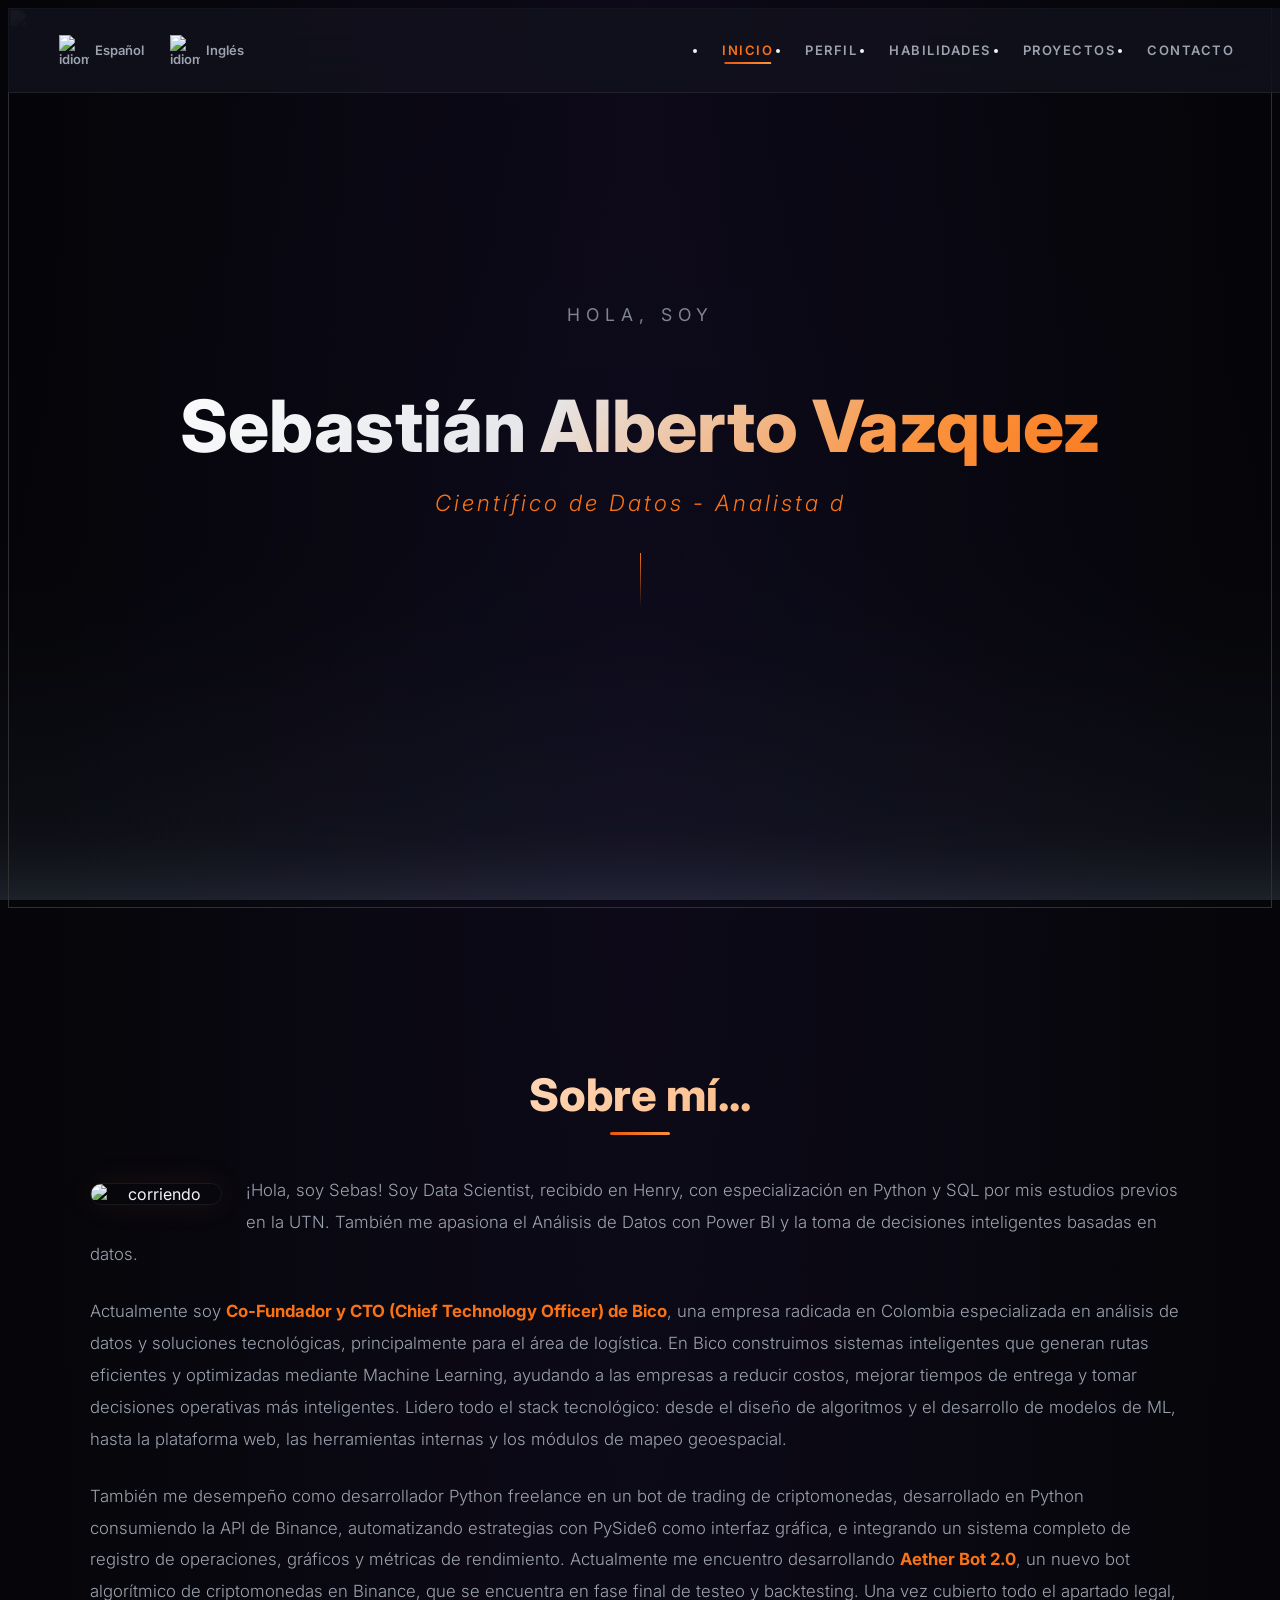
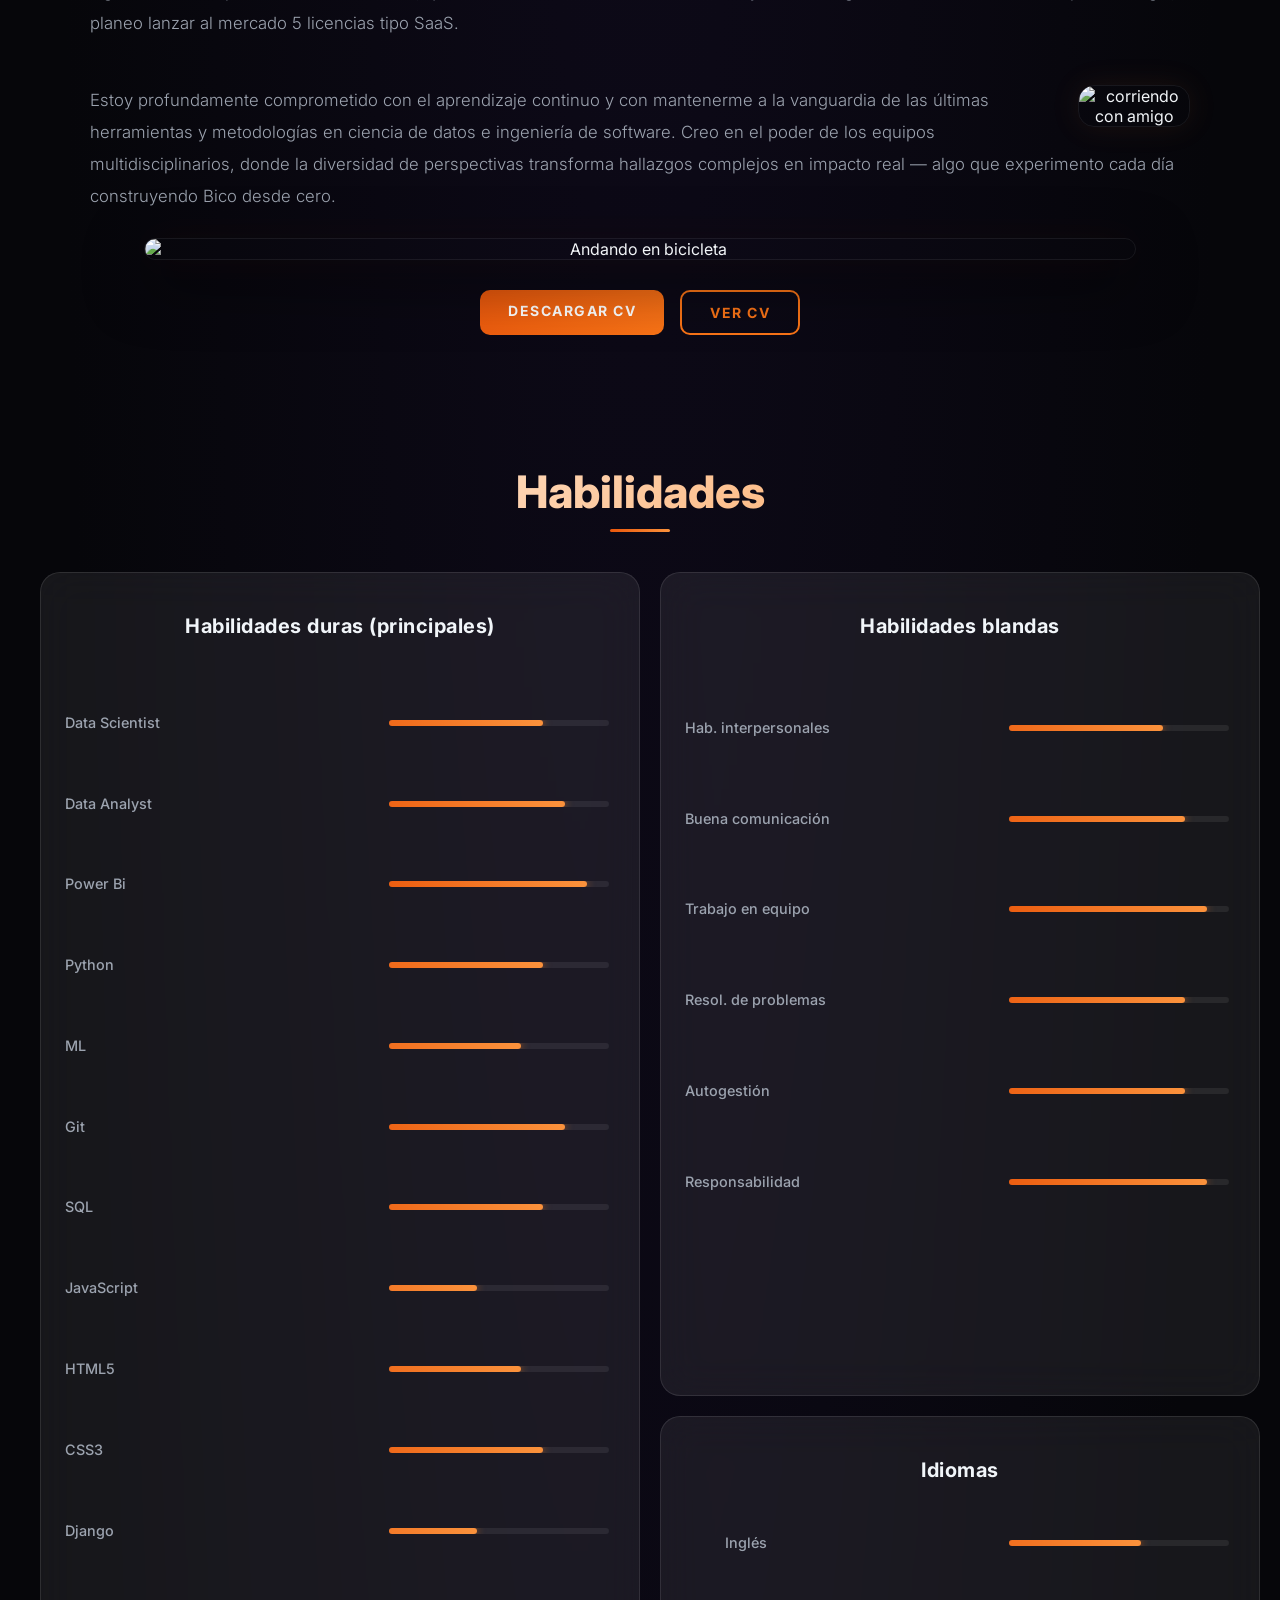
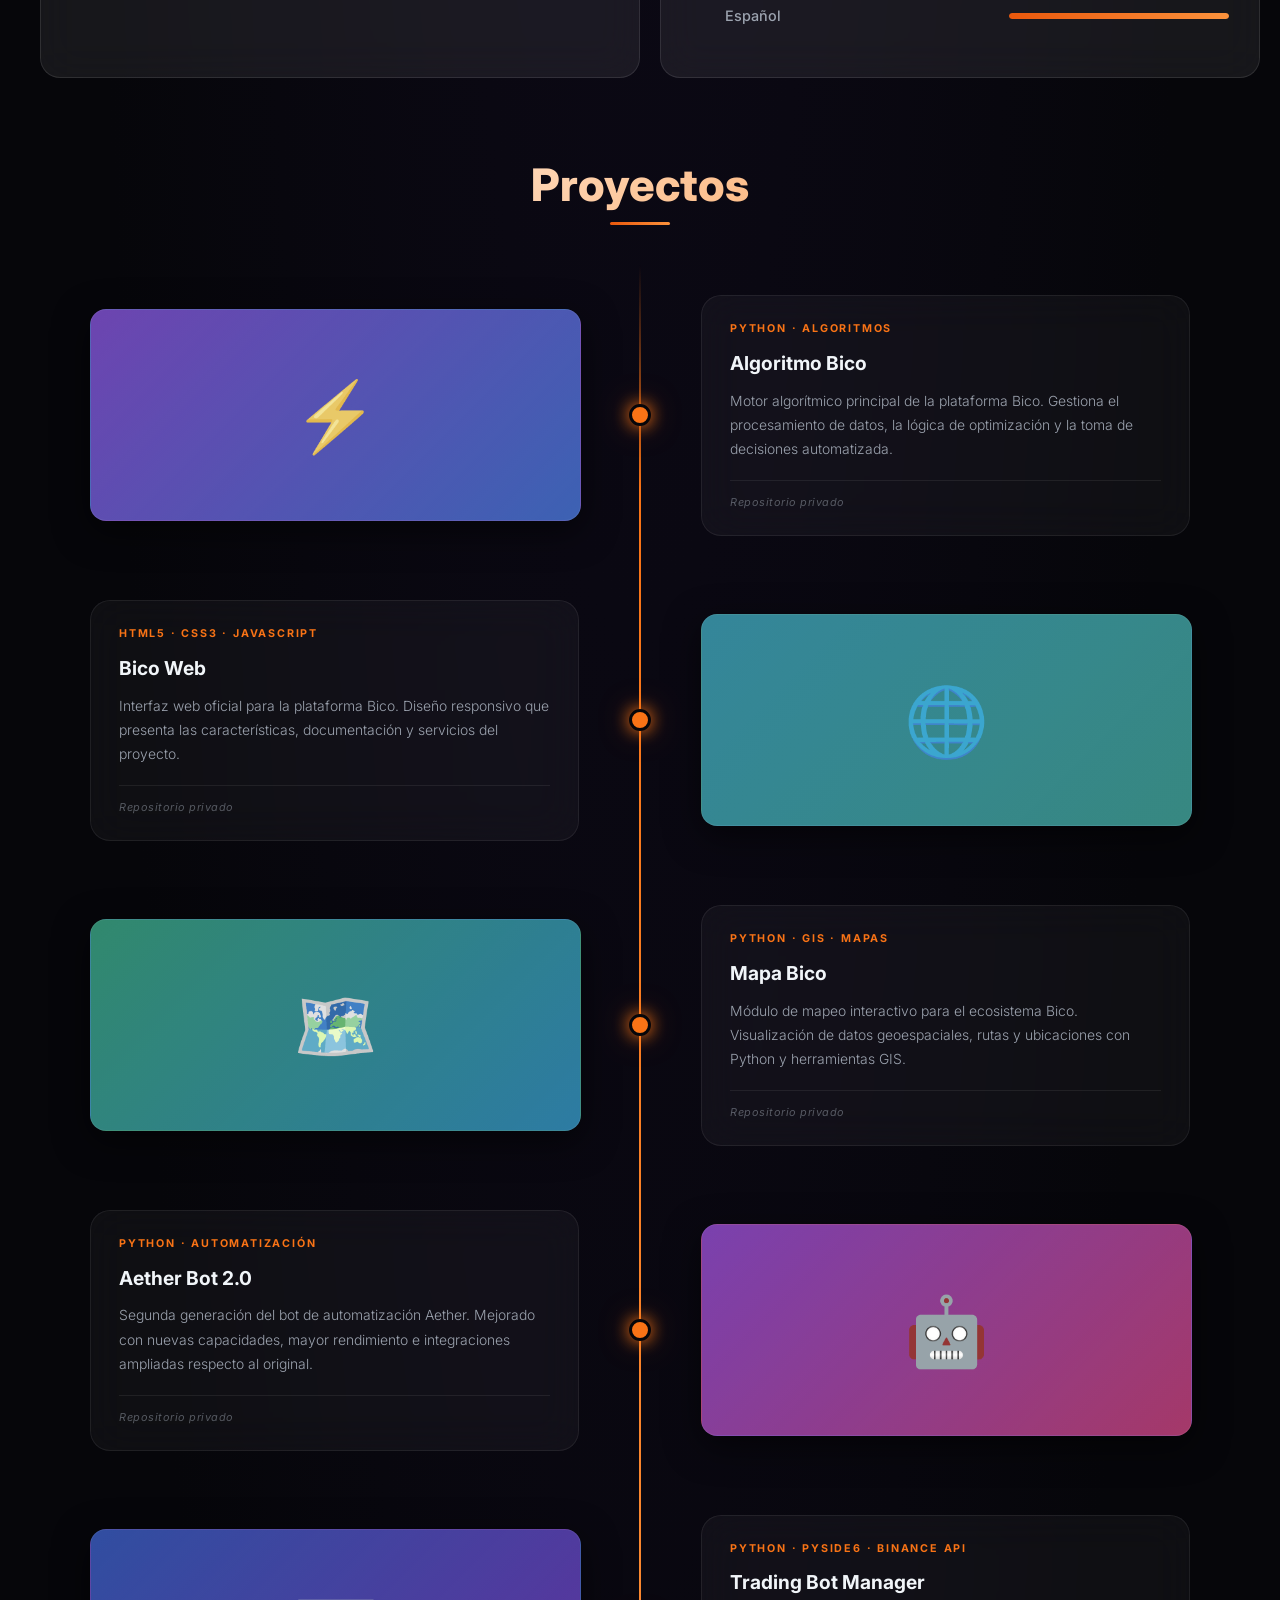
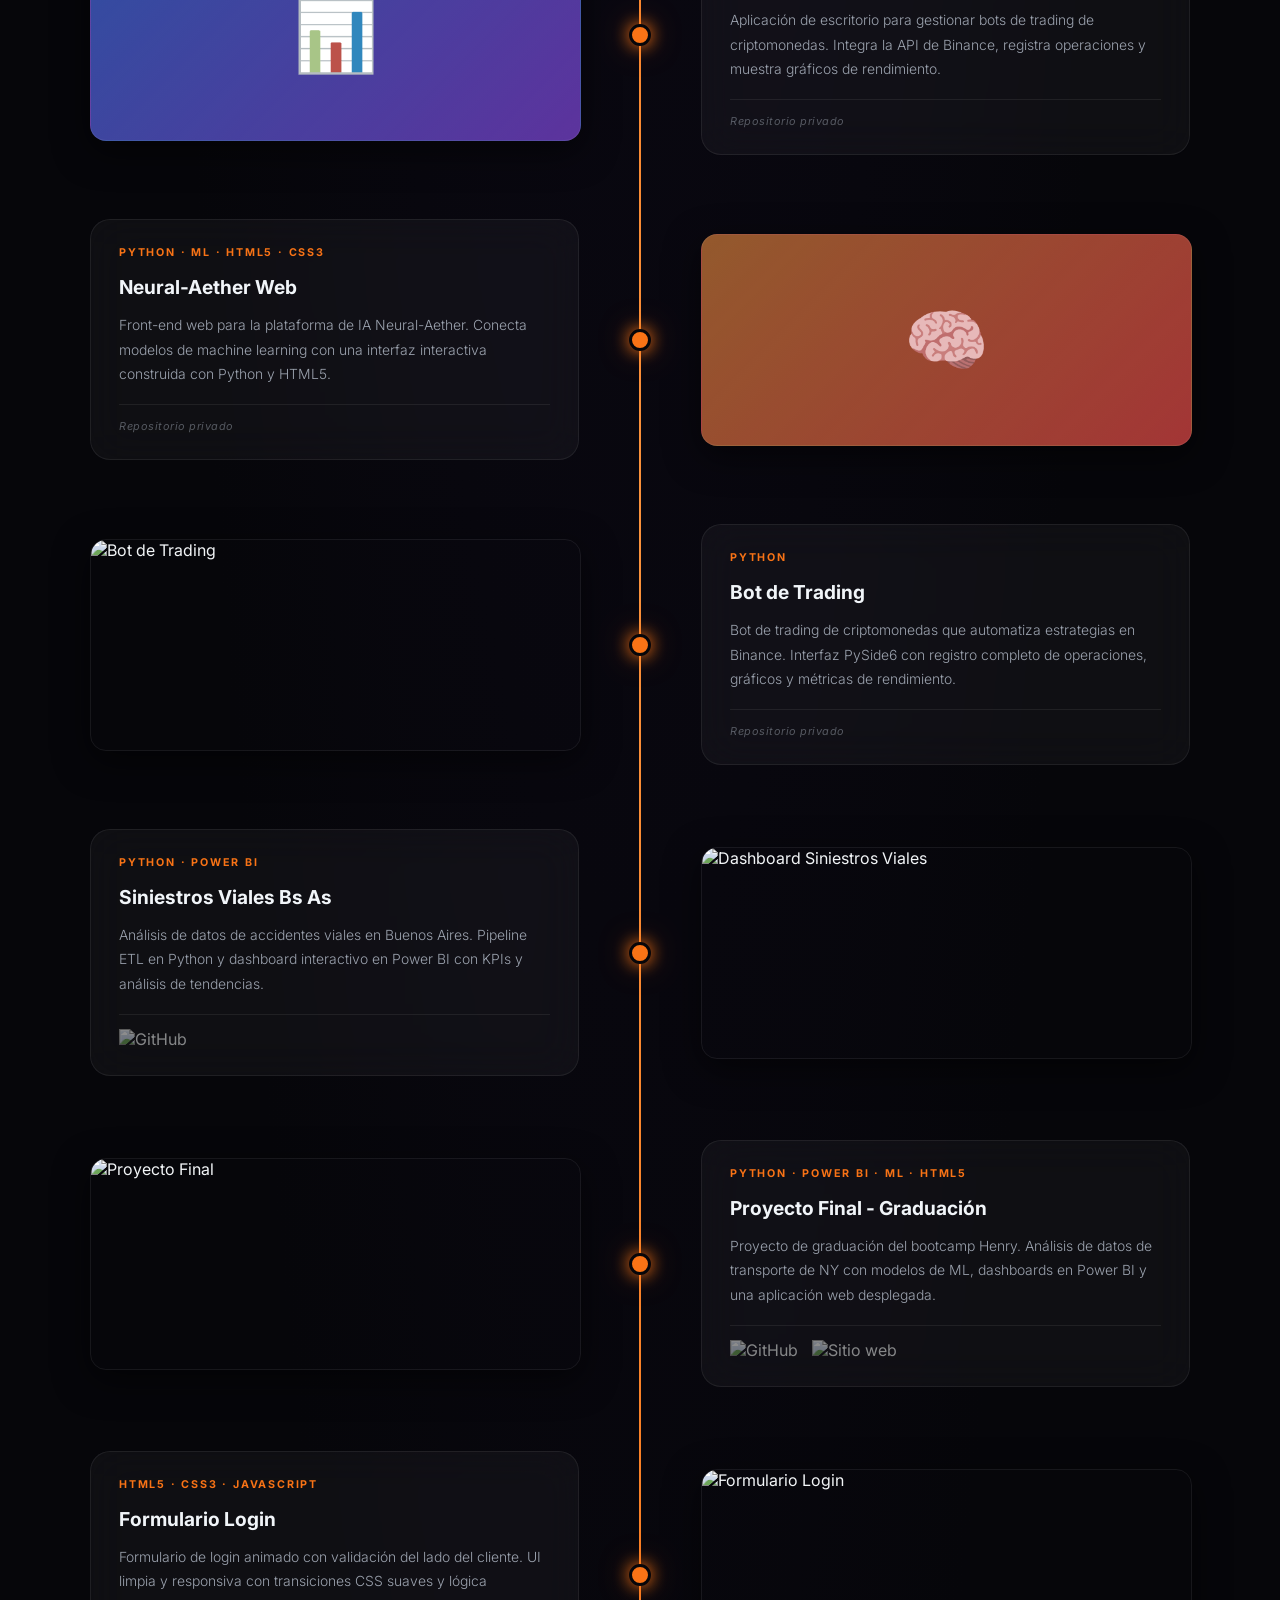
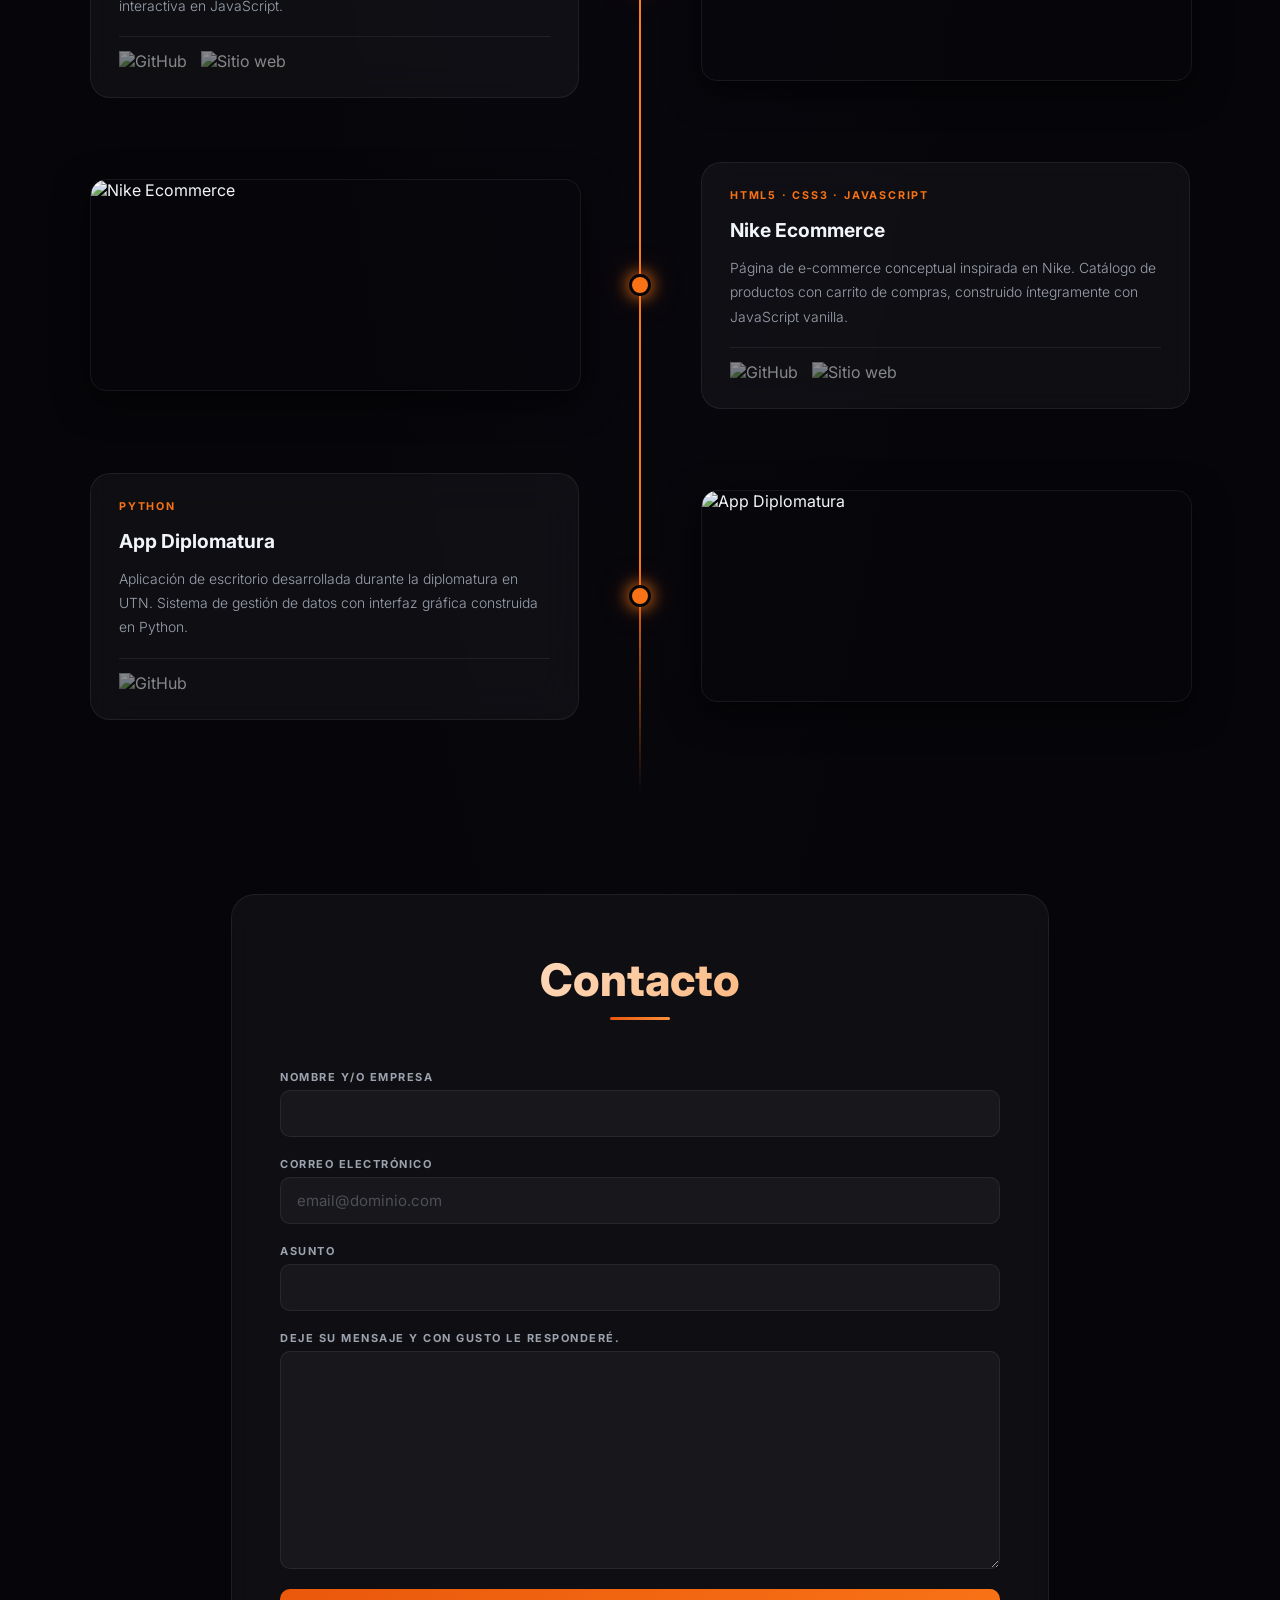
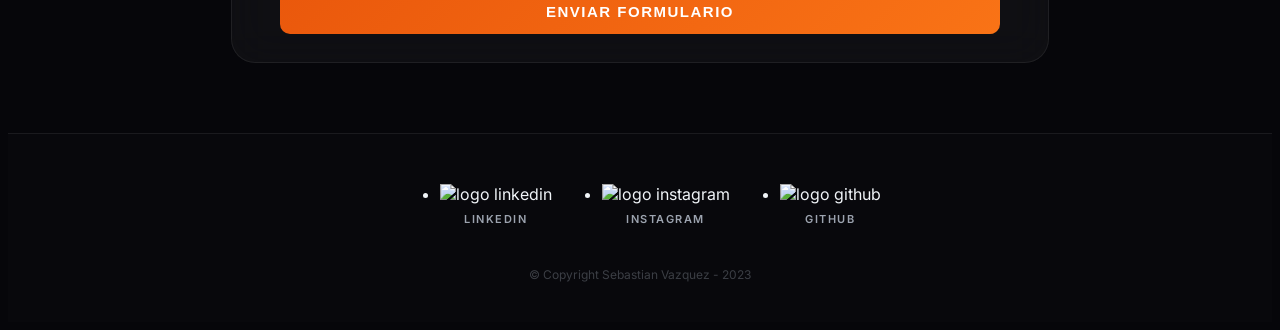
==== Español/index.html @ 521c0e8e "actualizando" ====
<!DOCTYPE html>

<html lang="es">

<head>

    <title>Sebastian Vazquez</title>
    <meta charset="UTF-8">
    <meta name="viewport" content="width=device-width">
    <link rel="stylesheet" href="../css/reset.css">
    <link rel="stylesheet" href="../css/style.css">
    <script defer src="../js/app.js"></script>
    <link rel="apple-touch-icon" sizes="180x180" href="/apple-touch-icon.png">
    <link rel="icon" type="image/png" sizes="32x32" href="/favicon-32x32.png">
    <link rel="icon" type="image/png" sizes="16x16" href="/favicon-16x16.png">
    <link rel="manifest" href="/site.webmanifest">
    <link rel="preconnect" href="https://fonts.googleapis.com">
    <link rel="preconnect" href="https://fonts.gstatic.com" crossorigin>
    <link href="https://fonts.googleapis.com/css2?family=Montserrat:wght@300&display=swap" rel="stylesheet">
    <link rel="preconnect" href="https://fonts.googleapis.com">
    <link rel="preconnect" href="https://fonts.gstatic.com" crossorigin>
    <link href="https://fonts.googleapis.com/css2?family=Explora&family=Noto+Serif+Ahom&display=swap" rel="stylesheet">
    <link rel="preconnect" href="https://fonts.googleapis.com">
    <link rel="preconnect" href="https://fonts.gstatic.com" crossorigin>
    <link href="https://fonts.googleapis.com/css2?family=Lobster+Two:ital@1&family=Passion+One:wght@700&display=swap" rel="stylesheet">
    <link href="https://fonts.googleapis.com/css2?family=Inter:wght@300;400;600;700;800&display=swap" rel="stylesheet">
</head>

<body>

    <header class="topheader">

        <nav class="topnav">

            <div class="idiomas">
                <span class="español">
                    <a href="index.html"><img class="flag" height="30" width="30" src="../imagenes/españa2.png" alt="idioma_español">
                        <p>Español</p>
                    </a>
                </span>
                <span class="ingles">
                    <a href="../index.html"><img class="flag" height="30" width="30" src="../imagenes/Inglaterra2.png" alt="idioma_english">
                        <p>Inglés</p>
                    </a>
                </span>
            </div>

            <button class="open__menu" aria-label="Abrir menú">
                <img height="20" width="20" src="../imagenes/Logo-menu.png" alt="abrir menú">
            </button>

            <ul class="menu">
                <button class="close__menu" aria-label="Cerrar menú">
                    <img height="28" width="28" src="../imagenes/close-button.jpeg" alt="cerrar menú">
                </button>

                <li><a href="#home" class="selected">Inicio</a></li>
                <li><a href="#about">Perfil</a></li>
                <li><a href="#skills">Habilidades</a></li>
                <li><a href="#projects">Proyectos</a></li>
                <li><a href="#contact">Contacto</a></li>

            </ul>

        </nav>

    </header>

    <img class="banner" src="../imagenes/bannerbici6.jpg" id="home">

    <div class="nombre__apellido">
        <h1 class="presentacion">Hola, soy</h1>
        <h2 class="nombre">Sebastián Alberto Vazquez</h2>
        <h3 class="carrera"><em>Científico de Datos - Analista de Datos</em></h3>
    </div>

    <main>


        <section class="perfil" id="about">

            <h2 class="titulo__home">Sobre mí...</h2>

            <img class="corriendo" src="../imagenes/corriendo (3).jpg" alt="corriendo">

            <p>¡Hola, soy Sebas! Soy Data Scientist, recibido en Henry, con especialización en Python y SQL por mis estudios previos en la UTN. También me apasiona el Análisis de Datos con Power BI y la toma de decisiones inteligentes basadas en datos.</p>

            <p>Actualmente soy <strong style="-webkit-text-fill-color: var(--accent-orange); color: var(--accent-orange);">Co-Fundador y CTO (Chief Technology Officer) de Bico</strong>, una empresa radicada en Colombia especializada en análisis de datos y soluciones tecnológicas, principalmente para el área de logística. En Bico construimos sistemas inteligentes que generan rutas eficientes y optimizadas mediante Machine Learning, ayudando a las empresas a reducir costos, mejorar tiempos de entrega y tomar decisiones operativas más inteligentes. Lidero todo el stack tecnológico: desde el diseño de algoritmos y el desarrollo de modelos de ML, hasta la plataforma web, las herramientas internas y los módulos de mapeo geoespacial.</p>

            <p>También me desempeño como desarrollador Python freelance en un bot de trading de criptomonedas, desarrollado en Python consumiendo la API de Binance, automatizando estrategias con PySide6 como interfaz gráfica, e integrando un sistema completo de registro de operaciones, gráficos y métricas de rendimiento. Actualmente me encuentro desarrollando <strong style="-webkit-text-fill-color: var(--accent-orange); color: var(--accent-orange);">Aether Bot 2.0</strong>, un nuevo bot algorítmico de criptomonedas en Binance, que se encuentra en fase final de testeo y backtesting. Una vez cubierto todo el apartado legal, planeo lanzar al mercado 5 licencias tipo SaaS.</p>                
                
            <br>
            <img class="corriendo2" src="../imagenes/hobby2 (2).jpg" alt="corriendo con amigo">
            
            <p>Estoy profundamente comprometido con el aprendizaje continuo y con mantenerme a la vanguardia de las últimas herramientas y metodologías en ciencia de datos e ingeniería de software. Creo en el poder de los equipos multidisciplinarios, donde la diversidad de perspectivas transforma hallazgos complejos en impacto real — algo que experimento cada día construyendo Bico desde cero.</p>

            <img class="bicicleta" src="../imagenes/bici-banner (2).jpg" alt="Andando en bicicleta">

            <div class="cv__btn">
                <a class="cv__btn-descarga" href="/SEBASTIAN_VAZQUEZ.pdf" download="/SEBASTIAN_VAZQUEZ.pdf" >Descargar CV</a>

                <a class="cv__btn-vista" href="/SEBASTIAN_VAZQUEZ.pdf">Ver CV</a>
            </div>
        </section>

        



        

        <h3 class="titulo__home">Habilidades</h3>

        <section class="habilidades" id="skills">

    
            <article class="tarjetas__1">

                <h2 class="tarjetas__titulo">Habilidades duras (principales)</h2>
                
                <ul class="skills__1">
                    
                    <li class="skills__item">
                        <p class="skills__tech skills__tech--1">Data Scientist</p>
                        <div class="skills__bar skills__bar--70"></div>
                    </li>
                    
                    <li class="skills__item">
                        <p class="skills__tech skills__tech--1">Data Analyst</p>
                        <div class="skills__bar skills__bar--80"></div>
                    </li>

                    <li class="skills__item">
                        <p class="skills__tech skills__tech--1">Power Bi</p>
                        <div class="skills__bar skills__bar--90"></div>
                    </li>

                    <li class="skills__item">
                        <p class="skills__tech skills__tech--1">Python</p>
                        <div class="skills__bar skills__bar--70"></div>
                    </li>

                    <li class="skills__item">
                        <p class="skills__tech skills__tech--1">ML</p>
                        <div class="skills__bar skills__bar--60"></div>
                    </li>

                    <li class="skills__item">
                        <p class="skills__tech skills__tech--1">Git</p>
                        <div class="skills__bar skills__bar--80"></div>
                    </li>

                    <li class="skills__item">
                        <p class="skills__tech skills__tech--1">SQL</p>
                        <div class="skills__bar skills__bar--70"></div>
                    </li>

                    <li class="skills__item">
                        <p class="skills__tech skills__tech--1">JavaScript</p>
                        <div class="skills__bar skills__bar--40"></div>
                    </li>
                    
                    <li class="skills__item">
                        <p class="skills__tech skills__tech--1">HTML5</p>
                        <div class="skills__bar skills__bar--60"></div>
                    </li>

                    <li class="skills__item">
                        <p class="skills__tech skills__tech--1">CSS3</p>
                        <div class="skills__bar skills__bar--70"></div>
                    </li>

                    <li class="skills__item">
                        <p class="skills__tech skills__tech--1">Django</p>
                        <div class="skills__bar skills__bar--40"></div>
                    </li>

                </ul>

            </article>

            <article class="tarjetas__2">

                <h2 class="tarjetas__titulo">Habilidades blandas</h2>
                
                <ul class="skills__2">
                    
                    <li class="skills__item">
                        <p class="skills__tech skills__tech--2">Hab. interpersonales</p>
                        <div class="skills__bar skills__bar--70"></div>
                    </li>

                    <li class="skills__item">
                        <p class="skills__tech skills__tech--2">Buena comunicación</p>
                        <div class="skills__bar skills__bar--80"></div>
                    </li>

                    <li class="skills__item">
                        <p class="skills__tech skills__tech--2">Trabajo en equipo</p>
                        <div class="skills__bar skills__bar--90"></div>
                    </li>

                    <li class="skills__item">
                        <p class="skills__tech skills__tech--2">Resol. de problemas</p>
                        <div class="skills__bar skills__bar--80"></div>
                    </li>

                    <li class="skills__item">
                        <p class="skills__tech skills__tech--2">Autogestión</p>
                        <div class="skills__bar skills__bar--80"></div>
                    </li>

                    <li class="skills__item">
                        <p class="skills__tech skills__tech--2">Responsabilidad</p>
                        <div class="skills__bar skills__bar--90"></div>
                    </li>

                </ul>
            </article>

            <article class="tarjetas__3">

                <h2 class="tarjetas__titulo">Idiomas</h2>
                
                <ul class="skills__3">
                    
                    <li class="skills__item">
                        <p class="skills__tech skills__tech--3">Inglés</p>
                        <div class="skills__bar skills__bar--60"></div>
                    </li>

                    <li class="skills__item">
                        <p class="skills__tech skills__tech--3">Español</p>
                        <div class="skills__bar skills__bar--100"></div>
                    </li>

                </ul>
            </article>

        </section>

        <section class="proyecto" id="projects">

            <h4 class="titulo__home">Proyectos</h4>

            <div class="timeline">

                <!-- 1 - Algoritmo Bico (left) -->
                <div class="tl-item tl-left">
                    <div class="tl-side tl-side--media">
                        <div class="tl-img tl-placeholder" style="background: linear-gradient(135deg, #7c3aed 0%, #2563eb 100%);">⚡</div>
                    </div>
                    <div class="tl-connector"><div class="tl-dot"></div></div>
                    <div class="tl-side tl-side--text">
                        <div class="tl-card">
                            <span class="tl-tag">Python · Algoritmos</span>
                            <h2 class="tl-title">Algoritmo Bico</h2>
                            <p class="tl-desc">Motor algorítmico principal de la plataforma Bico. Gestiona el procesamiento de datos, la lógica de optimización y la toma de decisiones automatizada.</p>
                            <div class="tl-links"><span class="tl-private">Repositorio privado</span></div>
                        </div>
                    </div>
                </div>

                <!-- 2 - Bico Web (right) -->
                <div class="tl-item tl-right">
                    <div class="tl-side tl-side--text">
                        <div class="tl-card">
                            <span class="tl-tag">HTML5 · CSS3 · JavaScript</span>
                            <h2 class="tl-title">Bico Web</h2>
                            <p class="tl-desc">Interfaz web oficial para la plataforma Bico. Diseño responsivo que presenta las características, documentación y servicios del proyecto.</p>
                            <div class="tl-links"><span class="tl-private">Repositorio privado</span></div>
                        </div>
                    </div>
                    <div class="tl-connector"><div class="tl-dot"></div></div>
                    <div class="tl-side tl-side--media">
                        <div class="tl-img tl-placeholder" style="background: linear-gradient(135deg, #0891b2 0%, #0d9488 100%);">🌐</div>
                    </div>
                </div>

                <!-- 3 - Mapa Bico (left) -->
                <div class="tl-item tl-left">
                    <div class="tl-side tl-side--media">
                        <div class="tl-img tl-placeholder" style="background: linear-gradient(135deg, #059669 0%, #0284c7 100%);">🗺️</div>
                    </div>
                    <div class="tl-connector"><div class="tl-dot"></div></div>
                    <div class="tl-side tl-side--text">
                        <div class="tl-card">
                            <span class="tl-tag">Python · GIS · Mapas</span>
                            <h2 class="tl-title">Mapa Bico</h2>
                            <p class="tl-desc">Módulo de mapeo interactivo para el ecosistema Bico. Visualización de datos geoespaciales, rutas y ubicaciones con Python y herramientas GIS.</p>
                            <div class="tl-links"><span class="tl-private">Repositorio privado</span></div>
                        </div>
                    </div>
                </div>

                <!-- 4 - Aether Bot 2.0 (right) -->
                <div class="tl-item tl-right">
                    <div class="tl-side tl-side--text">
                        <div class="tl-card">
                            <span class="tl-tag">Python · Automatización</span>
                            <h2 class="tl-title">Aether Bot 2.0</h2>
                            <p class="tl-desc">Segunda generación del bot de automatización Aether. Mejorado con nuevas capacidades, mayor rendimiento e integraciones ampliadas respecto al original.</p>
                            <div class="tl-links"><span class="tl-private">Repositorio privado</span></div>
                        </div>
                    </div>
                    <div class="tl-connector"><div class="tl-dot"></div></div>
                    <div class="tl-side tl-side--media">
                        <div class="tl-img tl-placeholder" style="background: linear-gradient(135deg, #9333ea 0%, #db2777 100%);">🤖</div>
                    </div>
                </div>

                <!-- 5 - Trading Bot Manager (left) -->
                <div class="tl-item tl-left">
                    <div class="tl-side tl-side--media">
                        <div class="tl-img tl-placeholder" style="background: linear-gradient(135deg, #1d4ed8 0%, #6d28d9 100%);">📊</div>
                    </div>
                    <div class="tl-connector"><div class="tl-dot"></div></div>
                    <div class="tl-side tl-side--text">
                        <div class="tl-card">
                            <span class="tl-tag">Python · PySide6 · Binance API</span>
                            <h2 class="tl-title">Trading Bot Manager</h2>
                            <p class="tl-desc">Aplicación de escritorio para gestionar bots de trading de criptomonedas. Integra la API de Binance, registra operaciones y muestra gráficos de rendimiento.</p>
                            <div class="tl-links"><span class="tl-private">Repositorio privado</span></div>
                        </div>
                    </div>
                </div>

                <!-- 6 - Neural-Aether Web (right) -->
                <div class="tl-item tl-right">
                    <div class="tl-side tl-side--text">
                        <div class="tl-card">
                            <span class="tl-tag">Python · ML · HTML5 · CSS3</span>
                            <h2 class="tl-title">Neural-Aether Web</h2>
                            <p class="tl-desc">Front-end web para la plataforma de IA Neural-Aether. Conecta modelos de machine learning con una interfaz interactiva construida con Python y HTML5.</p>
                            <div class="tl-links"><span class="tl-private">Repositorio privado</span></div>
                        </div>
                    </div>
                    <div class="tl-connector"><div class="tl-dot"></div></div>
                    <div class="tl-side tl-side--media">
                        <div class="tl-img tl-placeholder" style="background: linear-gradient(135deg, #b45309 0%, #dc2626 100%);">🧠</div>
                    </div>
                </div>

                <!-- 7 - Trading Bot (left) -->
                <div class="tl-item tl-left">
                    <div class="tl-side tl-side--media">
                        <img class="tl-img" src="../imagenes/bot.png" alt="Bot de Trading">
                    </div>
                    <div class="tl-connector"><div class="tl-dot"></div></div>
                    <div class="tl-side tl-side--text">
                        <div class="tl-card">
                            <span class="tl-tag">Python</span>
                            <h2 class="tl-title">Bot de Trading</h2>
                            <p class="tl-desc">Bot de trading de criptomonedas que automatiza estrategias en Binance. Interfaz PySide6 con registro completo de operaciones, gráficos y métricas de rendimiento.</p>
                            <div class="tl-links"><span class="tl-private">Repositorio privado</span></div>
                        </div>
                    </div>
                </div>

                <!-- 8 - Siniestros Viales (right) -->
                <div class="tl-item tl-right">
                    <div class="tl-side tl-side--text">
                        <div class="tl-card">
                            <span class="tl-tag">Python · Power BI</span>
                            <h2 class="tl-title">Siniestros Viales Bs As</h2>
                            <p class="tl-desc">Análisis de datos de accidentes viales en Buenos Aires. Pipeline ETL en Python y dashboard interactivo en Power BI con KPIs y análisis de tendencias.</p>
                            <div class="tl-links">
                                <a href="https://github.com/sebitaelgordito/PI_02_siniestros_viales"><img class="tl-icon" height="36" width="36" src="../imagenes/logo-github.png" alt="GitHub"></a>
                            </div>
                        </div>
                    </div>
                    <div class="tl-connector"><div class="tl-dot"></div></div>
                    <div class="tl-side tl-side--media">
                        <img class="tl-img" src="../imagenes/Dashboard.png" alt="Dashboard Siniestros Viales">
                    </div>
                </div>

                <!-- 9 - Proyecto Final (left) -->
                <div class="tl-item tl-left">
                    <div class="tl-side tl-side--media">
                        <img class="tl-img" src="../imagenes/graduacion.png" alt="Proyecto Final">
                    </div>
                    <div class="tl-connector"><div class="tl-dot"></div></div>
                    <div class="tl-side tl-side--text">
                        <div class="tl-card">
                            <span class="tl-tag">Python · Power BI · ML · HTML5</span>
                            <h2 class="tl-title">Proyecto Final - Graduación</h2>
                            <p class="tl-desc">Proyecto de graduación del bootcamp Henry. Análisis de datos de transporte de NY con modelos de ML, dashboards en Power BI y una aplicación web desplegada.</p>
                            <div class="tl-links">
                                <a href="https://github.com/programmingwithclaudio/MVP_ML_TransporteNY"><img class="tl-icon" height="36" width="36" src="../imagenes/logo-github.png" alt="GitHub"></a>
                                <a href="https://movi-plus.netlify.app"><img class="tl-icon" height="36" width="44" src="../imagenes/icono-web.png" alt="Sitio web"></a>
                            </div>
                        </div>
                    </div>
                </div>

                <!-- 10 - Formulario Login (right) -->
                <div class="tl-item tl-right">
                    <div class="tl-side tl-side--text">
                        <div class="tl-card">
                            <span class="tl-tag">HTML5 · CSS3 · JavaScript</span>
                            <h2 class="tl-title">Formulario Login</h2>
                            <p class="tl-desc">Formulario de login animado con validación del lado del cliente. UI limpia y responsiva con transiciones CSS suaves y lógica interactiva en JavaScript.</p>
                            <div class="tl-links">
                                <a href="https://github.com/sebitaelgordito/Formulario-login-html-css-javascript"><img class="tl-icon" height="36" width="36" src="../imagenes/logo-github.png" alt="GitHub"></a>
                                <a href="https://formulario-login-sv.netlify.app"><img class="tl-icon" height="36" width="44" src="../imagenes/icono-web.png" alt="Sitio web"></a>
                            </div>
                        </div>
                    </div>
                    <div class="tl-connector"><div class="tl-dot"></div></div>
                    <div class="tl-side tl-side--media">
                        <img class="tl-img" src="../imagenes/Captura-Formulario-login.png" alt="Formulario Login">
                    </div>
                </div>

                <!-- 11 - Nike Ecommerce (left) -->
                <div class="tl-item tl-left">
                    <div class="tl-side tl-side--media">
                        <img class="tl-img" src="../imagenes/Captura-Nike-portada.png" alt="Nike Ecommerce">
                    </div>
                    <div class="tl-connector"><div class="tl-dot"></div></div>
                    <div class="tl-side tl-side--text">
                        <div class="tl-card">
                            <span class="tl-tag">HTML5 · CSS3 · JavaScript</span>
                            <h2 class="tl-title">Nike Ecommerce</h2>
                            <p class="tl-desc">Página de e-commerce conceptual inspirada en Nike. Catálogo de productos con carrito de compras, construido íntegramente con JavaScript vanilla.</p>
                            <div class="tl-links">
                                <a href="https://github.com/sebitaelgordito/Pagina-de-nike-html-css-javascript"><img class="tl-icon" height="36" width="36" src="../imagenes/logo-github.png" alt="GitHub"></a>
                                <a href="https://pagina-noke-sv.netlify.app"><img class="tl-icon" height="36" width="44" src="../imagenes/icono-web.png" alt="Sitio web"></a>
                            </div>
                        </div>
                    </div>
                </div>

                <!-- 12 - App Diplomatura (right) -->
                <div class="tl-item tl-right">
                    <div class="tl-side tl-side--text">
                        <div class="tl-card">
                            <span class="tl-tag">Python</span>
                            <h2 class="tl-title">App Diplomatura</h2>
                            <p class="tl-desc">Aplicación de escritorio desarrollada durante la diplomatura en UTN. Sistema de gestión de datos con interfaz gráfica construida en Python.</p>
                            <div class="tl-links">
                                <a href="https://github.com/sebitaelgordito/Python"><img class="tl-icon" height="36" width="36" src="../imagenes/logo-github.png" alt="GitHub"></a>
                            </div>
                        </div>
                    </div>
                    <div class="tl-connector"><div class="tl-dot"></div></div>
                    <div class="tl-side tl-side--media">
                        <img class="tl-img" src="../imagenes/Captura-App-python.png" alt="App Diplomatura">
                    </div>
                </div>

            </div>

        </section>


        <section class="contacto" id="contact">

            <h5 class="titulo__home titulo__home-contacto">Contacto</h5>

            <form class="contacto__formulario" name="contact" netlify>
                <label for="nombreyapellido">Nombre y/o empresa</label>
                <input type="text" id="nombreyapellido" class="input__padron" required>

                <label for="correoelectronico">Correo Electrónico</label>
                <input type="email" id="correoelectronico" class="input__padron" required
                    placeholder="email@dominio.com">

                <label for="asunto">Asunto</label>
                <input type="text" id="asunto" class="input__padron" required>

                <label for="mensaje">Deje su mensaje y con gusto le responderé.</label>
                <textarea cols="70" rows="10" id="mensaje" class="input__padron" required></textarea>

                <input type="submit" value="Enviar Formulario" class="enviar">

            </form>

        </section>


    </main>



    <footer>

        <ul class="redes">
            <li class="red">
                <a href="https://www.linkedin.com/in/sebastian-vazquez-67353722b"><img height="40" width="40" src="../imagenes/logo-linkedin.png" alt="logo linkedin">
                    <p class="linked">LinkedIn</p>
                </a>
            </li>
            <li class="red">
                <a href="https://www.instagram.com/sebi.cebolla/"><img height="40" width="40" src="../imagenes/logo-ig.png" alt="logo instagram">
                    <p class="instagram">Instagram</p>
                </a>
            </li>
            <li class="red">
                <a href="https://github.com/SebastianGSVV"><img height="40" width="40" src="../imagenes/logo-github.png" alt="logo github">
                    <p>GitHub</p>
                </a>
            </li>
        </ul>

        <p class="copyright">&copy Copyright Sebastian Vazquez - 2023</p>

    </footer>

</body>


</html>
---- css/style.css ----
:root {
    --bg-dark: #06060a;
    --bg-card: rgba(255, 255, 255, 0.04);
    --border-glass: rgba(255, 255, 255, 0.07);
    --accent-orange: #f97316;
    --accent-amber: #fb923c;
    --accent-dim: #ea580c;
    --text-main: #f1f5f9;
    --text-muted: #9ca3af;
    --skills-bar-length: 0%;
}

html {
    scroll-behavior: smooth;
}

* {
    scrollbar-width: thin;
    scrollbar-color: var(--accent-orange) var(--bg-dark);
}

*::-webkit-scrollbar { width: 5px; }
*::-webkit-scrollbar-track { background: var(--bg-dark); }
*::-webkit-scrollbar-thumb { background: var(--accent-orange); border-radius: 3px; }

section[id] {
    scroll-margin-top: 100px;
}

body {
    font-family: 'Inter', 'Montserrat', sans-serif;
    background: radial-gradient(ellipse at 50% 0%, #0e0a1a 0%, #06060a 65%);
    color: var(--text-main);
    overflow-x: hidden;
}

#particle-canvas {
    position: fixed;
    top: 0; left: 0;
    width: 100%; height: 100%;
    z-index: -1;
    pointer-events: none;
}

a {
    text-decoration: none;
    color: inherit;
}

/* === NAVIGATION === */
.topheader {
    position: fixed;
    z-index: 1000;
    width: 100%;
    backdrop-filter: blur(24px);
    -webkit-backdrop-filter: blur(24px);
    background: rgba(18, 18, 30, 0.78);
    border-bottom: 1px solid var(--border-glass);
    transition: border-color 0.3s ease, box-shadow 0.3s ease;
}

.topnav {
    display: flex;
    justify-content: space-between;
    align-items: center;
    max-width: 1400px;
    margin: 0 auto;
    padding: 14px 40px;
}

.idiomas {
    display: flex;
    align-items: center;
    gap: 4px;
}

.español, .ingles {
    display: flex;
    align-items: center;
    gap: 6px;
    color: var(--text-muted);
    font-size: 13px;
    font-weight: 600;
    text-shadow: none;
    padding: 6px 10px;
    border-radius: 8px;
    border: 1px solid transparent;
    transition: all 0.3s ease;
}

.español a, .ingles a {
    display: flex;
    align-items: center;
    gap: 6px;
    color: var(--text-muted);
    transition: color 0.3s ease;
}

.español:hover, .ingles:hover {
    border-color: rgba(249, 115, 22, 0.4);
}

.español:hover a, .ingles:hover a {
    color: var(--accent-orange);
}

.flag:hover {
    scale: 1.2;
    filter: drop-shadow(0 0 6px var(--accent-orange));
}

.menu {
    display: flex;
    align-items: center;
    gap: 4px;
    font-size: 13px;
    font-weight: 600;
    text-transform: uppercase;
    letter-spacing: 1.5px;
    margin: 0;
}

.menu li {
    padding: 0;
    margin: 0;
}

.menu a {
    color: var(--text-muted);
    padding: 8px 14px;
    border-radius: 8px;
    transition: all 0.3s ease;
    position: relative;
    display: block;
}

.menu a::after {
    content: '';
    position: absolute;
    bottom: 2px;
    left: 50%;
    transform: translateX(-50%);
    width: 0;
    height: 2px;
    background: linear-gradient(90deg, var(--accent-dim), var(--accent-amber));
    border-radius: 2px;
    transition: width 0.3s ease;
    opacity: 0;
}

.menu a:hover {
    color: var(--text-main);
    background: rgba(249, 115, 22, 0.06);
    text-shadow: none;
}

.menu a.selected {
    color: var(--accent-orange);
}

.menu a.selected::after {
    width: 60%;
    opacity: 1;
}

nav a:hover {
    color: var(--text-main);
    text-shadow: none;
    text-decoration-style: none;
}

.open__menu, .close__menu {
    display: none;
}

/* === HERO === */
.banner {
    width: 100%;
    height: 100vh;
    object-fit: cover;
    display: block;
    filter: brightness(0.25) saturate(0.4) grayscale(0.5);
}

.nombre__apellido {
    position: absolute;
    top: 50%;
    left: 50%;
    transform: translate(-50%, -50%);
    text-align: center;
    width: 85%;
    line-height: 1.3;
    text-shadow: none;
}

.nombre__apellido::after {
    content: '';
    display: block;
    width: 1px;
    height: 55px;
    background: linear-gradient(to bottom, var(--accent-orange), transparent);
    margin: 36px auto 0;
    animation: scroll-fade 2s ease infinite;
}

@keyframes scroll-fade {
    0%, 100% { opacity: 1; transform: translateY(0); }
    50% { opacity: 0.1; transform: translateY(12px); }
}

.presentacion {
    font-family: 'Inter', 'Montserrat', sans-serif;
    font-size: 1.1rem;
    font-weight: 400;
    color: rgba(156, 163, 175, 0.8);
    letter-spacing: 6px;
    text-transform: uppercase;
    margin-bottom: 14px;
    padding: 0;
}

.nombre {
    font-family: 'Inter', 'Montserrat', sans-serif;
    font-size: 4.5rem;
    font-weight: 800;
    background: linear-gradient(135deg, #ffffff 0%, #e5e7eb 40%, var(--accent-amber) 75%, var(--accent-orange) 100%);
    -webkit-background-clip: text;
    -webkit-text-fill-color: transparent;
    background-clip: text;
    margin-bottom: 18px;
    line-height: 1.1;
    padding: 0;
}

.carrera {
    font-family: 'Inter', 'Montserrat', sans-serif;
    font-size: 1.4rem;
    font-weight: 300;
    color: var(--accent-orange);
    letter-spacing: 3px;
    padding: 0;
}

.carrera em {
    font-style: italic;
}

/* === ABOUT === */
.perfil {
    max-width: 1100px;
    margin: 0 auto;
    padding: 90px 40px 60px;
    text-align: center;
}

.titulo__home {
    font-family: 'Inter', 'Montserrat', sans-serif;
    font-size: 2.8rem;
    font-weight: 800;
    text-align: center;
    margin: 70px 0 40px;
    background: linear-gradient(135deg, #ffffff 0%, var(--accent-amber) 100%);
    -webkit-background-clip: text;
    -webkit-text-fill-color: transparent;
    background-clip: text;
    clear: left;
    text-shadow: none;
    position: relative;
}

.titulo__home::after {
    content: '';
    display: block;
    width: 60px;
    height: 3px;
    background: linear-gradient(90deg, var(--accent-dim), var(--accent-amber));
    margin: 10px auto 0;
    border-radius: 2px;
}

.titulo__home-contacto {
    margin: 50px 0 30px;
}

.perfil p {
    font-size: 1.05rem;
    font-weight: 300;
    color: var(--text-muted);
    line-height: 1.9;
    margin: 0 0 1.5em;
    text-align: left;
}

.corriendo {
    width: 130px;
    float: left;
    margin: 8px 24px 20px 0;
    border-radius: 16px;
    box-shadow: 0 0 30px rgba(249, 115, 22, 0.1);
    border: 1px solid var(--border-glass);
    transition: 0.4s ease;
    filter: grayscale(0.3);
}

.corriendo:hover {
    scale: 2.5;
    z-index: 10;
    position: relative;
    filter: grayscale(0) drop-shadow(0 0 20px rgba(249, 115, 22, 0.4));
}

.corriendo2 {
    width: 110px;
    float: right;
    margin: 0 0 20px 24px;
    border-radius: 16px;
    box-shadow: 0 0 30px rgba(249, 115, 22, 0.1);
    border: 1px solid var(--border-glass);
    transition: 0.4s ease;
    filter: grayscale(0.3);
}

.corriendo2:hover {
    scale: 2.5;
    z-index: 10;
    position: relative;
    filter: grayscale(0) drop-shadow(0 0 20px rgba(249, 115, 22, 0.4));
}

.bicicleta {
    width: 90%;
    margin: 25px auto;
    display: block;
    border-radius: 24px;
    box-shadow: 0 20px 60px rgba(0, 0, 0, 0.7), 0 0 40px rgba(249, 115, 22, 0.05);
    border: 1px solid var(--border-glass);
    filter: grayscale(0.2);
}

.cv__btn {
    margin: 30px auto 0;
    animation: wiggle 3s ease infinite;
    display: flex;
    justify-content: center;
    gap: 16px;
    padding-top: 0;
}

.cv__btn-descarga, .cv__btn-vista {
    padding: 12px 28px;
    font-size: 14px;
    font-weight: 700;
    border-radius: 10px;
    transition: all 0.3s ease;
    cursor: pointer;
    letter-spacing: 1.5px;
    text-transform: uppercase;
}

.cv__btn-descarga {
    background: linear-gradient(135deg, var(--accent-dim), var(--accent-orange));
    color: #ffffff;
    -webkit-text-fill-color: #ffffff;
}

.cv__btn-vista {
    background: transparent;
    color: var(--accent-orange);
    -webkit-text-fill-color: var(--accent-orange);
    border: 2px solid var(--accent-orange);
}

.cv__btn-descarga:hover {
    transform: translateY(-4px);
    box-shadow: 0 12px 35px rgba(249, 115, 22, 0.5);
}

.cv__btn-vista:hover {
    background: var(--accent-orange);
    color: #ffffff;
    -webkit-text-fill-color: #ffffff;
    transform: translateY(-4px);
    box-shadow: 0 12px 35px rgba(249, 115, 22, 0.4);
}

@keyframes wiggle {
    0%, 7% { transform: rotateZ(0); }
    15% { transform: rotateZ(-8deg); }
    20% { transform: rotateZ(5deg); }
    25% { transform: rotateZ(-5deg); }
    30% { transform: rotateZ(3deg); }
    35% { transform: rotateZ(-2deg); }
    40%, 100% { transform: rotateZ(0); }
}

/* === SKILLS === */
.habilidades {
    display: grid;
    grid-template-columns: 50% 50%;
    grid-template-rows: 25% 25% 25% 25%;
    gap: 20px;
    max-width: 1200px;
    margin: 0 auto;
    padding: 0 20px 70px;
}

.tarjetas__titulo {
    text-align: center;
    font-size: 1.25rem;
    font-weight: 700;
    color: var(--text-main);
    padding: 24px 0 8px;
    letter-spacing: 0.5px;
    text-shadow: none;
}

.tarjetas__1, .tarjetas__2, .tarjetas__3 {
    background: rgba(255, 255, 255, 0.07);
    backdrop-filter: blur(20px);
    -webkit-backdrop-filter: blur(20px);
    border: 1px solid rgba(255, 255, 255, 0.10);
    border-radius: 20px;
    transition: all 0.4s ease;
}

.tarjetas__1:hover, .tarjetas__2:hover, .tarjetas__3:hover {
    border-color: rgba(249, 115, 22, 0.3);
    box-shadow: 0 20px 60px rgba(0, 0, 0, 0.5), 0 0 30px rgba(249, 115, 22, 0.06);
    transform: translateY(-4px);
}

.tarjetas__1 { grid-column: 1/2; grid-row: 1/5; }
.tarjetas__2 { grid-column: 2/3; grid-row: 1/4; }
.tarjetas__3 { grid-column: 2/3; grid-row: 4/5; }

.skills__1, .skills__2 {
    padding: 20px 0 30px;
}

.skills__tech {
    color: var(--text-muted);
    font-size: 0.9rem;
    font-weight: 500;
    padding-left: 24px;
    text-shadow: none;
}

.skills__tech--1 { line-height: 52px; }
.skills__tech--2 { line-height: 62px; }
.skills__tech--3 { line-height: 44px; }

.skills__item {
    display: flex;
    align-items: center;
    justify-content: space-between;
    padding-right: 30px;
}

.skills__bar {
    position: relative;
    width: 220px;
    height: 6px;
    background: rgba(255, 255, 255, 0.07);
    border-radius: 10px;
    overflow: hidden;
}

.skills__bar::after {
    content: '';
    position: absolute;
    width: 220px;
    height: 6px;
    left: -220px;
    border-radius: 10px;
    background: linear-gradient(90deg, var(--accent-dim), var(--accent-amber));
    box-shadow: 0 0 8px rgba(249, 115, 22, 0.7);
    animation: skills-bar-fill 2s cubic-bezier(0.25, 0.46, 0.45, 0.94) forwards;
}

.skills__bar--10::after { --skills-bar-length: 10%; }
.skills__bar--40::after { --skills-bar-length: 40%; }
.skills__bar--50::after { --skills-bar-length: 50%; }
.skills__bar--60::after { --skills-bar-length: 60%; }
.skills__bar--70::after { --skills-bar-length: 70%; }
.skills__bar--80::after { --skills-bar-length: 80%; }
.skills__bar--90::after { --skills-bar-length: 90%; }
.skills__bar--100::after { --skills-bar-length: 100%; }

@keyframes skills-bar-fill {
    to { transform: translateX(var(--skills-bar-length)); }
}

/* === PROJECTS TIMELINE === */
.proyecto {
    max-width: 1100px;
    margin: 0 auto;
    padding: 0 20px 60px;
}

.timeline {
    position: relative;
    padding: 30px 0 10px;
}

/* Vertical center line */
.timeline::before {
    content: '';
    position: absolute;
    left: 50%;
    top: 0;
    bottom: 0;
    width: 2px;
    background: linear-gradient(
        to bottom,
        transparent 0%,
        var(--accent-orange) 6%,
        var(--accent-amber) 50%,
        var(--accent-orange) 94%,
        transparent 100%
    );
    transform: translateX(-50%);
    z-index: 0;
}

.tl-item {
    display: flex;
    align-items: center;
    margin-bottom: 64px;
    position: relative;
}

.tl-side {
    flex: 1;
    min-width: 0;
}

.tl-side--media {
    padding: 0 36px 0 0;
}

.tl-side--text {
    padding: 0 0 0 36px;
}

/* For right-variant items, text is on the left */
.tl-item.tl-right .tl-side--text {
    padding: 0 36px 0 0;
    order: 1;
}

.tl-item.tl-right .tl-connector {
    order: 2;
}

.tl-item.tl-right .tl-side--media {
    padding: 0 0 0 36px;
    order: 3;
}

.tl-connector {
    width: 50px;
    flex-shrink: 0;
    display: flex;
    justify-content: center;
    align-items: center;
    z-index: 2;
    position: relative;
}

.tl-dot {
    width: 16px;
    height: 16px;
    background: var(--accent-orange);
    border-radius: 50%;
    border: 3px solid var(--bg-dark);
    box-shadow: 0 0 16px var(--accent-orange), 0 0 32px rgba(249, 115, 22, 0.35);
    transition: box-shadow 0.3s ease, transform 0.3s ease;
    flex-shrink: 0;
}

.tl-item:hover .tl-dot {
    transform: scale(1.3);
    box-shadow: 0 0 24px var(--accent-orange), 0 0 50px rgba(249, 115, 22, 0.5);
}

/* === MEDIA SIDE === */
.tl-img {
    width: 100%;
    height: 210px;
    border-radius: 16px;
    box-shadow: 0 10px 35px rgba(0, 0, 0, 0.55);
    display: block;
    transition: all 0.4s ease;
    filter: grayscale(0.35);
    border: 1px solid var(--border-glass);
}

img.tl-img {
    object-fit: cover;
}

.tl-placeholder {
    display: flex;
    align-items: center;
    justify-content: center;
    font-size: 68px;
    filter: grayscale(0.4);
    transition: filter 0.4s ease, transform 0.4s ease;
}

.tl-side--media:hover .tl-img {
    filter: grayscale(0);
    transform: scale(1.03);
    box-shadow: 0 16px 50px rgba(0, 0, 0, 0.65), 0 0 25px rgba(249, 115, 22, 0.12);
}

/* === CONTENT CARD === */
.tl-card {
    background: var(--bg-card);
    backdrop-filter: blur(20px);
    -webkit-backdrop-filter: blur(20px);
    border: 1px solid var(--border-glass);
    border-radius: 20px;
    padding: 26px 28px;
    transition: all 0.4s cubic-bezier(0.25, 0.46, 0.45, 0.94);
    position: relative;
    overflow: hidden;
}

.tl-card::before {
    content: '';
    position: absolute;
    top: 0; left: 0; right: 0;
    height: 2px;
    background: linear-gradient(90deg, var(--accent-dim), var(--accent-amber));
    opacity: 0;
    transition: opacity 0.3s ease;
}

.tl-card:hover {
    transform: translateY(-5px);
    border-color: rgba(249, 115, 22, 0.3);
    box-shadow: 0 20px 60px rgba(0, 0, 0, 0.5), 0 0 35px rgba(249, 115, 22, 0.08);
}

.tl-card:hover::before {
    opacity: 1;
}

.tl-tag {
    display: block;
    font-size: 0.67rem;
    font-weight: 700;
    color: var(--accent-orange);
    letter-spacing: 1.8px;
    text-transform: uppercase;
    margin-bottom: 10px;
}

.tl-title {
    font-family: 'Inter', 'Montserrat', sans-serif;
    font-size: 1.2rem;
    font-weight: 700;
    color: var(--text-main);
    margin-bottom: 12px;
}

.tl-desc {
    font-size: 0.87rem;
    color: var(--text-muted);
    line-height: 1.75;
    font-weight: 300;
    margin-bottom: 18px;
}

.tl-links {
    display: flex;
    align-items: center;
    gap: 14px;
    padding-top: 14px;
    border-top: 1px solid var(--border-glass);
}

.tl-private {
    font-size: 0.68rem;
    color: rgba(156, 163, 175, 0.5);
    letter-spacing: 0.5px;
    font-style: italic;
}

img.tl-icon {
    transition: all 0.3s ease;
    filter: brightness(0.55) grayscale(0.4);
}

img.tl-icon:hover {
    filter: brightness(1.2) grayscale(0) drop-shadow(0 0 8px var(--accent-orange));
    transform: scale(1.15);
}

/* === CONTACT === */
.contacto {
    max-width: 800px;
    width: 90%;
    margin: 40px auto 70px;
    background: var(--bg-card);
    backdrop-filter: blur(20px);
    -webkit-backdrop-filter: blur(20px);
    border: 1px solid var(--border-glass);
    border-radius: 24px;
    padding: 8px;
    text-align: center;
    text-shadow: none;
}

.contacto__formulario {
    width: 90%;
    margin: 0 auto;
    padding: 20px 0;
    color: var(--text-muted);
    backdrop-filter: none;
    border-radius: 0;
}

form {
    margin: 16px 0;
}

form label, form legend {
    display: block;
    font-size: 11px;
    font-weight: 700;
    color: var(--text-muted);
    margin: 0 0 6px;
    text-align: left;
    text-transform: uppercase;
    letter-spacing: 1.5px;
    border-radius: 0;
}

.input__padron {
    display: block;
    width: 100%;
    margin: 0 0 20px;
    padding: 13px 16px;
    background: rgba(255, 255, 255, 0.04);
    border: 1px solid var(--border-glass);
    border-radius: 10px;
    color: var(--text-main);
    font-family: 'Inter', 'Montserrat', sans-serif;
    font-size: 15px;
    resize: vertical;
    transition: all 0.3s ease;
    box-sizing: border-box;
}

.input__padron:focus {
    outline: none;
    border-color: var(--accent-orange);
    box-shadow: 0 0 0 3px rgba(249, 115, 22, 0.15);
    background: rgba(249, 115, 22, 0.03);
}

.input__padron::placeholder {
    color: rgba(156, 163, 175, 0.4);
}

.enviar {
    width: 100%;
    padding: 14px;
    font-size: 15px;
    font-weight: 700;
    color: #ffffff;
    background: linear-gradient(135deg, var(--accent-dim), var(--accent-orange));
    border: none;
    border-radius: 10px;
    cursor: pointer;
    letter-spacing: 1.5px;
    text-transform: uppercase;
    transition: all 0.3s ease;
}

.enviar:hover {
    transform: translateY(-3px);
    box-shadow: 0 15px 40px rgba(249, 115, 22, 0.45);
}

/* === FOOTER === */
footer {
    text-align: center;
    background: rgba(255, 255, 255, 0.01);
    border-top: 1px solid var(--border-glass);
    padding: 50px 40px 40px;
    margin-top: 0;
    flex-direction: column;
}

.redes {
    display: flex;
    max-width: 500px;
    justify-content: center;
    gap: 50px;
    margin: 0 auto 30px;
}

.redes .red {
    transition: all 0.3s ease;
}

.redes .red:hover {
    scale: 1.1;
    filter: none;
}

.redes .red:hover img {
    filter: grayscale(0) drop-shadow(0 0 12px var(--accent-orange));
}

.redes p {
    color: var(--text-muted);
    font-size: 11px;
    font-weight: 600;
    letter-spacing: 1.5px;
    text-transform: uppercase;
    margin-top: 8px;
}

.copyright {
    color: rgba(156, 163, 175, 0.35);
    font-size: 12px;
    margin: 0;
}

/* === SCROLL REVEAL === */
.reveal {
    opacity: 0;
    transform: translateY(25px);
    transition: opacity 0.7s ease, transform 0.7s cubic-bezier(0.25, 0.46, 0.45, 0.94);
}

.reveal.visible {
    opacity: 1;
    transform: translateY(0);
}

/* === MOBILE === */
@media screen and (max-width: 1180px) {

    .topnav { padding: 12px 16px; }

    .nombre__apellido {
        opacity: 1;
        top: 50%;
        left: 50%;
        transform: translate(-50%, -50%);
        line-height: 1.3;
        width: 90%;
    }

    .presentacion { font-size: 0.8rem; padding: 0; }
    .nombre { font-size: 2rem; padding: 0; }
    .carrera { font-size: 1rem; padding: 0; }

    .menu {
        flex-direction: column;
        position: fixed;
        left: 0; top: 0;
        width: 100%; height: 100%;
        background: rgba(6, 6, 10, 0.97);
        backdrop-filter: blur(30px);
        -webkit-backdrop-filter: blur(30px);
        align-items: center;
        justify-content: center;
        gap: 20px;
        font-size: 20px;
        opacity: 0;
        pointer-events: none;
        transition: opacity 0.4s ease;
        z-index: 999;
        margin: 0;
    }

    .menu li { margin: 0; padding: 0; }
    .menu a { color: var(--text-muted); font-size: 20px; line-height: 1; padding: 12px 24px; }
    .menu a.selected { color: var(--accent-orange); }
    .menu a.selected::after { opacity: 0; }
    nav a:hover { color: var(--accent-orange); text-shadow: none; }

    .open__menu, .close__menu {
        display: block;
        background: var(--bg-card);
        border: 1px solid var(--border-glass);
        border-radius: 10px;
        cursor: pointer;
        padding: 4px;
    }

    .open__menu { margin: 0; }

    .close__menu {
        position: absolute;
        top: 20px; right: 20px;
        opacity: 0.7; padding: 3px; align-self: auto;
    }

    .español p, .ingles p, .aleman p { display: none; }
    .menu--opened { opacity: 1; pointer-events: all; }

    .titulo__home { font-size: 1.8rem; margin: 50px 0 30px; }
    .titulo--opaco { opacity: 0; pointer-events: none; position: relative; }

    .perfil { padding: 60px 20px 40px; }
    .perfil p { font-size: 1rem; width: 100%; margin: 0 auto 1.2em; }

    .cv__btn { width: 90%; gap: 12px; }
    .cv__btn-descarga, .cv__btn-vista { padding: 10px 18px; font-size: 13px; }

    .habilidades {
        display: flex;
        flex-direction: column;
        width: 90%;
        margin: 0 auto;
        padding: 0 0 50px;
    }

    .skills__bar { width: 120px; }
    .skills__bar::after { width: 120px; left: -120px; }

    /* Timeline mobile */
    .proyecto { padding: 0 16px 40px; }

    .timeline::before {
        left: 20px;
        transform: none;
    }

    .tl-item {
        flex-direction: column;
        align-items: flex-start;
        padding-left: 52px;
        margin-bottom: 48px;
    }

    /* Reset right-item order on mobile */
    .tl-item.tl-right .tl-side--text,
    .tl-item.tl-right .tl-connector,
    .tl-item.tl-right .tl-side--media {
        order: unset;
        padding: 0;
    }

    .tl-connector {
        position: absolute;
        left: 12px;
        top: 8px;
        width: auto;
    }

    .tl-side {
        width: 100%;
        padding: 0 !important;
        margin-bottom: 14px;
    }

    .tl-side--media {
        order: 1;
        margin-bottom: 16px;
    }

    .tl-side--text {
        order: 2;
    }

    .tl-img, .tl-placeholder {
        height: 180px;
    }

    .contacto { margin: 30px auto 50px; width: 92%; }
    .input__padron { margin: 0 0 16px; padding: 12px 14px; }
    .enviar { font-size: 14px; }
    .redes { gap: 30px; }
}
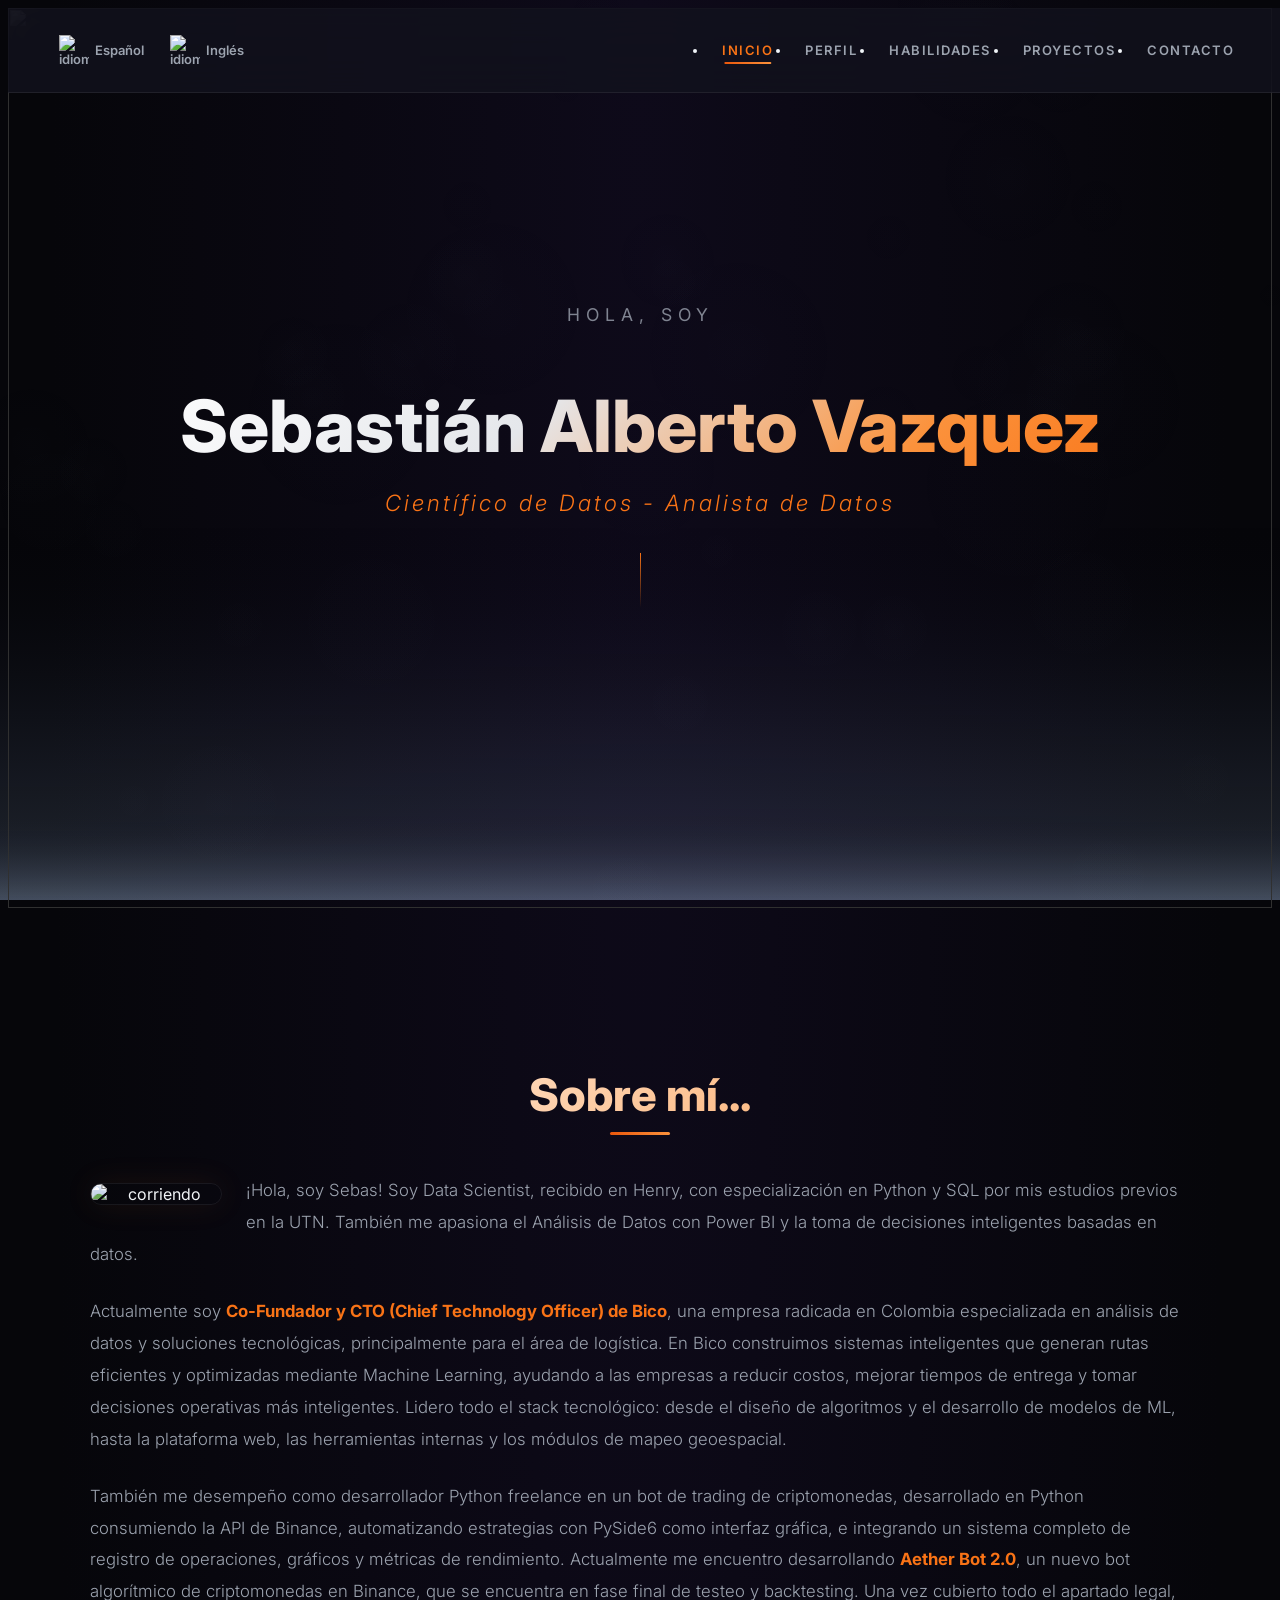
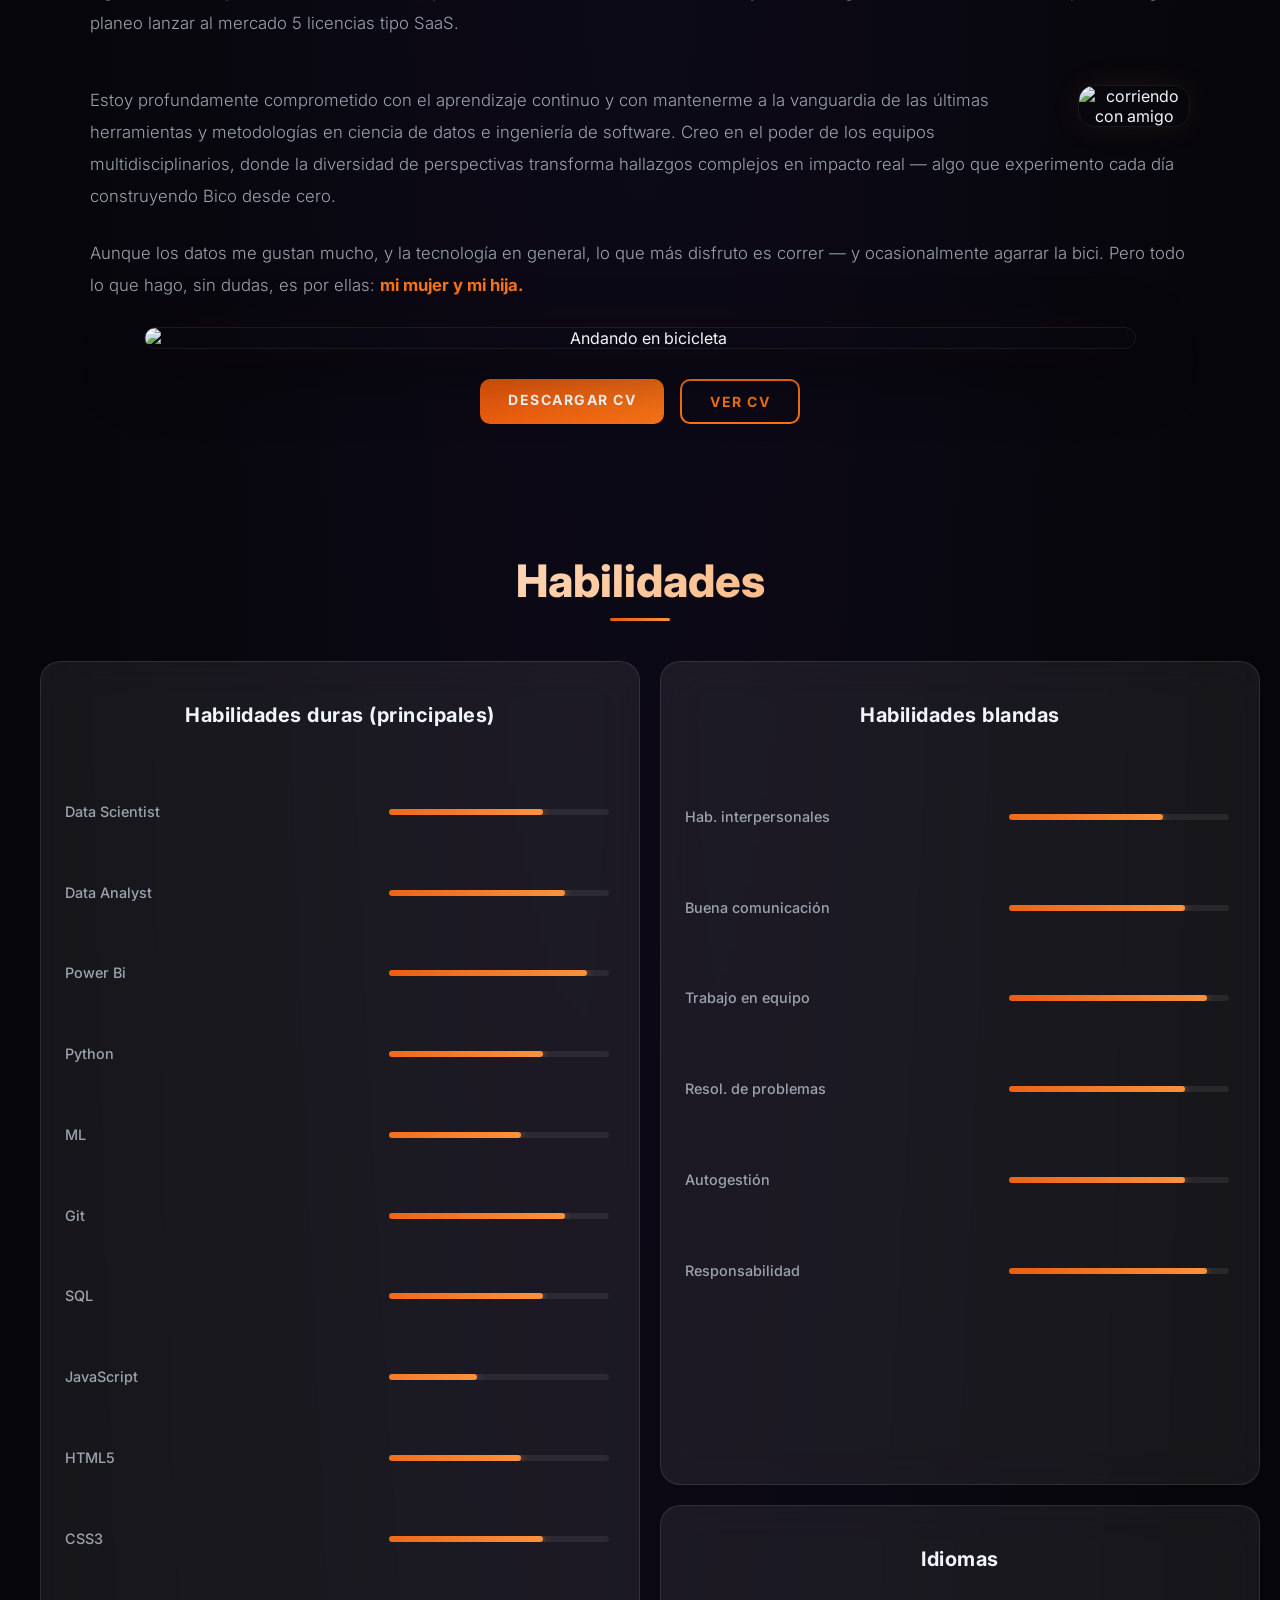
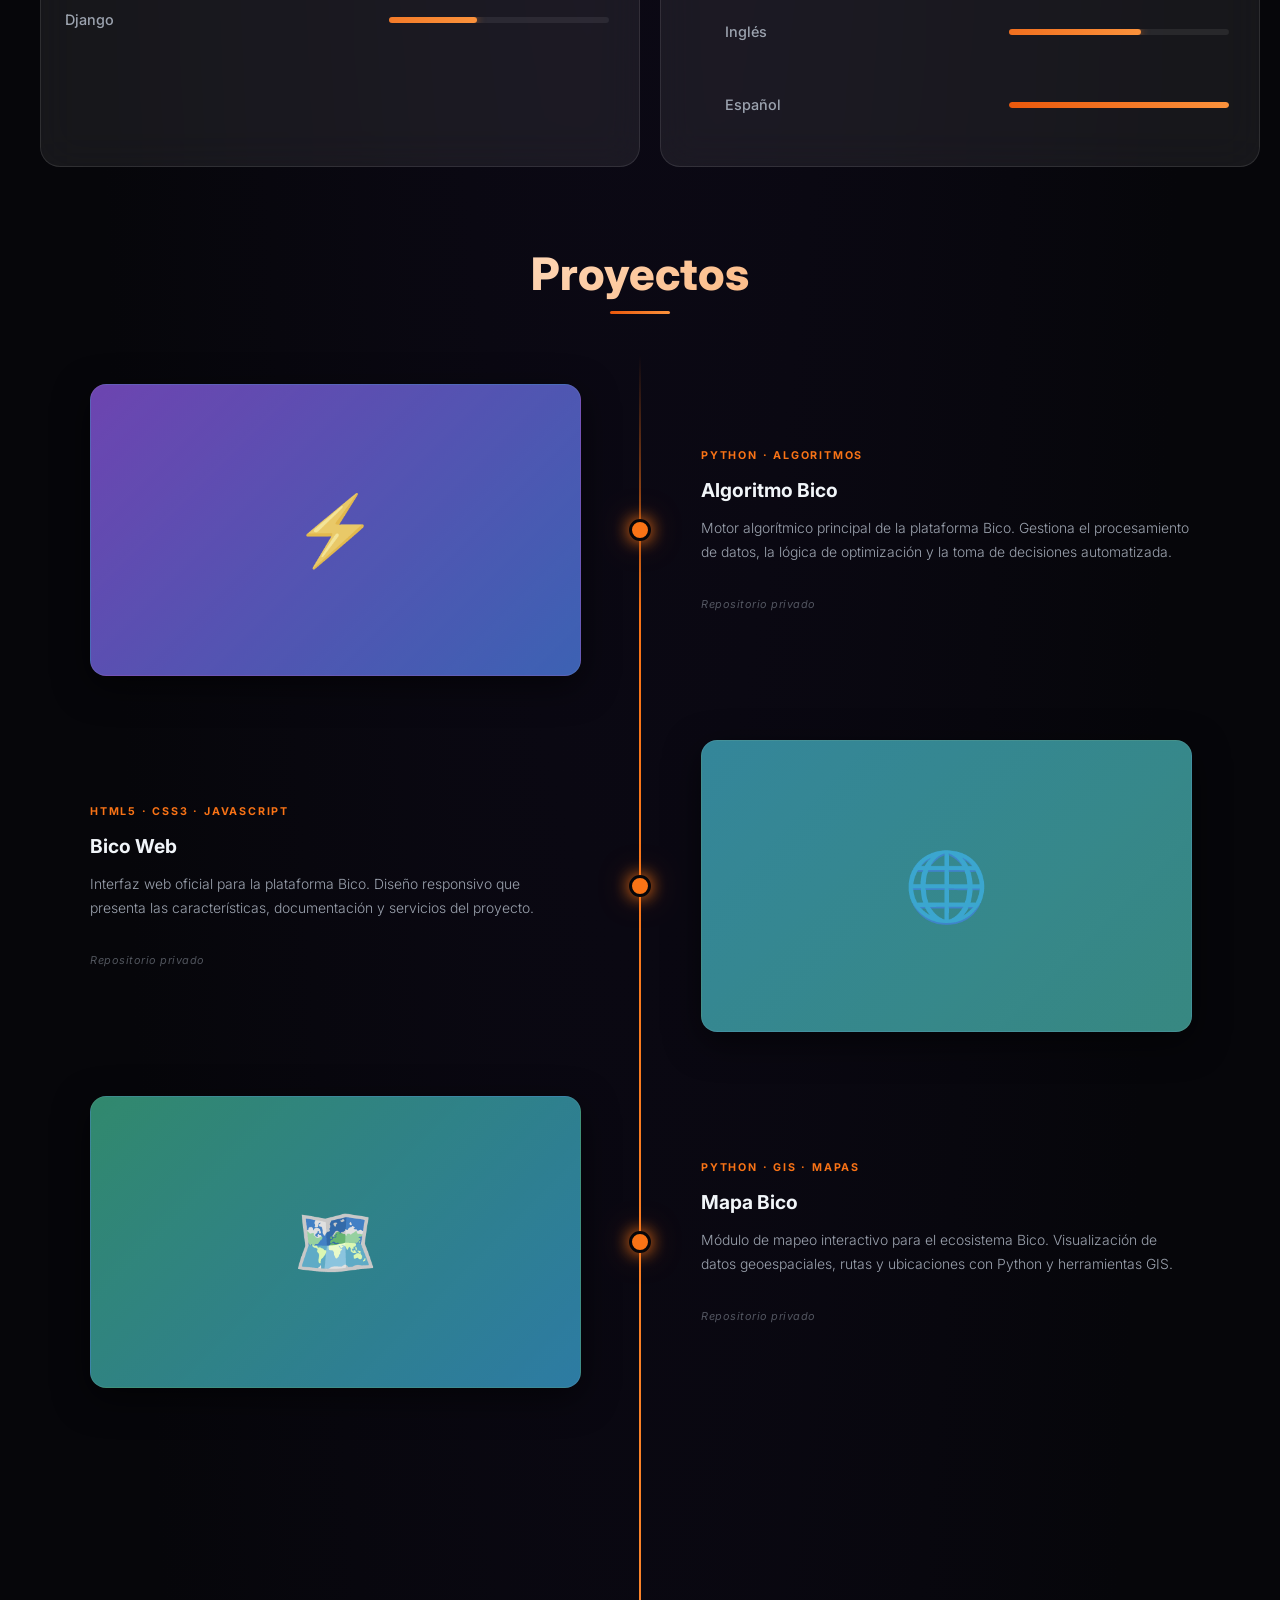
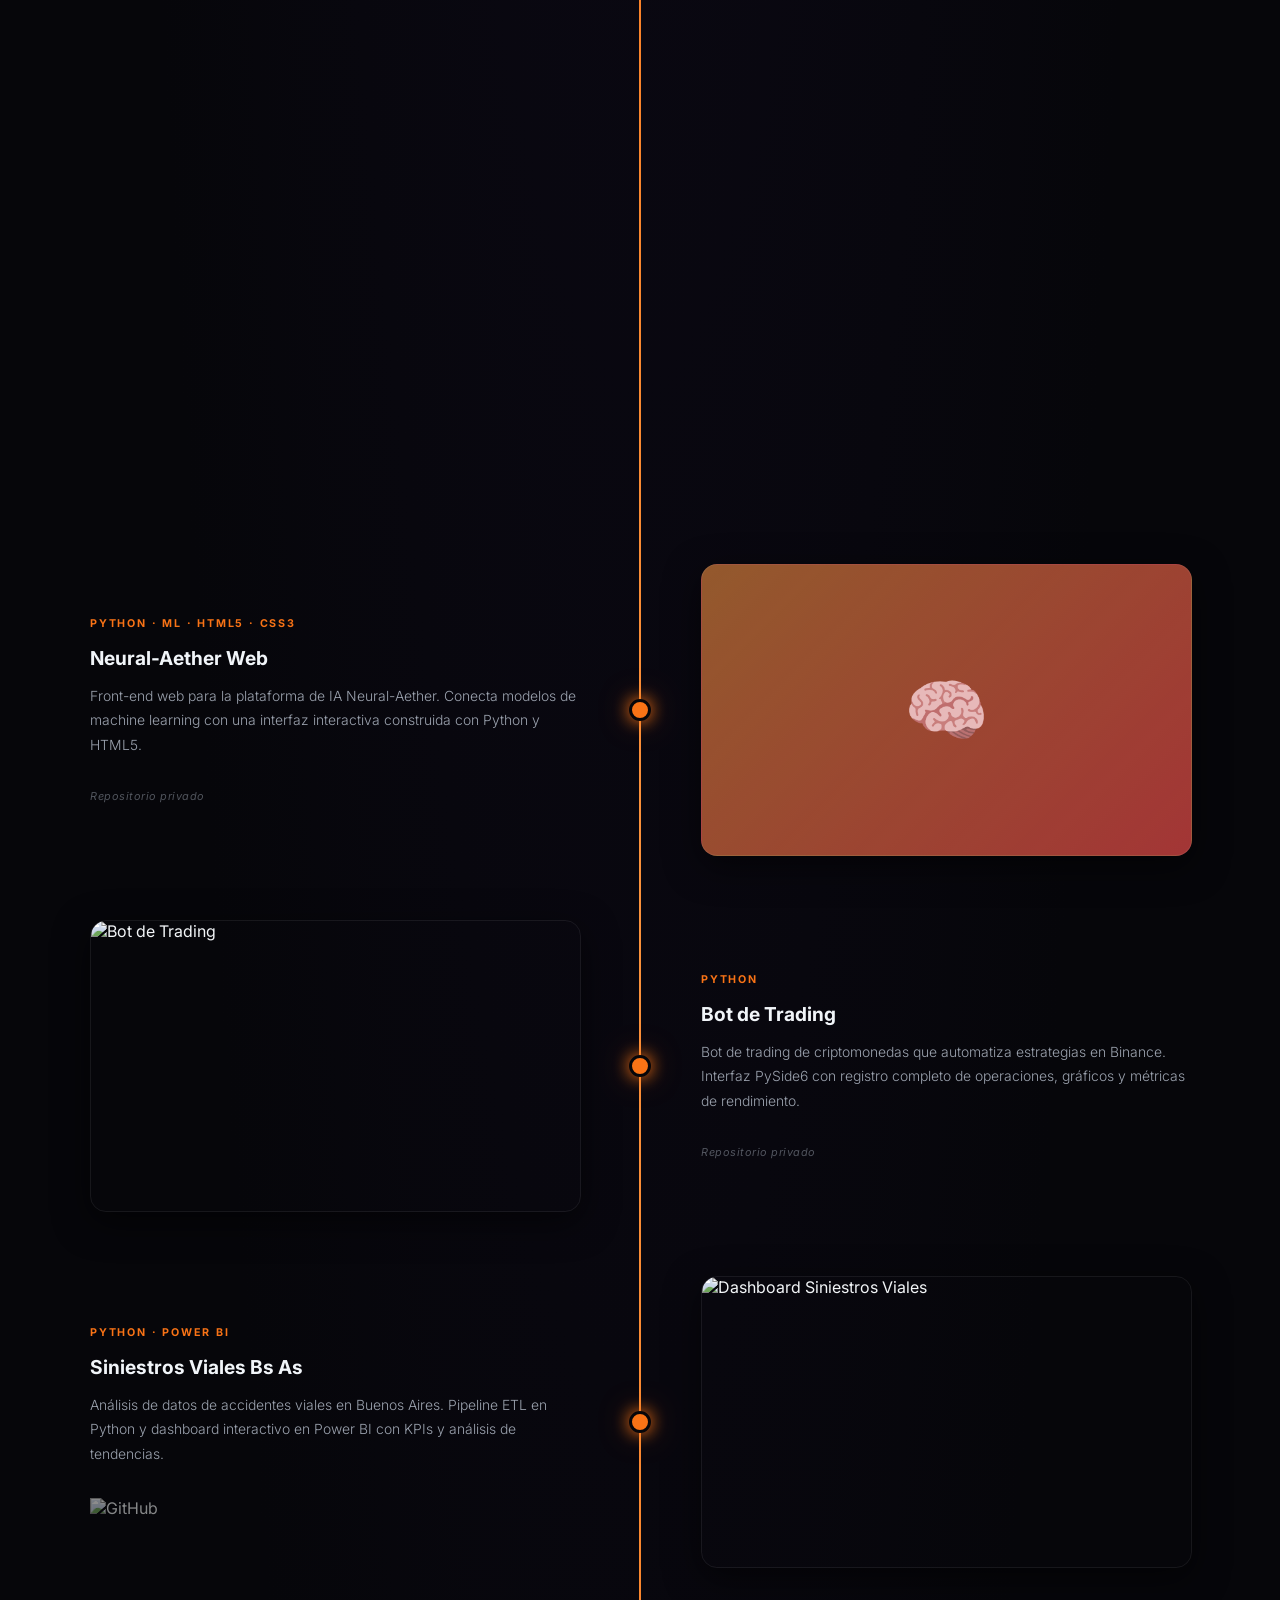
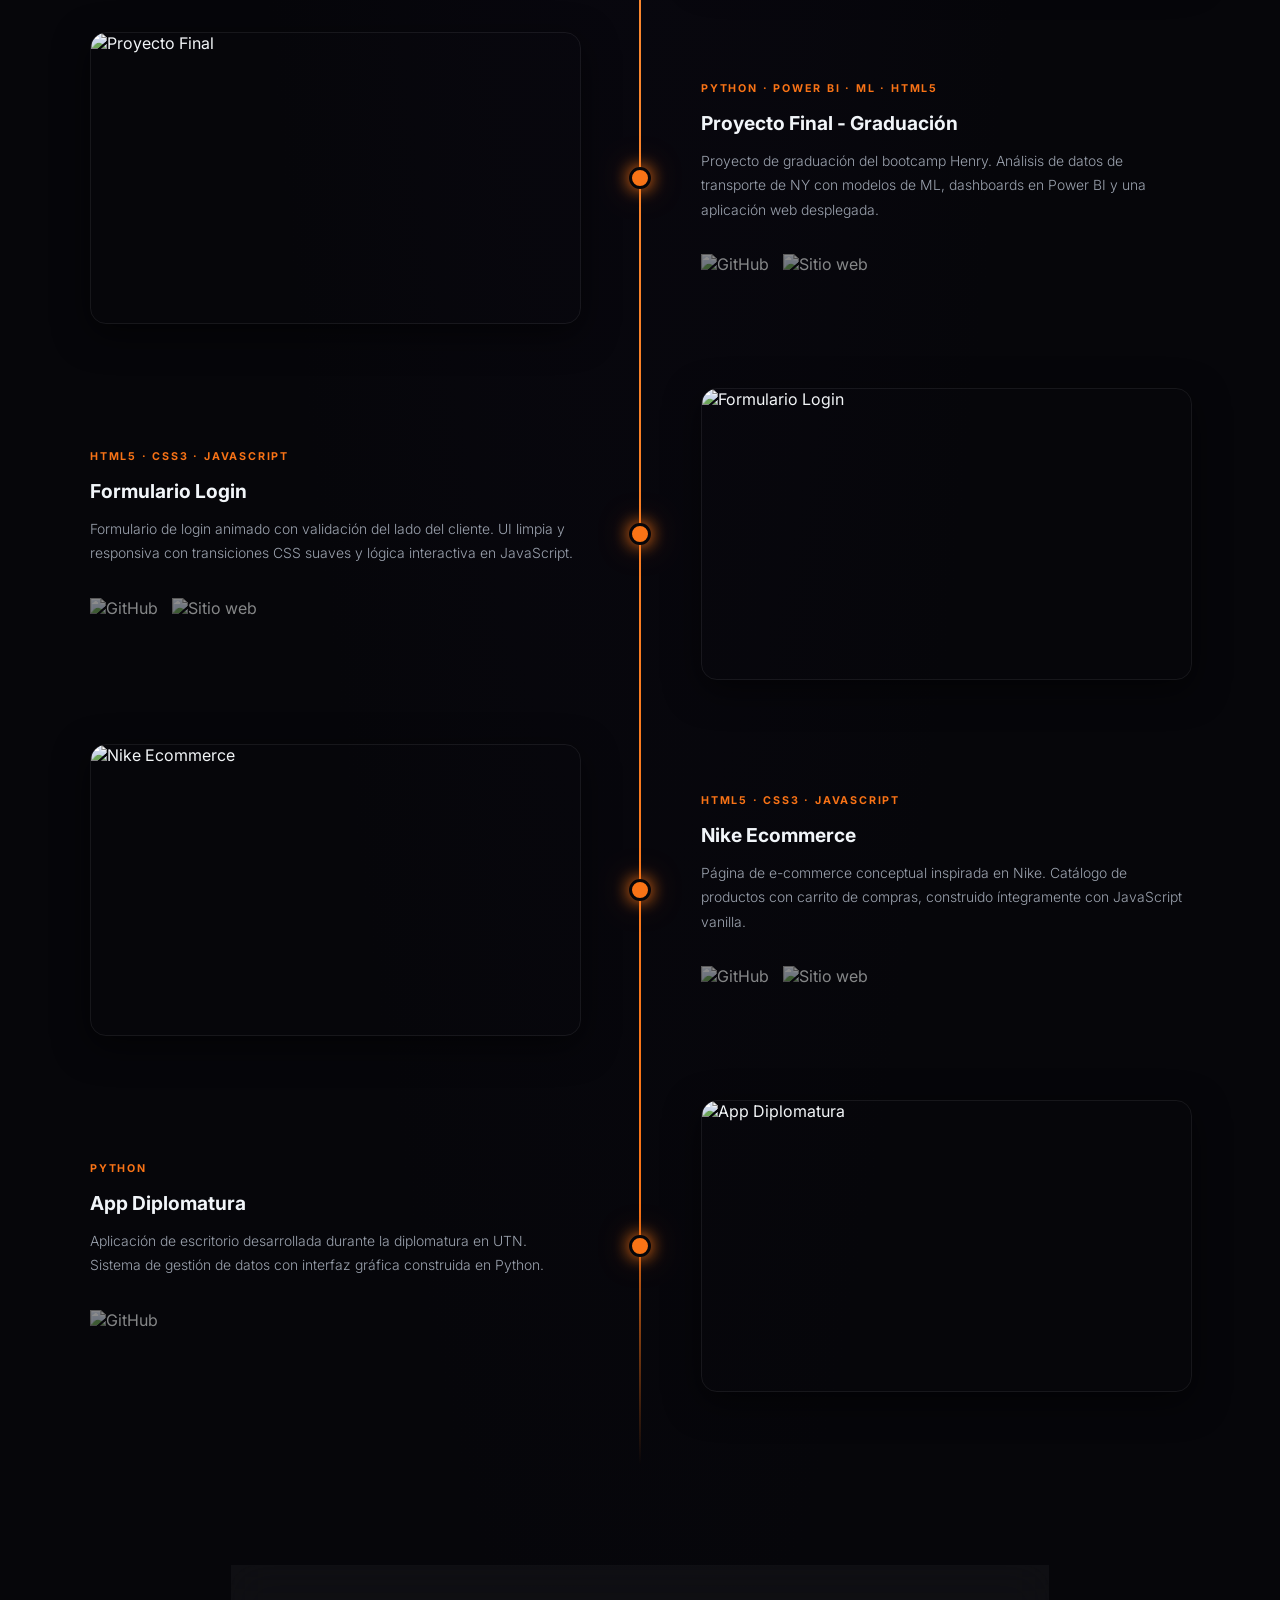
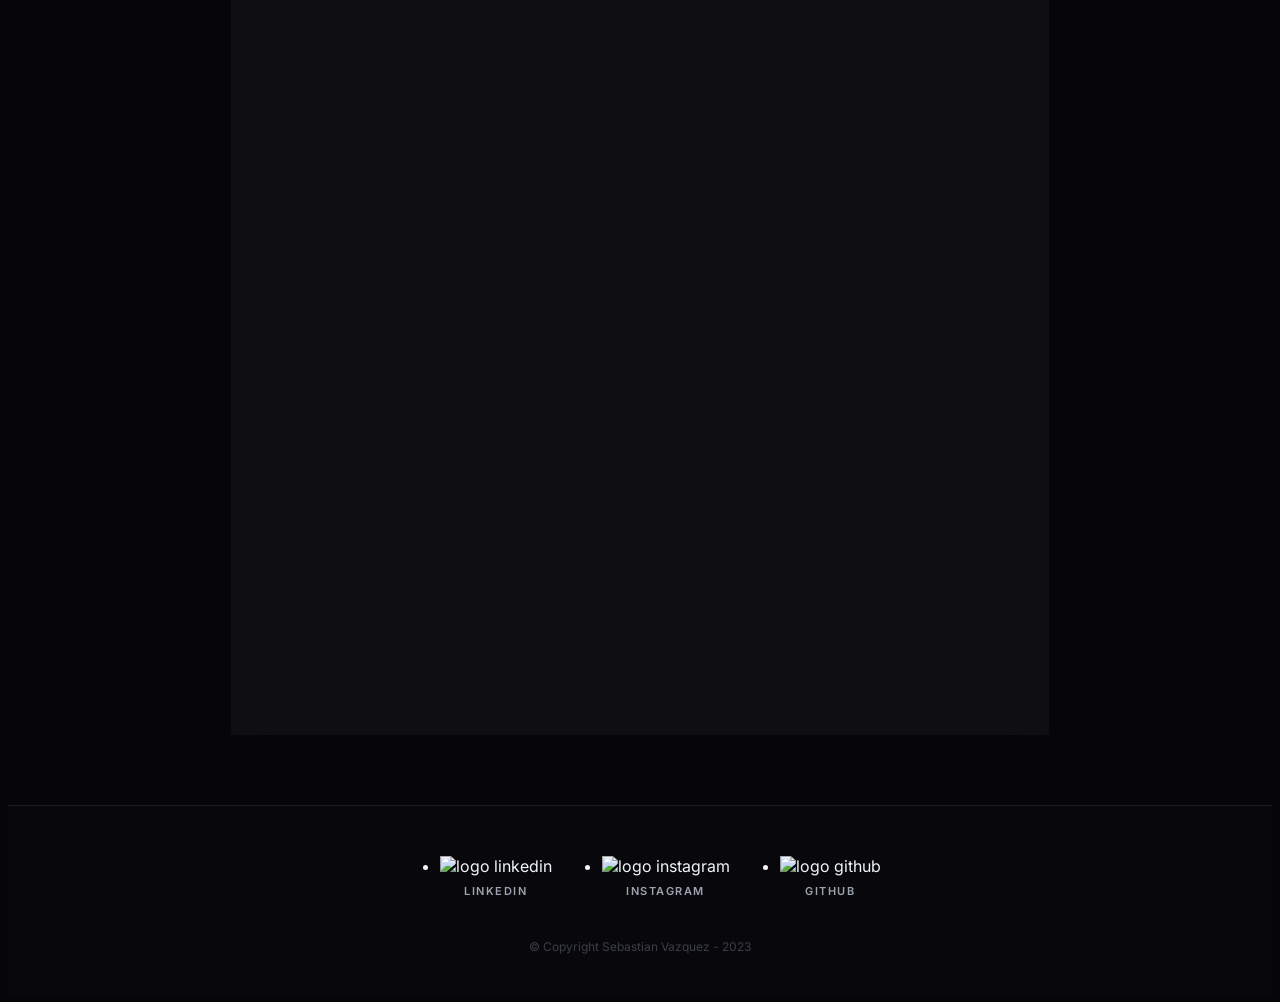
==== commit 539c7abf: "CAMBIOS" ====
--- a/Español/index.html
+++ b/Español/index.html
@@ -94,6 +94,8 @@
             
             <p>Estoy profundamente comprometido con el aprendizaje continuo y con mantenerme a la vanguardia de las últimas herramientas y metodologías en ciencia de datos e ingeniería de software. Creo en el poder de los equipos multidisciplinarios, donde la diversidad de perspectivas transforma hallazgos complejos en impacto real — algo que experimento cada día construyendo Bico desde cero.</p>
 
+            <p>Aunque los datos me gustan mucho, y la tecnología en general, lo que más disfruto es correr — y ocasionalmente agarrar la bici. Pero todo lo que hago, sin dudas, es por ellas: <strong style="-webkit-text-fill-color: var(--accent-orange); color: var(--accent-orange);">mi mujer y mi hija.</strong></p>
+
             <img class="bicicleta" src="../imagenes/bici-banner (2).jpg" alt="Andando en bicicleta">
 
             <div class="cv__btn">
--- a/css/style.css
+++ b/css/style.css
@@ -586,7 +586,7 @@
 /* === MEDIA SIDE === */
 .tl-img {
     width: 100%;
-    height: 210px;
+    height: 290px;
     border-radius: 16px;
     box-shadow: 0 10px 35px rgba(0, 0, 0, 0.55);
     display: block;
@@ -616,35 +616,11 @@
 
 /* === CONTENT CARD === */
 .tl-card {
-    background: var(--bg-card);
-    backdrop-filter: blur(20px);
-    -webkit-backdrop-filter: blur(20px);
-    border: 1px solid var(--border-glass);
-    border-radius: 20px;
-    padding: 26px 28px;
-    transition: all 0.4s cubic-bezier(0.25, 0.46, 0.45, 0.94);
+    background: transparent;
+    border: none;
+    border-radius: 0;
+    padding: 8px 0;
     position: relative;
-    overflow: hidden;
-}
-
-.tl-card::before {
-    content: '';
-    position: absolute;
-    top: 0; left: 0; right: 0;
-    height: 2px;
-    background: linear-gradient(90deg, var(--accent-dim), var(--accent-amber));
-    opacity: 0;
-    transition: opacity 0.3s ease;
-}
-
-.tl-card:hover {
-    transform: translateY(-5px);
-    border-color: rgba(249, 115, 22, 0.3);
-    box-shadow: 0 20px 60px rgba(0, 0, 0, 0.5), 0 0 35px rgba(249, 115, 22, 0.08);
-}
-
-.tl-card:hover::before {
-    opacity: 1;
 }
 
 .tl-tag {
@@ -678,7 +654,6 @@
     align-items: center;
     gap: 14px;
     padding-top: 14px;
-    border-top: 1px solid var(--border-glass);
 }
 
 .tl-private {
@@ -972,7 +947,7 @@
     }
 
     .tl-img, .tl-placeholder {
-        height: 180px;
+        height: 220px;
     }
 
     .contacto { margin: 30px auto 50px; width: 92%; }
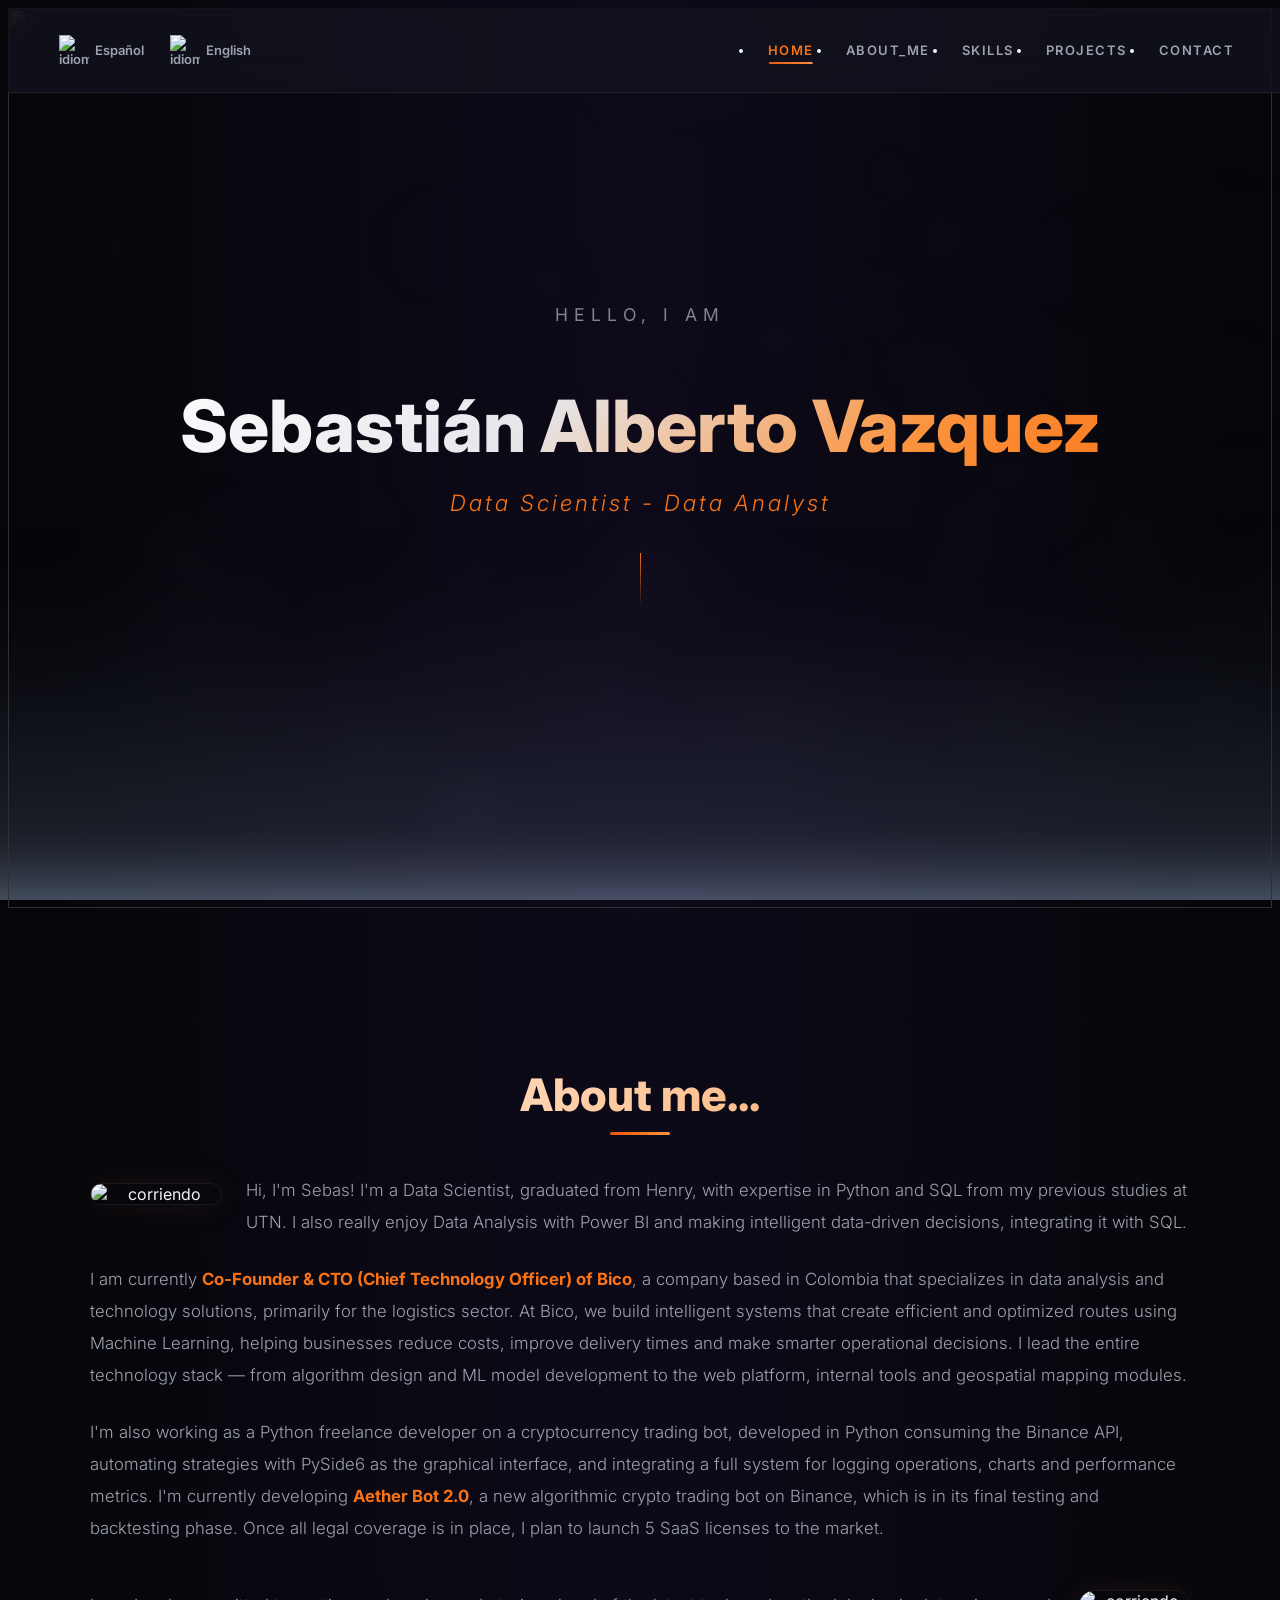
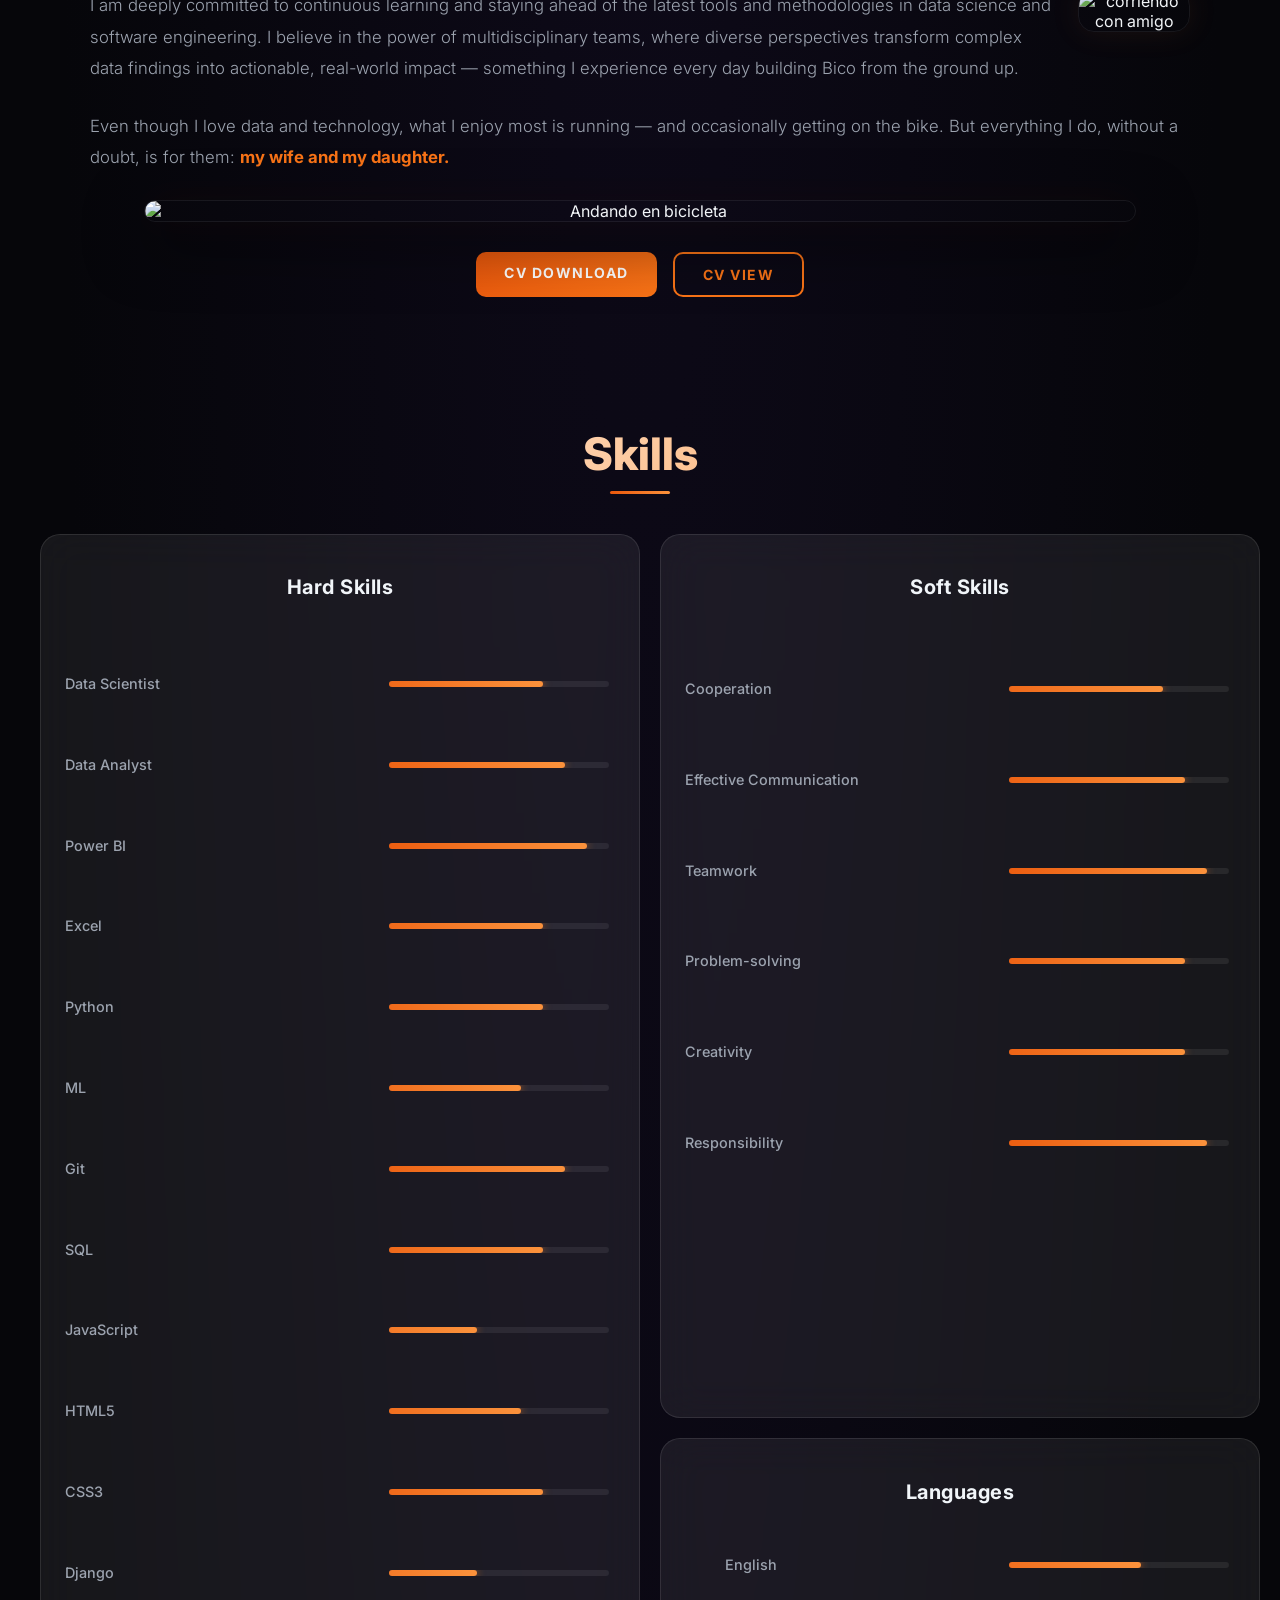
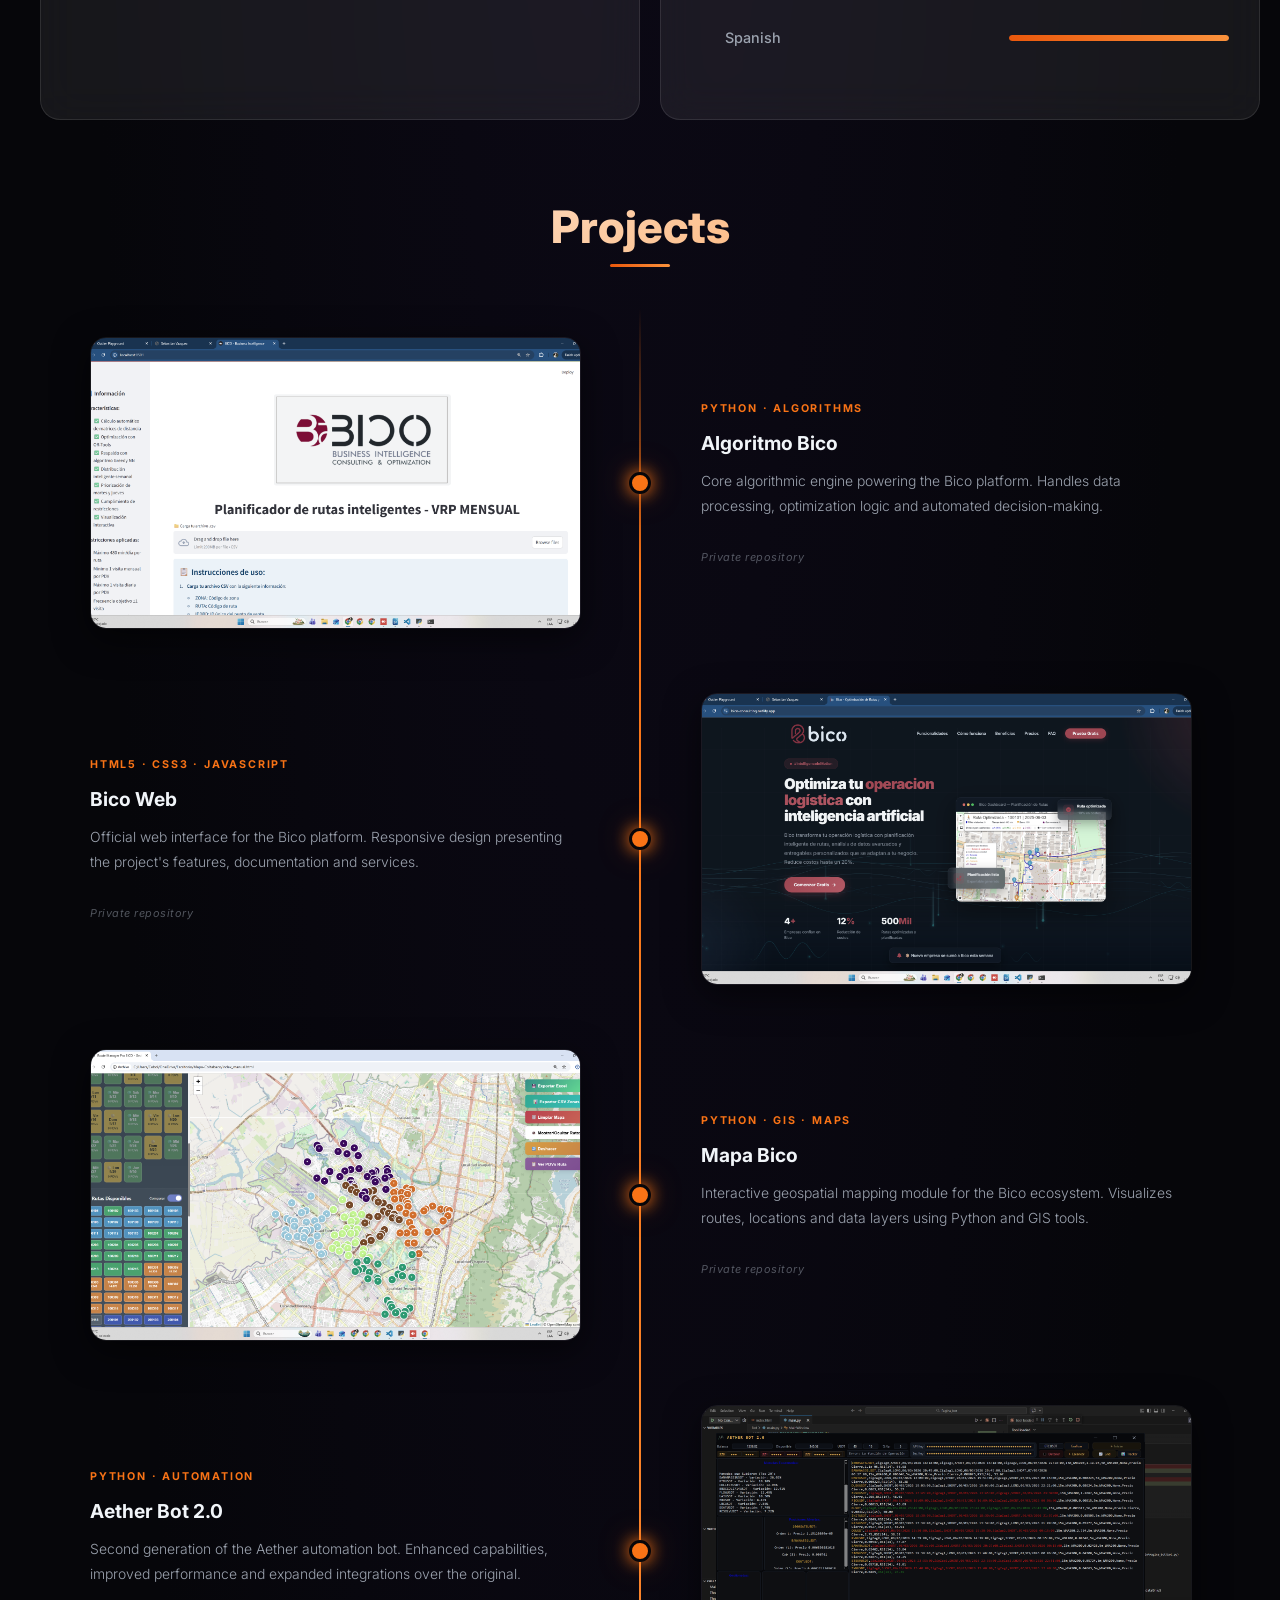
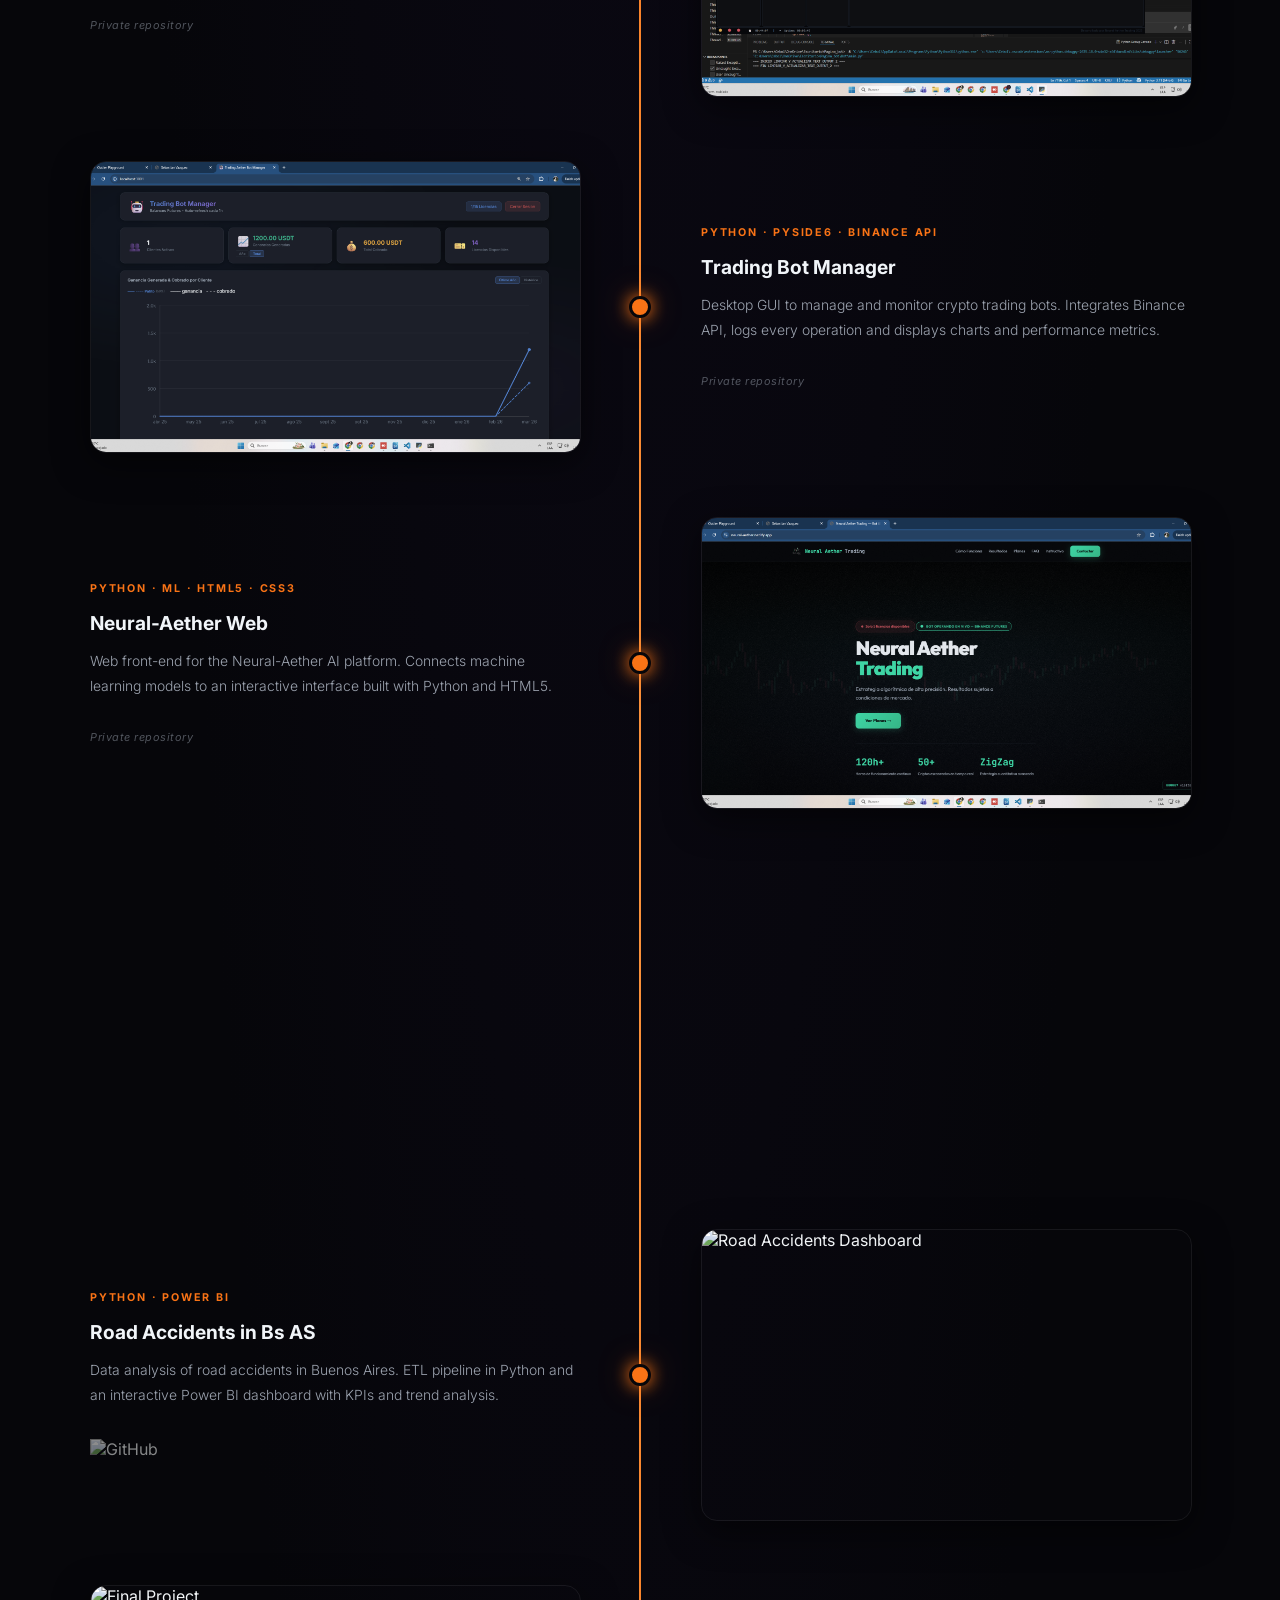
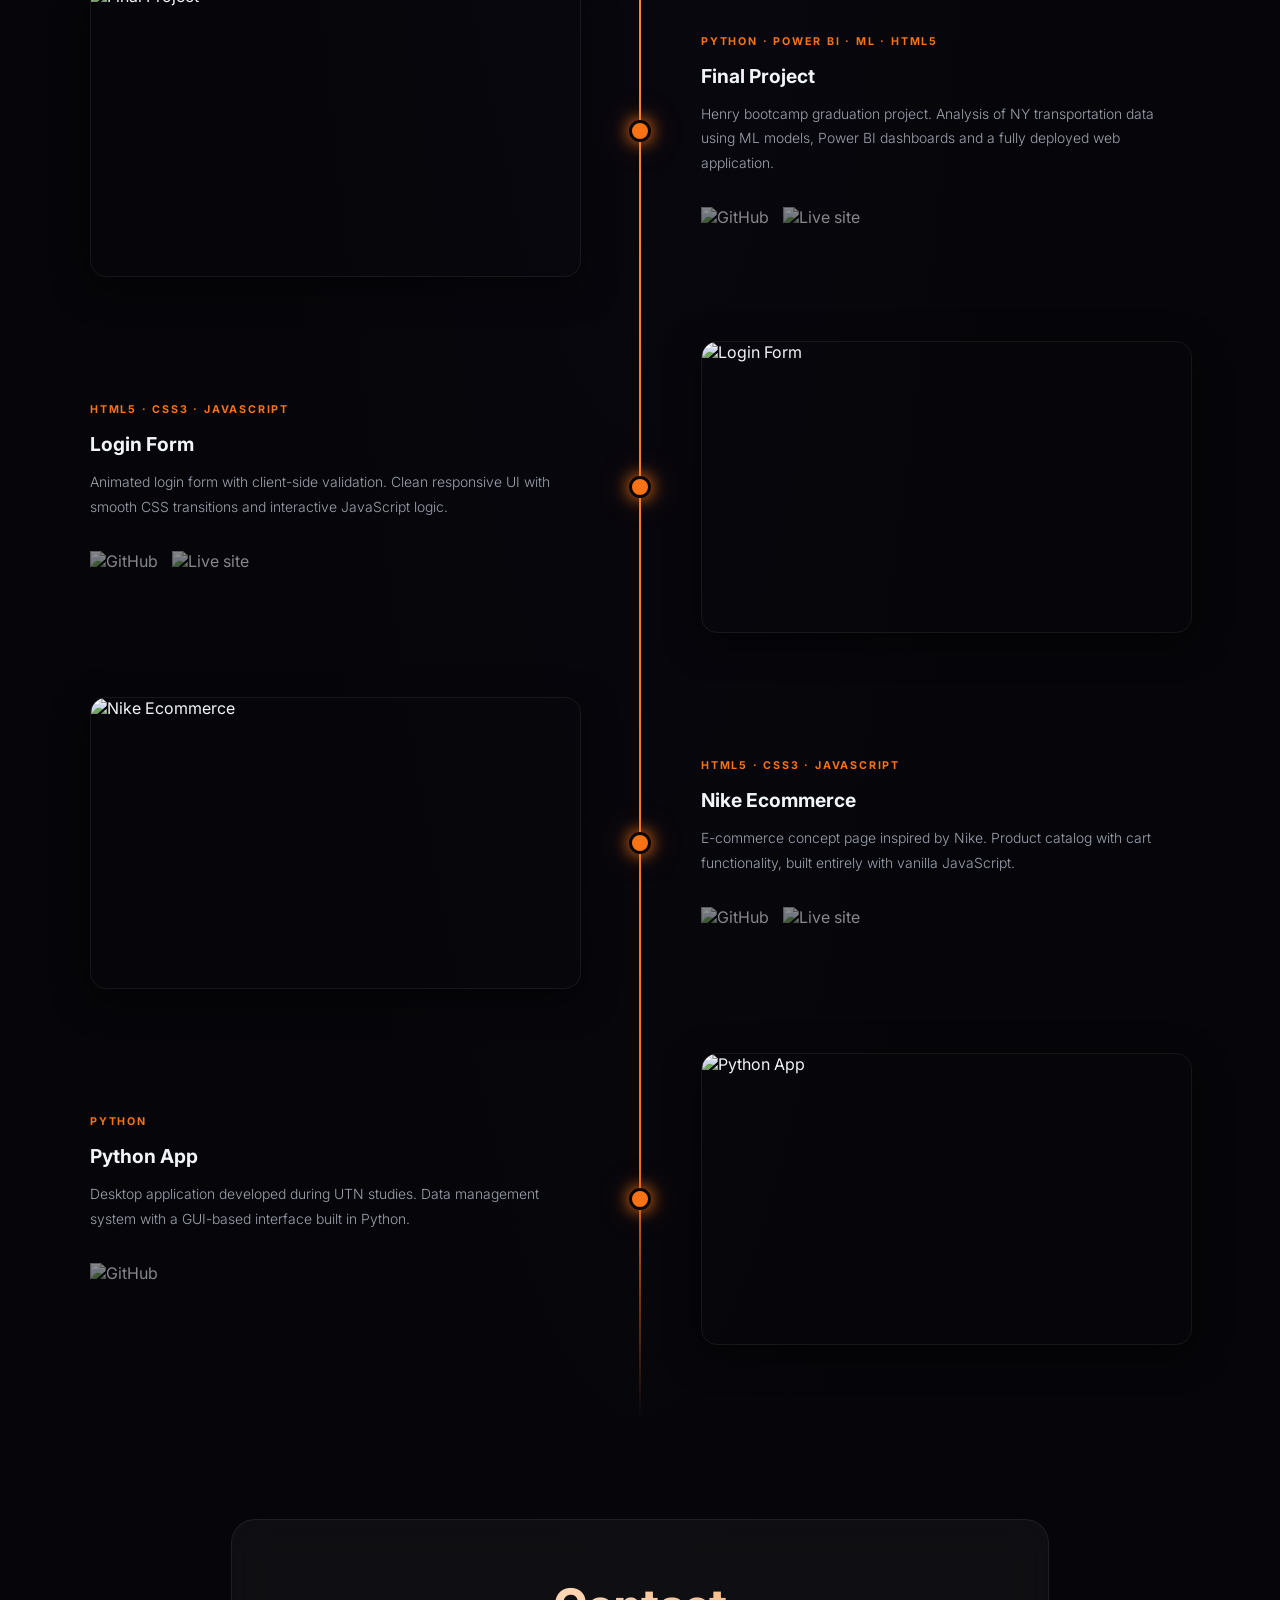
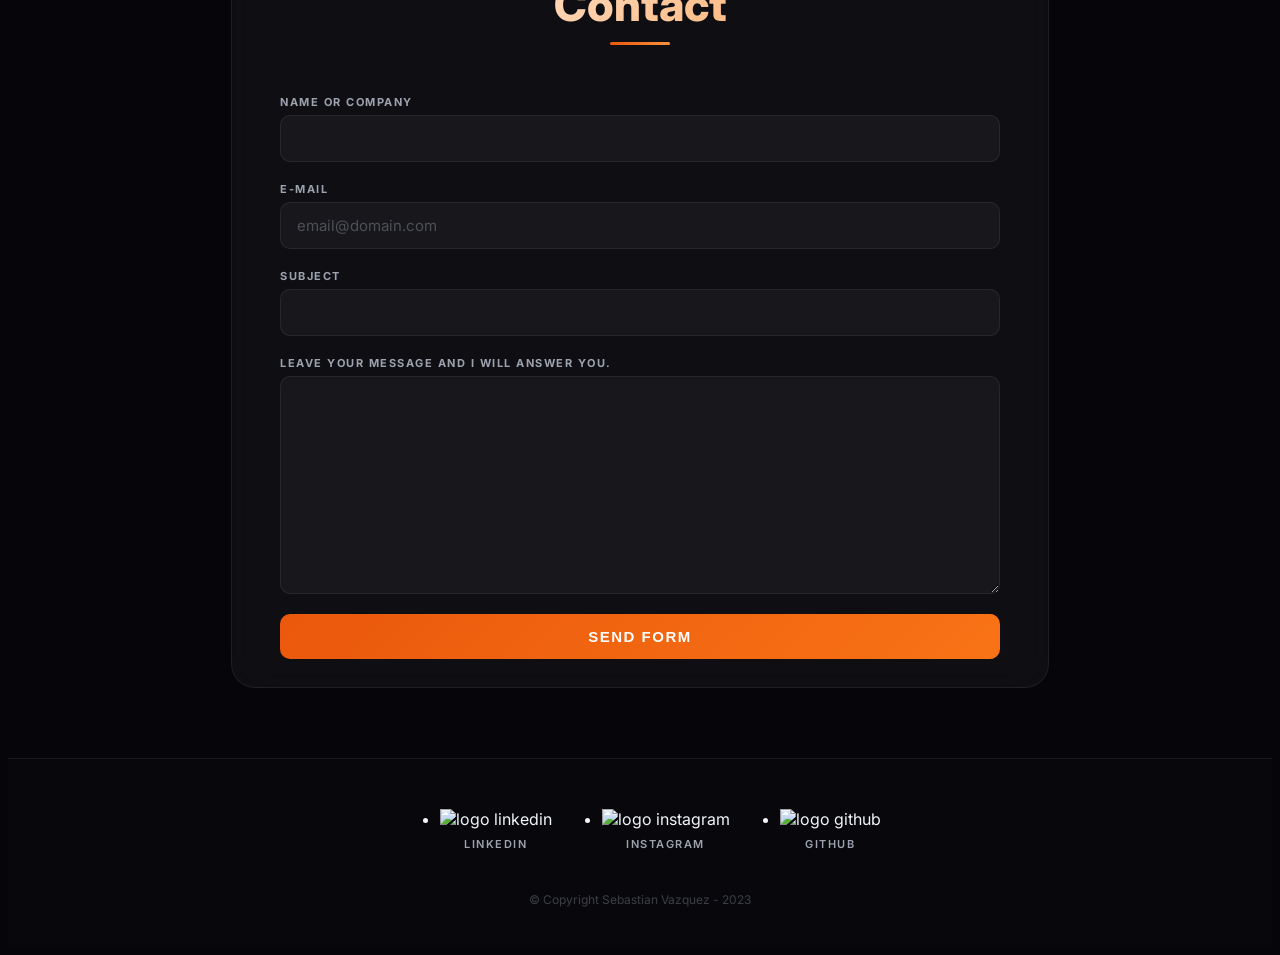
==== commit 3604342e: "mejoras" ====
--- a/Español/index.html
+++ b/Español/index.html
@@ -1,6 +1,6 @@
 <!DOCTYPE html>
 
-<html lang="es">
+<html lang="en">
 
 <head>
 
@@ -34,31 +34,31 @@
 
             <div class="idiomas">
                 <span class="español">
-                    <a href="index.html"><img class="flag" height="30" width="30" src="../imagenes/españa2.png" alt="idioma_español">
+                    <a href="../index.html"><img class="flag" height="30" width="30" src="../imagenes/españa2.png" alt="idioma_español">
                         <p>Español</p>
                     </a>
                 </span>
                 <span class="ingles">
-                    <a href="../index.html"><img class="flag" height="30" width="30" src="../imagenes/Inglaterra2.png" alt="idioma_english">
-                        <p>Inglés</p>
+                    <a href="index.html"><img class="flag" height="30" width="30" src="../imagenes/Inglaterra2.png" alt="idioma_english">
+                        <p>English</p>
                     </a>
                 </span>
             </div>
 
-            <button class="open__menu" aria-label="Abrir menú">
-                <img height="20" width="20" src="../imagenes/Logo-menu.png" alt="abrir menú">
+            <button class="open__menu" aria-label="Open menu">
+                <img height="20" width="20" src="../imagenes/Logo-menu.png" alt="open menu">
             </button>
 
             <ul class="menu">
-                <button class="close__menu" aria-label="Cerrar menú">
-                    <img height="28" width="28" src="../imagenes/close-button.jpeg" alt="cerrar menú">
+                <button class="close__menu" aria-label="Close menu">
+                    <img height="28" width="28" src="../imagenes/close-button.jpeg" alt="close menu">
                 </button>
 
-                <li><a href="#home" class="selected">Inicio</a></li>
-                <li><a href="#about">Perfil</a></li>
-                <li><a href="#skills">Habilidades</a></li>
-                <li><a href="#projects">Proyectos</a></li>
-                <li><a href="#contact">Contacto</a></li>
+                <li><a href="#home" class="selected">Home</a></li>
+                <li><a href="#about">About_Me</a></li>
+                <li><a href="#skills">Skills</a></li>
+                <li><a href="#projects">Projects</a></li>
+                <li><a href="#contact">Contact</a></li>
 
             </ul>
 
@@ -69,9 +69,9 @@
     <img class="banner" src="../imagenes/bannerbici6.jpg" id="home">
 
     <div class="nombre__apellido">
-        <h1 class="presentacion">Hola, soy</h1>
+        <h1 class="presentacion">Hello, I am</h1>
         <h2 class="nombre">Sebastián Alberto Vazquez</h2>
-        <h3 class="carrera"><em>Científico de Datos - Analista de Datos</em></h3>
+        <h3 class="carrera"><em>Data Scientist - Data Analyst</em></h3>
     </div>
 
     <main>
@@ -79,62 +79,60 @@
 
         <section class="perfil" id="about">
 
-            <h2 class="titulo__home">Sobre mí...</h2>
+            <h2 class="titulo__home">About me...</h2>
 
             <img class="corriendo" src="../imagenes/corriendo (3).jpg" alt="corriendo">
 
-            <p>¡Hola, soy Sebas! Soy Data Scientist, recibido en Henry, con especialización en Python y SQL por mis estudios previos en la UTN. También me apasiona el Análisis de Datos con Power BI y la toma de decisiones inteligentes basadas en datos.</p>
-
-            <p>Actualmente soy <strong style="-webkit-text-fill-color: var(--accent-orange); color: var(--accent-orange);">Co-Fundador y CTO (Chief Technology Officer) de Bico</strong>, una empresa radicada en Colombia especializada en análisis de datos y soluciones tecnológicas, principalmente para el área de logística. En Bico construimos sistemas inteligentes que generan rutas eficientes y optimizadas mediante Machine Learning, ayudando a las empresas a reducir costos, mejorar tiempos de entrega y tomar decisiones operativas más inteligentes. Lidero todo el stack tecnológico: desde el diseño de algoritmos y el desarrollo de modelos de ML, hasta la plataforma web, las herramientas internas y los módulos de mapeo geoespacial.</p>
-
-            <p>También me desempeño como desarrollador Python freelance en un bot de trading de criptomonedas, desarrollado en Python consumiendo la API de Binance, automatizando estrategias con PySide6 como interfaz gráfica, e integrando un sistema completo de registro de operaciones, gráficos y métricas de rendimiento. Actualmente me encuentro desarrollando <strong style="-webkit-text-fill-color: var(--accent-orange); color: var(--accent-orange);">Aether Bot 2.0</strong>, un nuevo bot algorítmico de criptomonedas en Binance, que se encuentra en fase final de testeo y backtesting. Una vez cubierto todo el apartado legal, planeo lanzar al mercado 5 licencias tipo SaaS.</p>                
-                
+            <p>Hi, I'm Sebas! I'm a Data Scientist, graduated from Henry, with expertise in Python and SQL from my previous studies at UTN. I also really enjoy Data Analysis with Power BI and making intelligent data-driven decisions, integrating it with SQL.</p>
+
+            <p>I am currently <strong style="-webkit-text-fill-color: var(--accent-orange); color: var(--accent-orange);">Co-Founder &amp; CTO (Chief Technology Officer) of Bico</strong>, a company based in Colombia that specializes in data analysis and technology solutions, primarily for the logistics sector. At Bico, we build intelligent systems that create efficient and optimized routes using Machine Learning, helping businesses reduce costs, improve delivery times and make smarter operational decisions. I lead the entire technology stack — from algorithm design and ML model development to the web platform, internal tools and geospatial mapping modules.</p>
+
+            <p>I'm also working as a Python freelance developer on a cryptocurrency trading bot, developed in Python consuming the Binance API, automating strategies with PySide6 as the graphical interface, and integrating a full system for logging operations, charts and performance metrics. I'm currently developing <strong style="-webkit-text-fill-color: var(--accent-orange); color: var(--accent-orange);">Aether Bot 2.0</strong>, a new algorithmic crypto trading bot on Binance, which is in its final testing and backtesting phase. Once all legal coverage is in place, I plan to launch 5 SaaS licenses to the market.</p>
+
             <br>
+
             <img class="corriendo2" src="../imagenes/hobby2 (2).jpg" alt="corriendo con amigo">
-            
-            <p>Estoy profundamente comprometido con el aprendizaje continuo y con mantenerme a la vanguardia de las últimas herramientas y metodologías en ciencia de datos e ingeniería de software. Creo en el poder de los equipos multidisciplinarios, donde la diversidad de perspectivas transforma hallazgos complejos en impacto real — algo que experimento cada día construyendo Bico desde cero.</p>
-
-            <p>Aunque los datos me gustan mucho, y la tecnología en general, lo que más disfruto es correr — y ocasionalmente agarrar la bici. Pero todo lo que hago, sin dudas, es por ellas: <strong style="-webkit-text-fill-color: var(--accent-orange); color: var(--accent-orange);">mi mujer y mi hija.</strong></p>
+
+            <p>I am deeply committed to continuous learning and staying ahead of the latest tools and methodologies in data science and software engineering. I believe in the power of multidisciplinary teams, where diverse perspectives transform complex data findings into actionable, real-world impact — something I experience every day building Bico from the ground up.</p>
+
+            <p>Even though I love data and technology, what I enjoy most is running — and occasionally getting on the bike. But everything I do, without a doubt, is for them: <strong style="-webkit-text-fill-color: var(--accent-orange); color: var(--accent-orange);">my wife and my daughter.</strong></p>
 
             <img class="bicicleta" src="../imagenes/bici-banner (2).jpg" alt="Andando en bicicleta">
 
             <div class="cv__btn">
-                <a class="cv__btn-descarga" href="/SEBASTIAN_VAZQUEZ.pdf" download="/SEBASTIAN_VAZQUEZ.pdf" >Descargar CV</a>
-
-                <a class="cv__btn-vista" href="/SEBASTIAN_VAZQUEZ.pdf">Ver CV</a>
+                <a class="cv__btn-descarga" href="/English_SEBASTIAN_VAZQUEZ.pdf" download="/English_SEBASTIAN_VAZQUEZ.pdf">CV Download</a>
+                <a class="cv__btn-vista" href="/English_SEBASTIAN_VAZQUEZ.pdf">CV View</a>
             </div>
         </section>
 
-        
-
-
-
-        
-
-        <h3 class="titulo__home">Habilidades</h3>
+        <h3 class="titulo__home">Skills</h3>
 
         <section class="habilidades" id="skills">
 
-    
             <article class="tarjetas__1">
 
-                <h2 class="tarjetas__titulo">Habilidades duras (principales)</h2>
-                
+                <h2 class="tarjetas__titulo">Hard Skills</h2>
+
                 <ul class="skills__1">
-                    
+
                     <li class="skills__item">
                         <p class="skills__tech skills__tech--1">Data Scientist</p>
                         <div class="skills__bar skills__bar--70"></div>
                     </li>
-                    
+
                     <li class="skills__item">
                         <p class="skills__tech skills__tech--1">Data Analyst</p>
                         <div class="skills__bar skills__bar--80"></div>
                     </li>
 
                     <li class="skills__item">
-                        <p class="skills__tech skills__tech--1">Power Bi</p>
+                        <p class="skills__tech skills__tech--1">Power BI</p>
                         <div class="skills__bar skills__bar--90"></div>
+                    </li>
+
+                    <li class="skills__item">
+                        <p class="skills__tech skills__tech--1">Excel</p>
+                        <div class="skills__bar skills__bar--70"></div>
                     </li>
 
                     <li class="skills__item">
@@ -161,7 +159,7 @@
                         <p class="skills__tech skills__tech--1">JavaScript</p>
                         <div class="skills__bar skills__bar--40"></div>
                     </li>
-                    
+
                     <li class="skills__item">
                         <p class="skills__tech skills__tech--1">HTML5</p>
                         <div class="skills__bar skills__bar--60"></div>
@@ -183,37 +181,37 @@
 
             <article class="tarjetas__2">
 
-                <h2 class="tarjetas__titulo">Habilidades blandas</h2>
-                
+                <h2 class="tarjetas__titulo">Soft Skills</h2>
+
                 <ul class="skills__2">
-                    
-                    <li class="skills__item">
-                        <p class="skills__tech skills__tech--2">Hab. interpersonales</p>
+
+                    <li class="skills__item">
+                        <p class="skills__tech skills__tech--2">Cooperation</p>
                         <div class="skills__bar skills__bar--70"></div>
                     </li>
 
                     <li class="skills__item">
-                        <p class="skills__tech skills__tech--2">Buena comunicación</p>
+                        <p class="skills__tech skills__tech--2">Effective Communication</p>
                         <div class="skills__bar skills__bar--80"></div>
                     </li>
 
                     <li class="skills__item">
-                        <p class="skills__tech skills__tech--2">Trabajo en equipo</p>
+                        <p class="skills__tech skills__tech--2">Teamwork</p>
                         <div class="skills__bar skills__bar--90"></div>
                     </li>
 
                     <li class="skills__item">
-                        <p class="skills__tech skills__tech--2">Resol. de problemas</p>
+                        <p class="skills__tech skills__tech--2">Problem-solving</p>
                         <div class="skills__bar skills__bar--80"></div>
                     </li>
 
                     <li class="skills__item">
-                        <p class="skills__tech skills__tech--2">Autogestión</p>
+                        <p class="skills__tech skills__tech--2">Creativity</p>
                         <div class="skills__bar skills__bar--80"></div>
                     </li>
 
                     <li class="skills__item">
-                        <p class="skills__tech skills__tech--2">Responsabilidad</p>
+                        <p class="skills__tech skills__tech--2">Responsibility</p>
                         <div class="skills__bar skills__bar--90"></div>
                     </li>
 
@@ -222,17 +220,17 @@
 
             <article class="tarjetas__3">
 
-                <h2 class="tarjetas__titulo">Idiomas</h2>
-                
+                <h2 class="tarjetas__titulo">Languages</h2>
+
                 <ul class="skills__3">
-                    
-                    <li class="skills__item">
-                        <p class="skills__tech skills__tech--3">Inglés</p>
+
+                    <li class="skills__item">
+                        <p class="skills__tech skills__tech--3">English</p>
                         <div class="skills__bar skills__bar--60"></div>
                     </li>
 
                     <li class="skills__item">
-                        <p class="skills__tech skills__tech--3">Español</p>
+                        <p class="skills__tech skills__tech--3">Spanish</p>
                         <div class="skills__bar skills__bar--100"></div>
                     </li>
 
@@ -243,22 +241,22 @@
 
         <section class="proyecto" id="projects">
 
-            <h4 class="titulo__home">Proyectos</h4>
+            <h4 class="titulo__home">Projects</h4>
 
             <div class="timeline">
 
                 <!-- 1 - Algoritmo Bico (left) -->
                 <div class="tl-item tl-left">
                     <div class="tl-side tl-side--media">
-                        <div class="tl-img tl-placeholder" style="background: linear-gradient(135deg, #7c3aed 0%, #2563eb 100%);">⚡</div>
-                    </div>
-                    <div class="tl-connector"><div class="tl-dot"></div></div>
-                    <div class="tl-side tl-side--text">
-                        <div class="tl-card">
-                            <span class="tl-tag">Python · Algoritmos</span>
+                        <img class="tl-img" src="../imagenes/algoritmo_bico.png" alt="Algoritmo Bico">
+                    </div>
+                    <div class="tl-connector"><div class="tl-dot"></div></div>
+                    <div class="tl-side tl-side--text">
+                        <div class="tl-card">
+                            <span class="tl-tag">Python · Algorithms</span>
                             <h2 class="tl-title">Algoritmo Bico</h2>
-                            <p class="tl-desc">Motor algorítmico principal de la plataforma Bico. Gestiona el procesamiento de datos, la lógica de optimización y la toma de decisiones automatizada.</p>
-                            <div class="tl-links"><span class="tl-private">Repositorio privado</span></div>
+                            <p class="tl-desc">Core algorithmic engine powering the Bico platform. Handles data processing, optimization logic and automated decision-making.</p>
+                            <div class="tl-links"><span class="tl-private">Private repository</span></div>
                         </div>
                     </div>
                 </div>
@@ -269,28 +267,28 @@
                         <div class="tl-card">
                             <span class="tl-tag">HTML5 · CSS3 · JavaScript</span>
                             <h2 class="tl-title">Bico Web</h2>
-                            <p class="tl-desc">Interfaz web oficial para la plataforma Bico. Diseño responsivo que presenta las características, documentación y servicios del proyecto.</p>
-                            <div class="tl-links"><span class="tl-private">Repositorio privado</span></div>
-                        </div>
-                    </div>
-                    <div class="tl-connector"><div class="tl-dot"></div></div>
-                    <div class="tl-side tl-side--media">
-                        <div class="tl-img tl-placeholder" style="background: linear-gradient(135deg, #0891b2 0%, #0d9488 100%);">🌐</div>
+                            <p class="tl-desc">Official web interface for the Bico platform. Responsive design presenting the project's features, documentation and services.</p>
+                            <div class="tl-links"><span class="tl-private">Private repository</span></div>
+                        </div>
+                    </div>
+                    <div class="tl-connector"><div class="tl-dot"></div></div>
+                    <div class="tl-side tl-side--media">
+                        <img class="tl-img" src="../imagenes/bico_web.png" alt="Bico Web">
                     </div>
                 </div>
 
                 <!-- 3 - Mapa Bico (left) -->
                 <div class="tl-item tl-left">
                     <div class="tl-side tl-side--media">
-                        <div class="tl-img tl-placeholder" style="background: linear-gradient(135deg, #059669 0%, #0284c7 100%);">🗺️</div>
-                    </div>
-                    <div class="tl-connector"><div class="tl-dot"></div></div>
-                    <div class="tl-side tl-side--text">
-                        <div class="tl-card">
-                            <span class="tl-tag">Python · GIS · Mapas</span>
+                        <img class="tl-img" src="../imagenes/mapa_bico.png" alt="Mapa Bico">
+                    </div>
+                    <div class="tl-connector"><div class="tl-dot"></div></div>
+                    <div class="tl-side tl-side--text">
+                        <div class="tl-card">
+                            <span class="tl-tag">Python · GIS · Maps</span>
                             <h2 class="tl-title">Mapa Bico</h2>
-                            <p class="tl-desc">Módulo de mapeo interactivo para el ecosistema Bico. Visualización de datos geoespaciales, rutas y ubicaciones con Python y herramientas GIS.</p>
-                            <div class="tl-links"><span class="tl-private">Repositorio privado</span></div>
+                            <p class="tl-desc">Interactive geospatial mapping module for the Bico ecosystem. Visualizes routes, locations and data layers using Python and GIS tools.</p>
+                            <div class="tl-links"><span class="tl-private">Private repository</span></div>
                         </div>
                     </div>
                 </div>
@@ -299,30 +297,30 @@
                 <div class="tl-item tl-right">
                     <div class="tl-side tl-side--text">
                         <div class="tl-card">
-                            <span class="tl-tag">Python · Automatización</span>
+                            <span class="tl-tag">Python · Automation</span>
                             <h2 class="tl-title">Aether Bot 2.0</h2>
-                            <p class="tl-desc">Segunda generación del bot de automatización Aether. Mejorado con nuevas capacidades, mayor rendimiento e integraciones ampliadas respecto al original.</p>
-                            <div class="tl-links"><span class="tl-private">Repositorio privado</span></div>
-                        </div>
-                    </div>
-                    <div class="tl-connector"><div class="tl-dot"></div></div>
-                    <div class="tl-side tl-side--media">
-                        <div class="tl-img tl-placeholder" style="background: linear-gradient(135deg, #9333ea 0%, #db2777 100%);">🤖</div>
+                            <p class="tl-desc">Second generation of the Aether automation bot. Enhanced capabilities, improved performance and expanded integrations over the original.</p>
+                            <div class="tl-links"><span class="tl-private">Private repository</span></div>
+                        </div>
+                    </div>
+                    <div class="tl-connector"><div class="tl-dot"></div></div>
+                    <div class="tl-side tl-side--media">
+                        <img class="tl-img" src="../imagenes/aether_bot.png" alt="Aether Bot 2.0">
                     </div>
                 </div>
 
                 <!-- 5 - Trading Bot Manager (left) -->
                 <div class="tl-item tl-left">
                     <div class="tl-side tl-side--media">
-                        <div class="tl-img tl-placeholder" style="background: linear-gradient(135deg, #1d4ed8 0%, #6d28d9 100%);">📊</div>
+                        <img class="tl-img" src="../imagenes/trading_bot_manager.png" alt="Trading Bot Manager">
                     </div>
                     <div class="tl-connector"><div class="tl-dot"></div></div>
                     <div class="tl-side tl-side--text">
                         <div class="tl-card">
                             <span class="tl-tag">Python · PySide6 · Binance API</span>
                             <h2 class="tl-title">Trading Bot Manager</h2>
-                            <p class="tl-desc">Aplicación de escritorio para gestionar bots de trading de criptomonedas. Integra la API de Binance, registra operaciones y muestra gráficos de rendimiento.</p>
-                            <div class="tl-links"><span class="tl-private">Repositorio privado</span></div>
+                            <p class="tl-desc">Desktop GUI to manage and monitor crypto trading bots. Integrates Binance API, logs every operation and displays charts and performance metrics.</p>
+                            <div class="tl-links"><span class="tl-private">Private repository</span></div>
                         </div>
                     </div>
                 </div>
@@ -333,39 +331,39 @@
                         <div class="tl-card">
                             <span class="tl-tag">Python · ML · HTML5 · CSS3</span>
                             <h2 class="tl-title">Neural-Aether Web</h2>
-                            <p class="tl-desc">Front-end web para la plataforma de IA Neural-Aether. Conecta modelos de machine learning con una interfaz interactiva construida con Python y HTML5.</p>
-                            <div class="tl-links"><span class="tl-private">Repositorio privado</span></div>
-                        </div>
-                    </div>
-                    <div class="tl-connector"><div class="tl-dot"></div></div>
-                    <div class="tl-side tl-side--media">
-                        <div class="tl-img tl-placeholder" style="background: linear-gradient(135deg, #b45309 0%, #dc2626 100%);">🧠</div>
+                            <p class="tl-desc">Web front-end for the Neural-Aether AI platform. Connects machine learning models to an interactive interface built with Python and HTML5.</p>
+                            <div class="tl-links"><span class="tl-private">Private repository</span></div>
+                        </div>
+                    </div>
+                    <div class="tl-connector"><div class="tl-dot"></div></div>
+                    <div class="tl-side tl-side--media">
+                        <img class="tl-img" src="../imagenes/neural_aether_web.png" alt="Neural-Aether Web">
                     </div>
                 </div>
 
                 <!-- 7 - Trading Bot (left) -->
                 <div class="tl-item tl-left">
                     <div class="tl-side tl-side--media">
-                        <img class="tl-img" src="../imagenes/bot.png" alt="Bot de Trading">
+                        <img class="tl-img" src="../imagenes/bot.png" alt="Trading Bot">
                     </div>
                     <div class="tl-connector"><div class="tl-dot"></div></div>
                     <div class="tl-side tl-side--text">
                         <div class="tl-card">
                             <span class="tl-tag">Python</span>
-                            <h2 class="tl-title">Bot de Trading</h2>
-                            <p class="tl-desc">Bot de trading de criptomonedas que automatiza estrategias en Binance. Interfaz PySide6 con registro completo de operaciones, gráficos y métricas de rendimiento.</p>
-                            <div class="tl-links"><span class="tl-private">Repositorio privado</span></div>
-                        </div>
-                    </div>
-                </div>
-
-                <!-- 8 - Siniestros Viales (right) -->
+                            <h2 class="tl-title">Trading Bot</h2>
+                            <p class="tl-desc">Cryptocurrency trading bot automating Binance strategies. PySide6 interface with full operation logging, real-time charts and performance metrics.</p>
+                            <div class="tl-links"><span class="tl-private">Private repository</span></div>
+                        </div>
+                    </div>
+                </div>
+
+                <!-- 8 - Road Accidents (right) -->
                 <div class="tl-item tl-right">
                     <div class="tl-side tl-side--text">
                         <div class="tl-card">
                             <span class="tl-tag">Python · Power BI</span>
-                            <h2 class="tl-title">Siniestros Viales Bs As</h2>
-                            <p class="tl-desc">Análisis de datos de accidentes viales en Buenos Aires. Pipeline ETL en Python y dashboard interactivo en Power BI con KPIs y análisis de tendencias.</p>
+                            <h2 class="tl-title">Road Accidents in Bs AS</h2>
+                            <p class="tl-desc">Data analysis of road accidents in Buenos Aires. ETL pipeline in Python and an interactive Power BI dashboard with KPIs and trend analysis.</p>
                             <div class="tl-links">
                                 <a href="https://github.com/sebitaelgordito/PI_02_siniestros_viales"><img class="tl-icon" height="36" width="36" src="../imagenes/logo-github.png" alt="GitHub"></a>
                             </div>
@@ -373,45 +371,45 @@
                     </div>
                     <div class="tl-connector"><div class="tl-dot"></div></div>
                     <div class="tl-side tl-side--media">
-                        <img class="tl-img" src="../imagenes/Dashboard.png" alt="Dashboard Siniestros Viales">
-                    </div>
-                </div>
-
-                <!-- 9 - Proyecto Final (left) -->
+                        <img class="tl-img" src="../imagenes/Dashboard.png" alt="Road Accidents Dashboard">
+                    </div>
+                </div>
+
+                <!-- 9 - Final Project (left) -->
                 <div class="tl-item tl-left">
                     <div class="tl-side tl-side--media">
-                        <img class="tl-img" src="../imagenes/graduacion.png" alt="Proyecto Final">
+                        <img class="tl-img" src="../imagenes/graduacion.png" alt="Final Project">
                     </div>
                     <div class="tl-connector"><div class="tl-dot"></div></div>
                     <div class="tl-side tl-side--text">
                         <div class="tl-card">
                             <span class="tl-tag">Python · Power BI · ML · HTML5</span>
-                            <h2 class="tl-title">Proyecto Final - Graduación</h2>
-                            <p class="tl-desc">Proyecto de graduación del bootcamp Henry. Análisis de datos de transporte de NY con modelos de ML, dashboards en Power BI y una aplicación web desplegada.</p>
+                            <h2 class="tl-title">Final Project</h2>
+                            <p class="tl-desc">Henry bootcamp graduation project. Analysis of NY transportation data using ML models, Power BI dashboards and a fully deployed web application.</p>
                             <div class="tl-links">
                                 <a href="https://github.com/programmingwithclaudio/MVP_ML_TransporteNY"><img class="tl-icon" height="36" width="36" src="../imagenes/logo-github.png" alt="GitHub"></a>
-                                <a href="https://movi-plus.netlify.app"><img class="tl-icon" height="36" width="44" src="../imagenes/icono-web.png" alt="Sitio web"></a>
+                                <a href="https://movi-plus.netlify.app"><img class="tl-icon" height="36" width="44" src="../imagenes/icono-web.png" alt="Live site"></a>
                             </div>
                         </div>
                     </div>
                 </div>
 
-                <!-- 10 - Formulario Login (right) -->
+                <!-- 10 - Login Form (right) -->
                 <div class="tl-item tl-right">
                     <div class="tl-side tl-side--text">
                         <div class="tl-card">
                             <span class="tl-tag">HTML5 · CSS3 · JavaScript</span>
-                            <h2 class="tl-title">Formulario Login</h2>
-                            <p class="tl-desc">Formulario de login animado con validación del lado del cliente. UI limpia y responsiva con transiciones CSS suaves y lógica interactiva en JavaScript.</p>
+                            <h2 class="tl-title">Login Form</h2>
+                            <p class="tl-desc">Animated login form with client-side validation. Clean responsive UI with smooth CSS transitions and interactive JavaScript logic.</p>
                             <div class="tl-links">
                                 <a href="https://github.com/sebitaelgordito/Formulario-login-html-css-javascript"><img class="tl-icon" height="36" width="36" src="../imagenes/logo-github.png" alt="GitHub"></a>
-                                <a href="https://formulario-login-sv.netlify.app"><img class="tl-icon" height="36" width="44" src="../imagenes/icono-web.png" alt="Sitio web"></a>
+                                <a href="https://formulario-login-sv.netlify.app"><img class="tl-icon" height="36" width="44" src="../imagenes/icono-web.png" alt="Live site"></a>
                             </div>
                         </div>
                     </div>
                     <div class="tl-connector"><div class="tl-dot"></div></div>
                     <div class="tl-side tl-side--media">
-                        <img class="tl-img" src="../imagenes/Captura-Formulario-login.png" alt="Formulario Login">
+                        <img class="tl-img" src="../imagenes/Captura-Formulario-login.png" alt="Login Form">
                     </div>
                 </div>
 
@@ -425,22 +423,22 @@
                         <div class="tl-card">
                             <span class="tl-tag">HTML5 · CSS3 · JavaScript</span>
                             <h2 class="tl-title">Nike Ecommerce</h2>
-                            <p class="tl-desc">Página de e-commerce conceptual inspirada en Nike. Catálogo de productos con carrito de compras, construido íntegramente con JavaScript vanilla.</p>
+                            <p class="tl-desc">E-commerce concept page inspired by Nike. Product catalog with cart functionality, built entirely with vanilla JavaScript.</p>
                             <div class="tl-links">
                                 <a href="https://github.com/sebitaelgordito/Pagina-de-nike-html-css-javascript"><img class="tl-icon" height="36" width="36" src="../imagenes/logo-github.png" alt="GitHub"></a>
-                                <a href="https://pagina-noke-sv.netlify.app"><img class="tl-icon" height="36" width="44" src="../imagenes/icono-web.png" alt="Sitio web"></a>
+                                <a href="https://pagina-noke-sv.netlify.app"><img class="tl-icon" height="36" width="44" src="../imagenes/icono-web.png" alt="Live site"></a>
                             </div>
                         </div>
                     </div>
                 </div>
 
-                <!-- 12 - App Diplomatura (right) -->
+                <!-- 12 - Python App (right) -->
                 <div class="tl-item tl-right">
                     <div class="tl-side tl-side--text">
                         <div class="tl-card">
                             <span class="tl-tag">Python</span>
-                            <h2 class="tl-title">App Diplomatura</h2>
-                            <p class="tl-desc">Aplicación de escritorio desarrollada durante la diplomatura en UTN. Sistema de gestión de datos con interfaz gráfica construida en Python.</p>
+                            <h2 class="tl-title">Python App</h2>
+                            <p class="tl-desc">Desktop application developed during UTN studies. Data management system with a GUI-based interface built in Python.</p>
                             <div class="tl-links">
                                 <a href="https://github.com/sebitaelgordito/Python"><img class="tl-icon" height="36" width="36" src="../imagenes/logo-github.png" alt="GitHub"></a>
                             </div>
@@ -448,7 +446,7 @@
                     </div>
                     <div class="tl-connector"><div class="tl-dot"></div></div>
                     <div class="tl-side tl-side--media">
-                        <img class="tl-img" src="../imagenes/Captura-App-python.png" alt="App Diplomatura">
+                        <img class="tl-img" src="../imagenes/Captura-App-python.png" alt="Python App">
                     </div>
                 </div>
 
@@ -459,23 +457,23 @@
 
         <section class="contacto" id="contact">
 
-            <h5 class="titulo__home titulo__home-contacto">Contacto</h5>
+            <h5 class="titulo__home titulo__home-contacto">Contact</h5>
 
             <form class="contacto__formulario" name="contact" netlify>
-                <label for="nombreyapellido">Nombre y/o empresa</label>
+                <label for="nombreyapellido">Name or company</label>
                 <input type="text" id="nombreyapellido" class="input__padron" required>
 
-                <label for="correoelectronico">Correo Electrónico</label>
+                <label for="correoelectronico">E-mail</label>
                 <input type="email" id="correoelectronico" class="input__padron" required
-                    placeholder="email@dominio.com">
-
-                <label for="asunto">Asunto</label>
+                    placeholder="email@domain.com">
+
+                <label for="asunto">Subject</label>
                 <input type="text" id="asunto" class="input__padron" required>
 
-                <label for="mensaje">Deje su mensaje y con gusto le responderé.</label>
+                <label for="mensaje">Leave your message and I will answer you.</label>
                 <textarea cols="70" rows="10" id="mensaje" class="input__padron" required></textarea>
 
-                <input type="submit" value="Enviar Formulario" class="enviar">
+                <input type="submit" value="Send Form" class="enviar">
 
             </form>
 
@@ -513,4 +511,4 @@
 </body>
 
 
-</html>+</html>
--- a/css/style.css
+++ b/css/style.css
@@ -303,7 +303,7 @@
 }
 
 .corriendo:hover {
-    scale: 2.5;
+    scale: 1.5;
     z-index: 10;
     position: relative;
     filter: grayscale(0) drop-shadow(0 0 20px rgba(249, 115, 22, 0.4));
@@ -321,7 +321,7 @@
 }
 
 .corriendo2:hover {
-    scale: 2.5;
+    scale: 1.5;
     z-index: 10;
     position: relative;
     filter: grayscale(0) drop-shadow(0 0 20px rgba(249, 115, 22, 0.4));
@@ -335,6 +335,13 @@
     box-shadow: 0 20px 60px rgba(0, 0, 0, 0.7), 0 0 40px rgba(249, 115, 22, 0.05);
     border: 1px solid var(--border-glass);
     filter: grayscale(0.2);
+    transition: transform 0.4s ease, box-shadow 0.4s ease, filter 0.4s ease;
+}
+
+.bicicleta:hover {
+    transform: translateY(-6px) scale(1.05);
+    box-shadow: 0 30px 70px rgba(0, 0, 0, 0.75), 0 0 40px rgba(249, 115, 22, 0.10);
+    filter: grayscale(0);
 }
 
 .cv__btn {
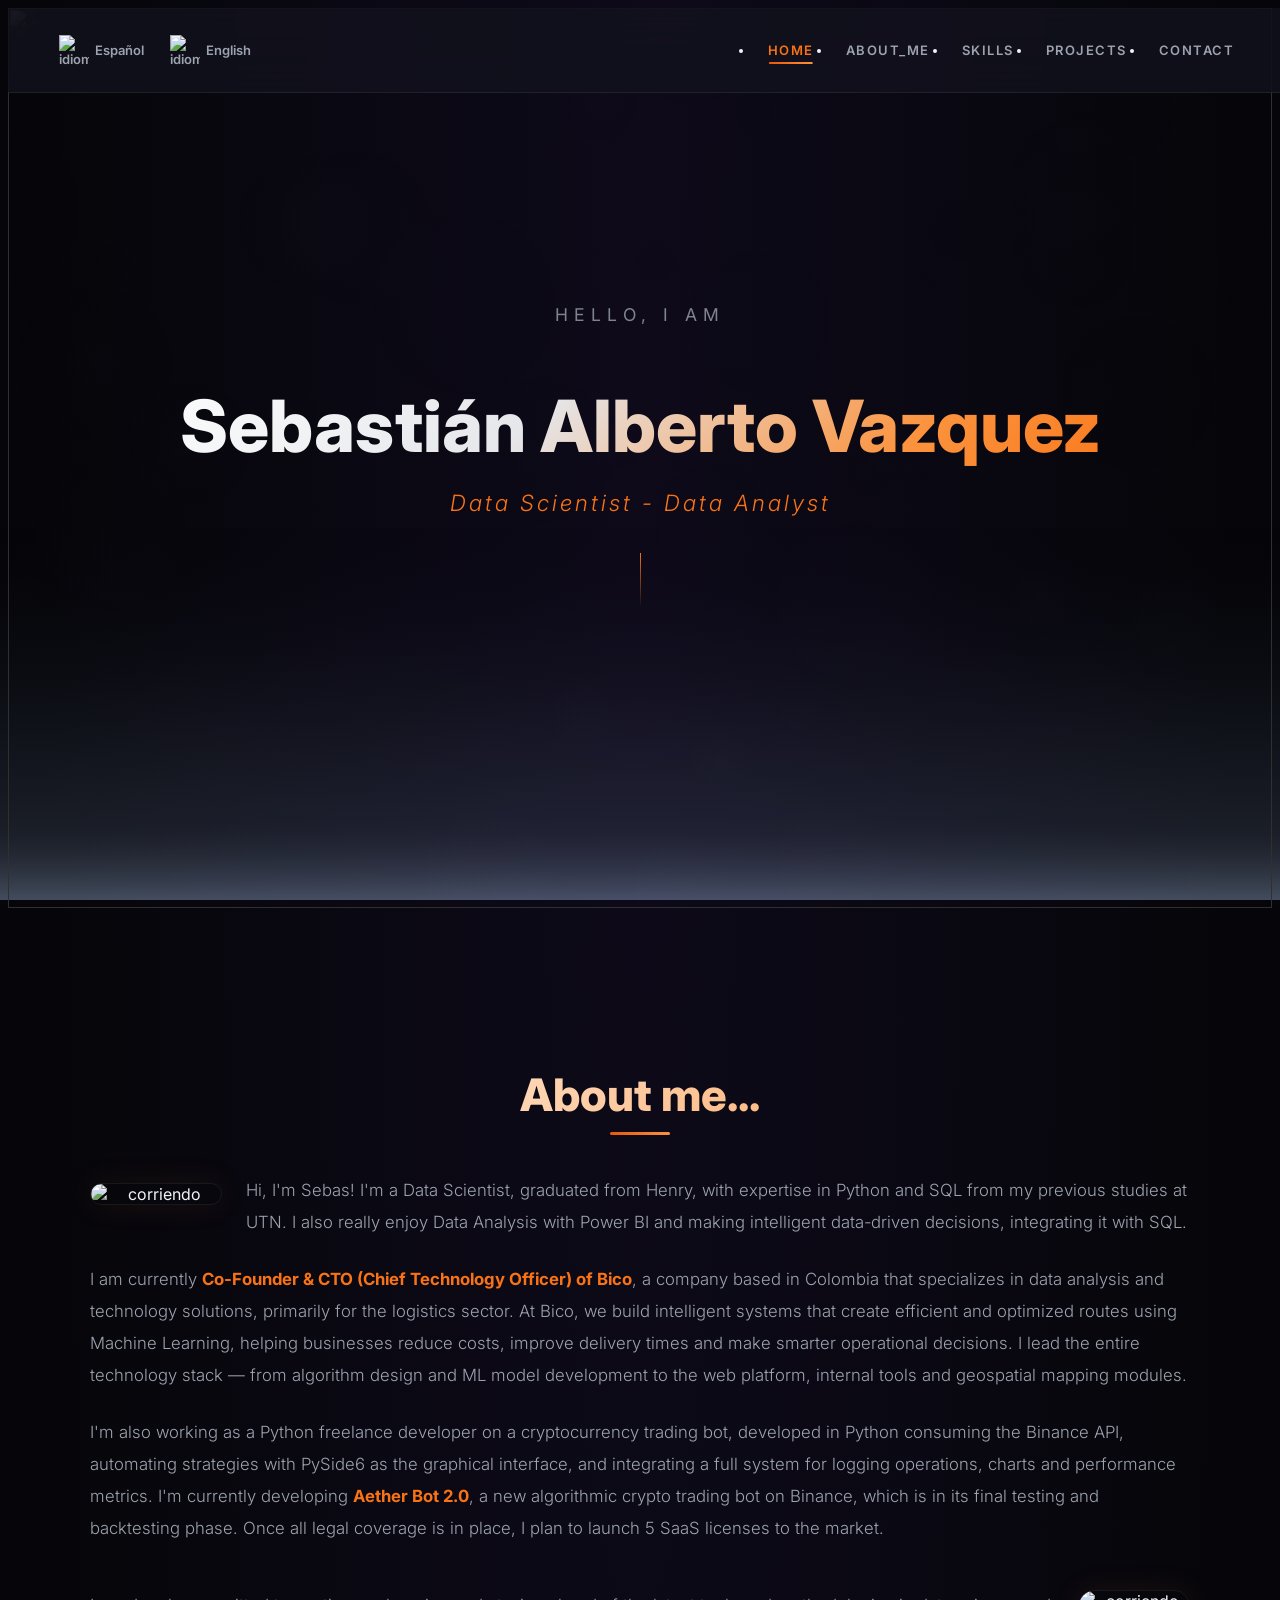
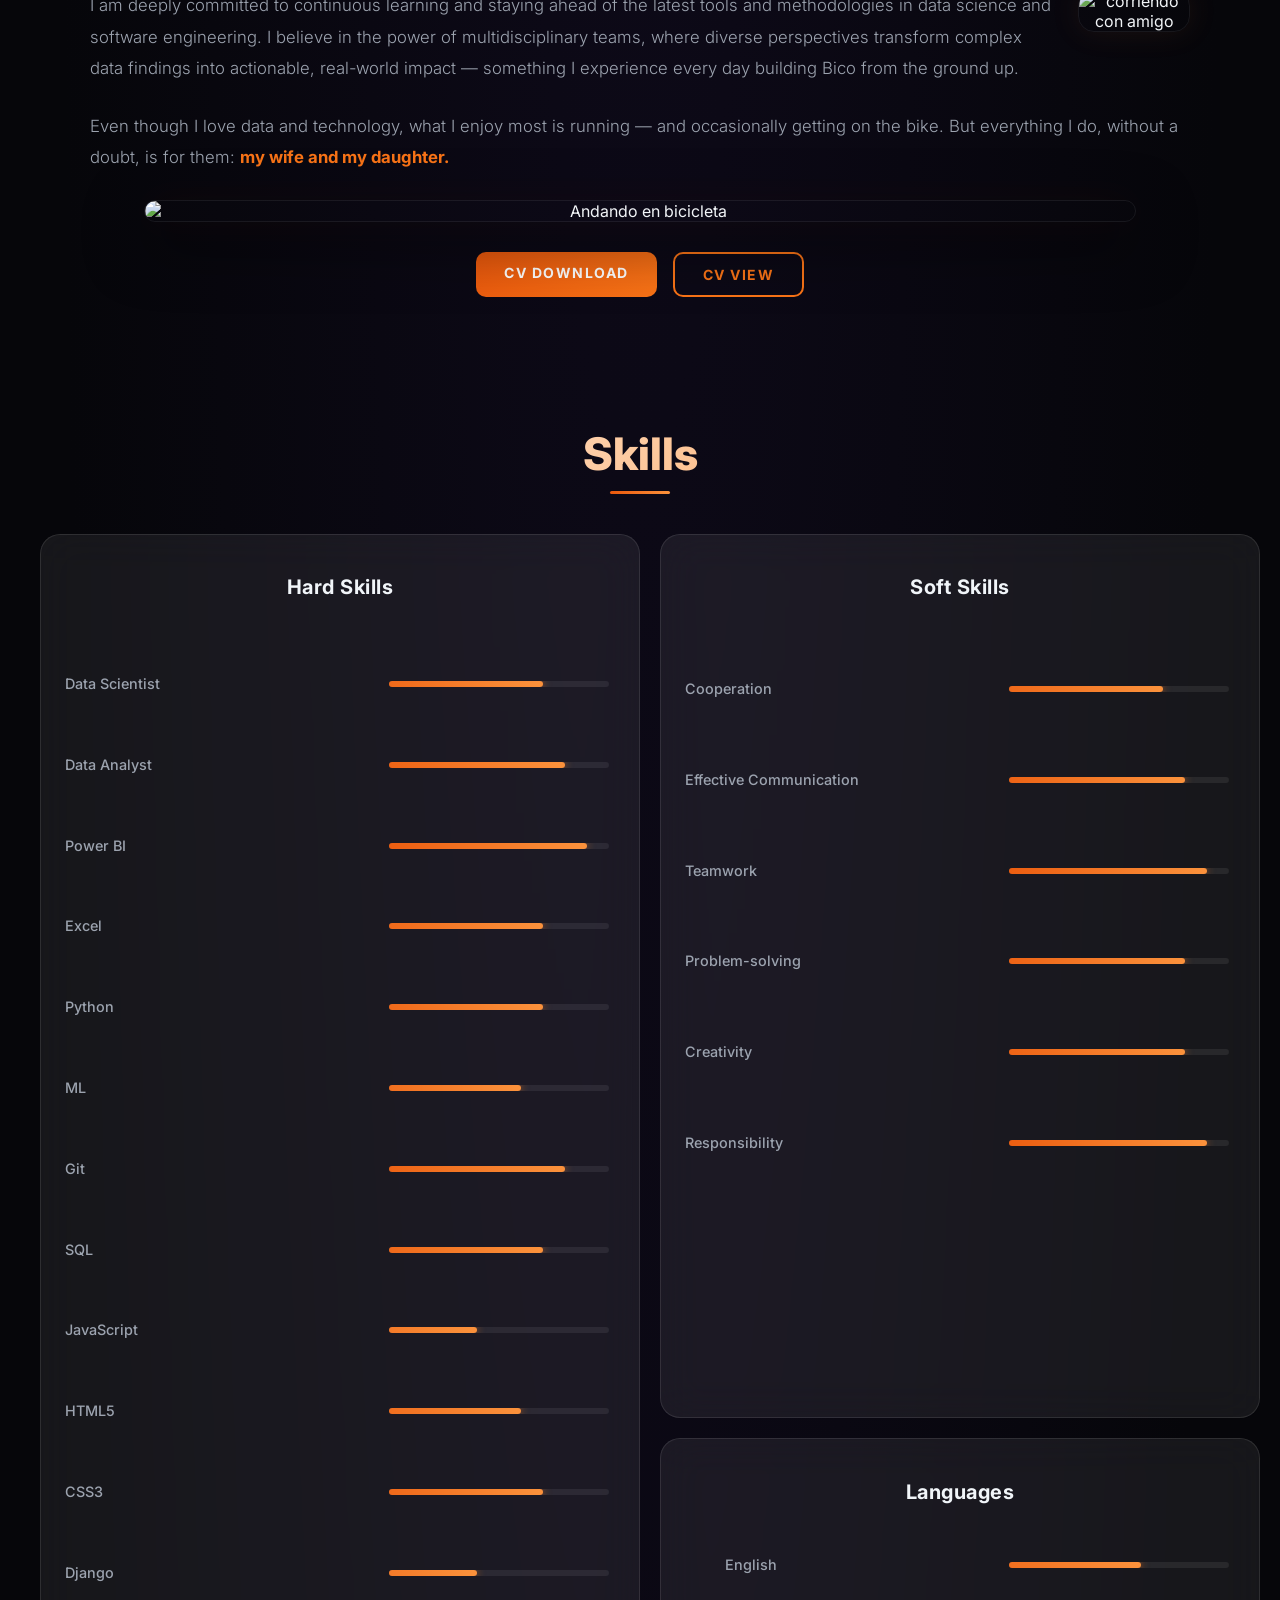
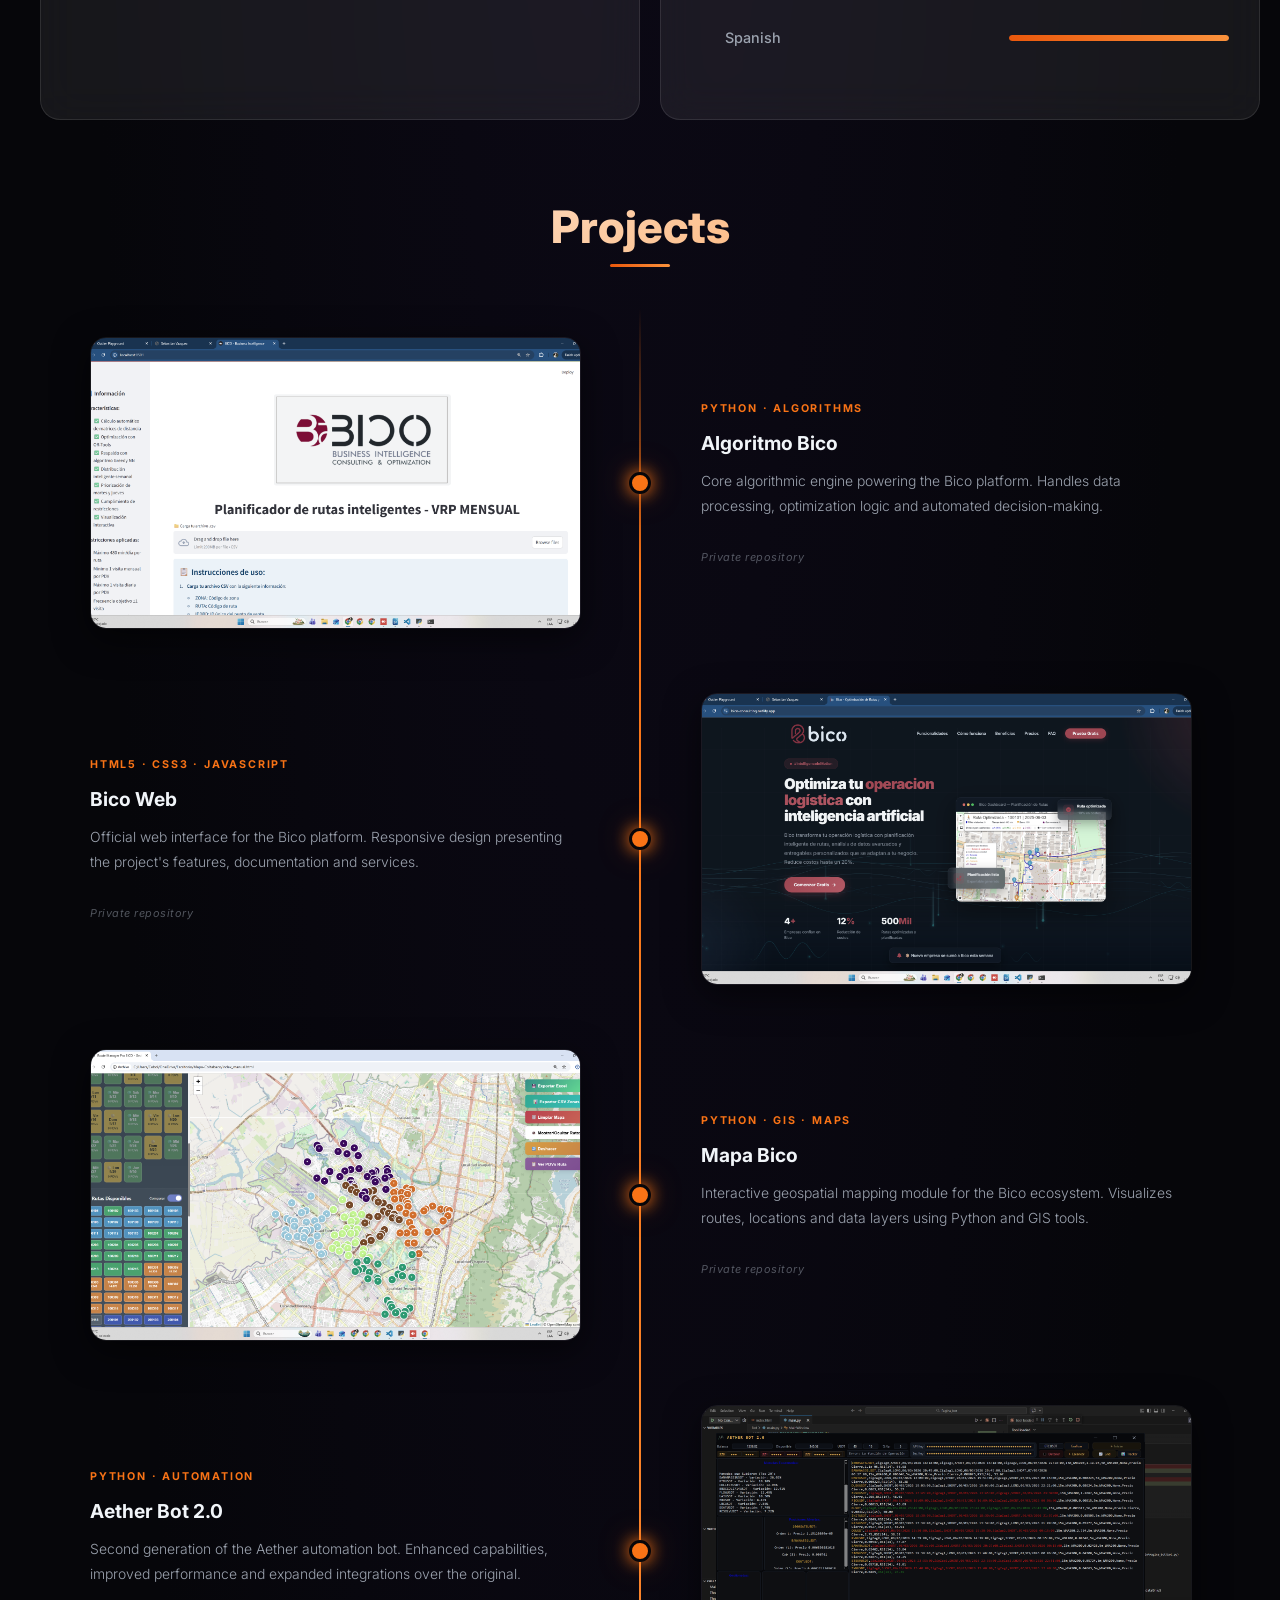
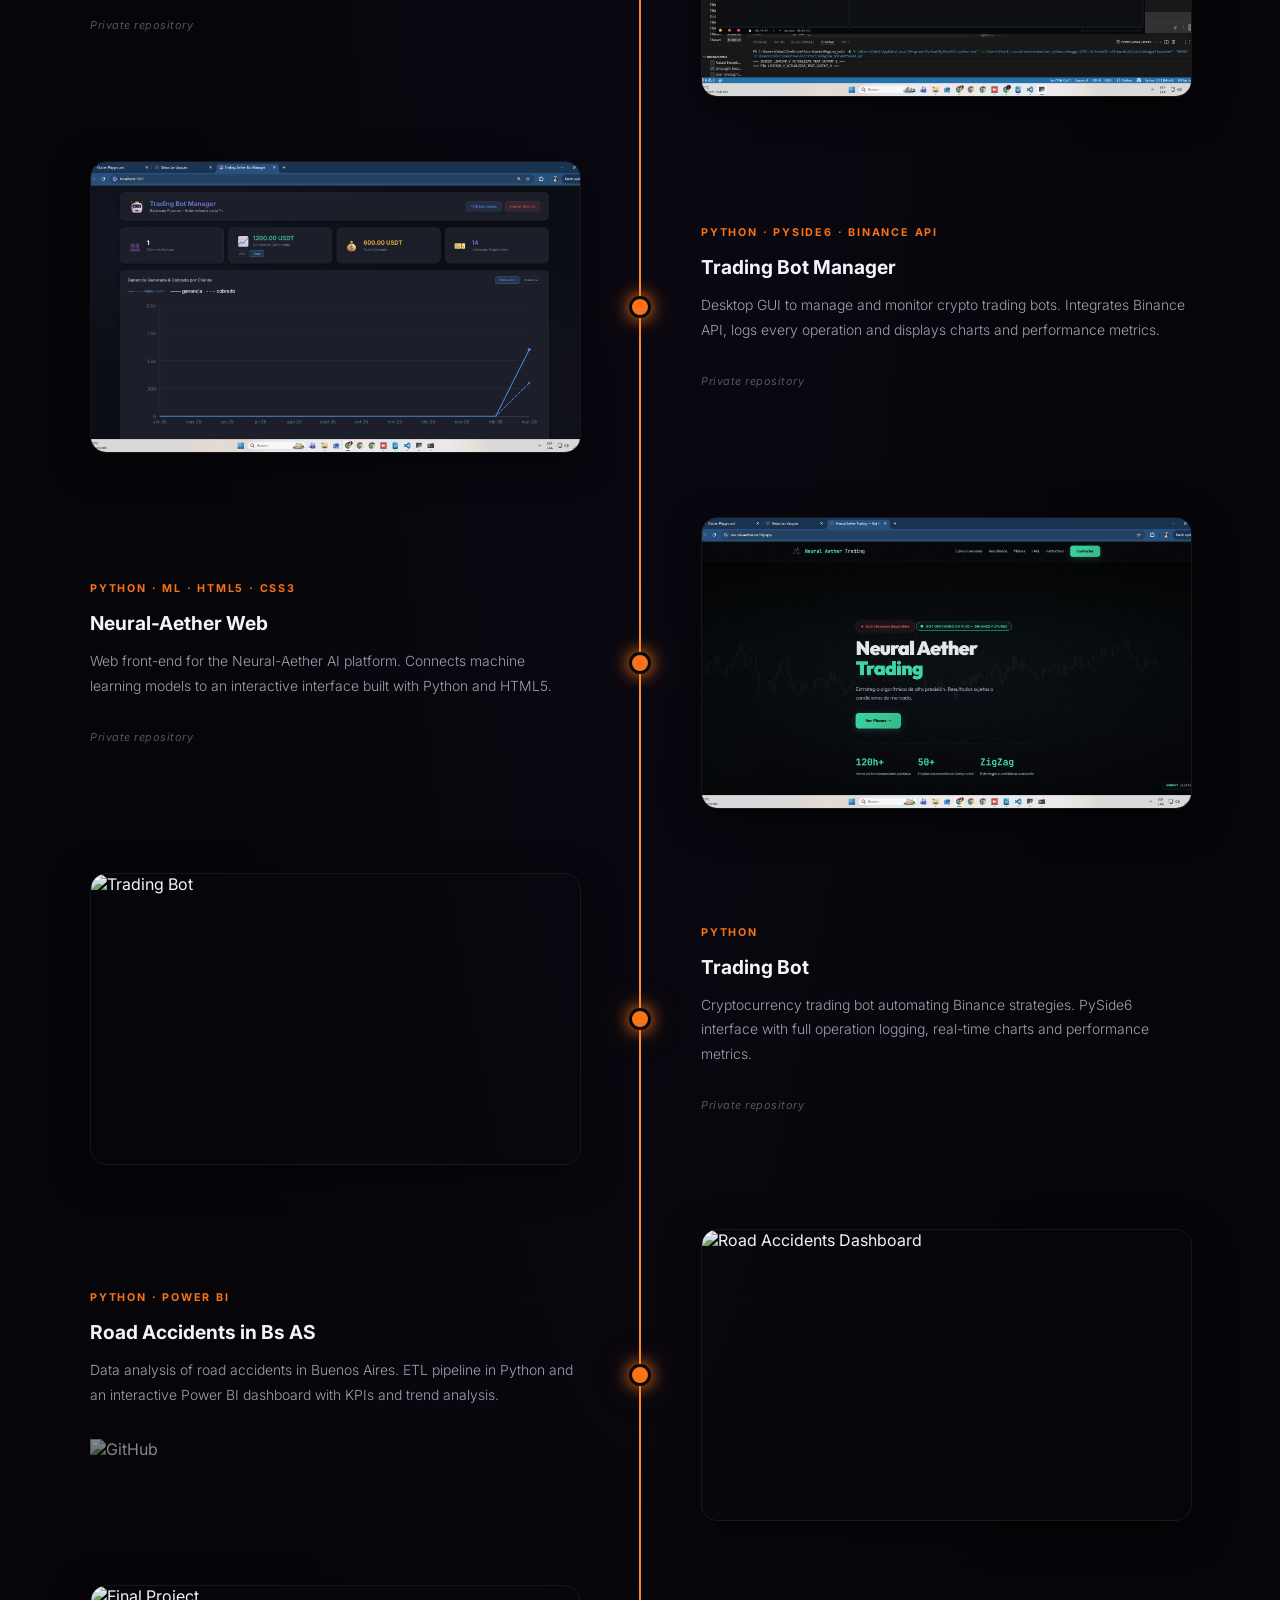
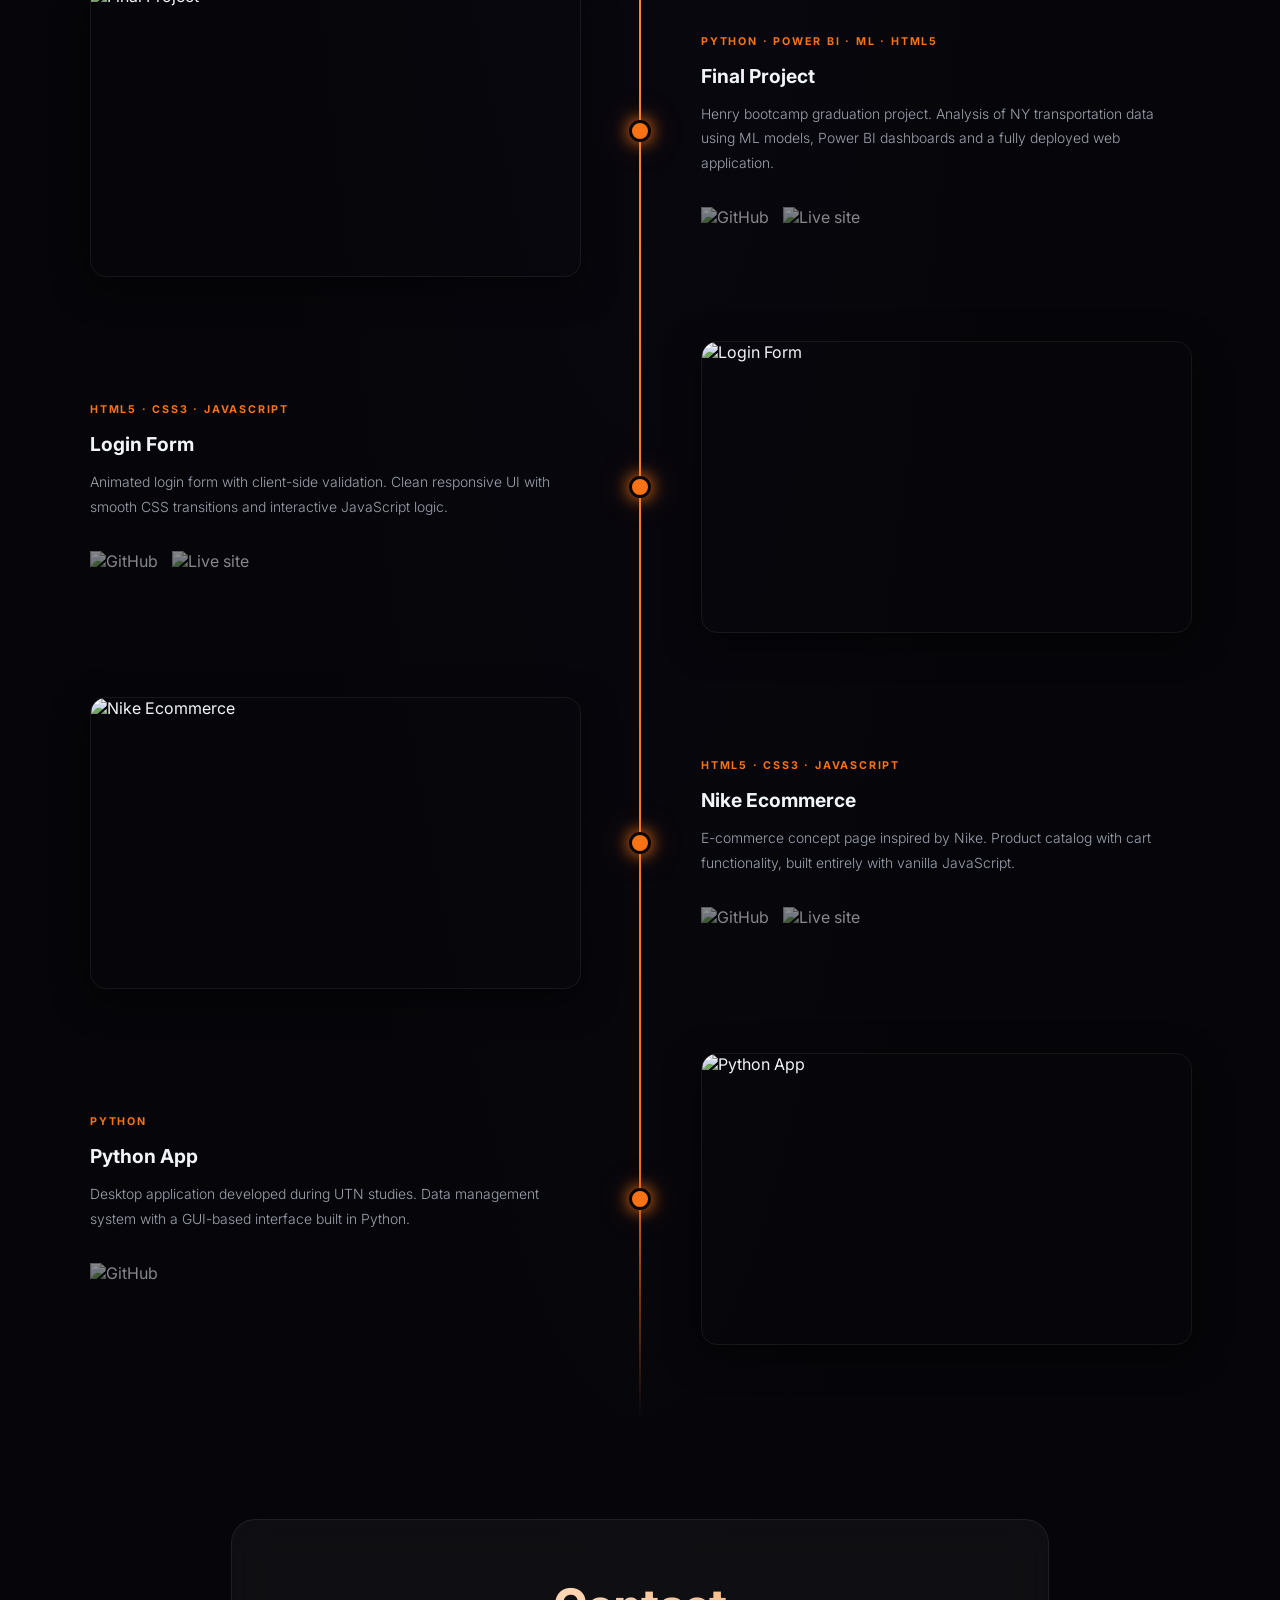
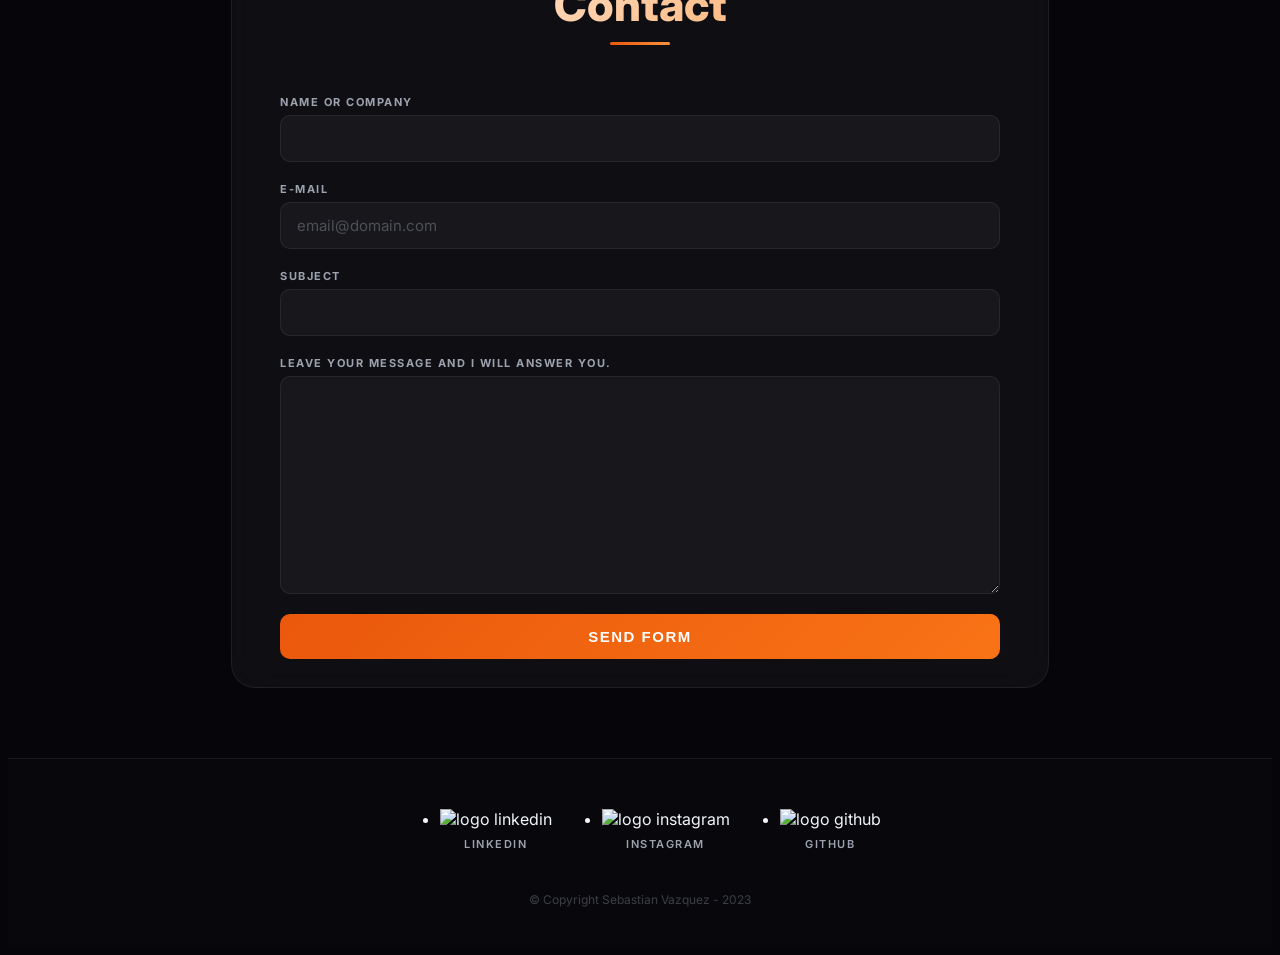
==== commit d409ddcb: "links arreglados" ====
--- a/Español/index.html
+++ b/Español/index.html
@@ -488,17 +488,17 @@
 
         <ul class="redes">
             <li class="red">
-                <a href="https://www.linkedin.com/in/sebastian-vazquez-67353722b"><img height="40" width="40" src="../imagenes/logo-linkedin.png" alt="logo linkedin">
+                <a href="https://www.linkedin.com/in/sebastian-alberto-vazquez"><img height="40" width="40" src="../imagenes/logo-linkedin.png" alt="logo linkedin">
                     <p class="linked">LinkedIn</p>
                 </a>
             </li>
             <li class="red">
-                <a href="https://www.instagram.com/sebi.cebolla/"><img height="40" width="40" src="../imagenes/logo-ig.png" alt="logo instagram">
+                <a href="https://www.instagram.com/SebitaElGordito/"><img height="40" width="40" src="../imagenes/logo-ig.png" alt="logo instagram">
                     <p class="instagram">Instagram</p>
                 </a>
             </li>
             <li class="red">
-                <a href="https://github.com/SebastianGSVV"><img height="40" width="40" src="../imagenes/logo-github.png" alt="logo github">
+                <a href="https://github.com/Sebastian-Vazquez"><img height="40" width="40" src="../imagenes/logo-github.png" alt="logo github">
                     <p>GitHub</p>
                 </a>
             </li>
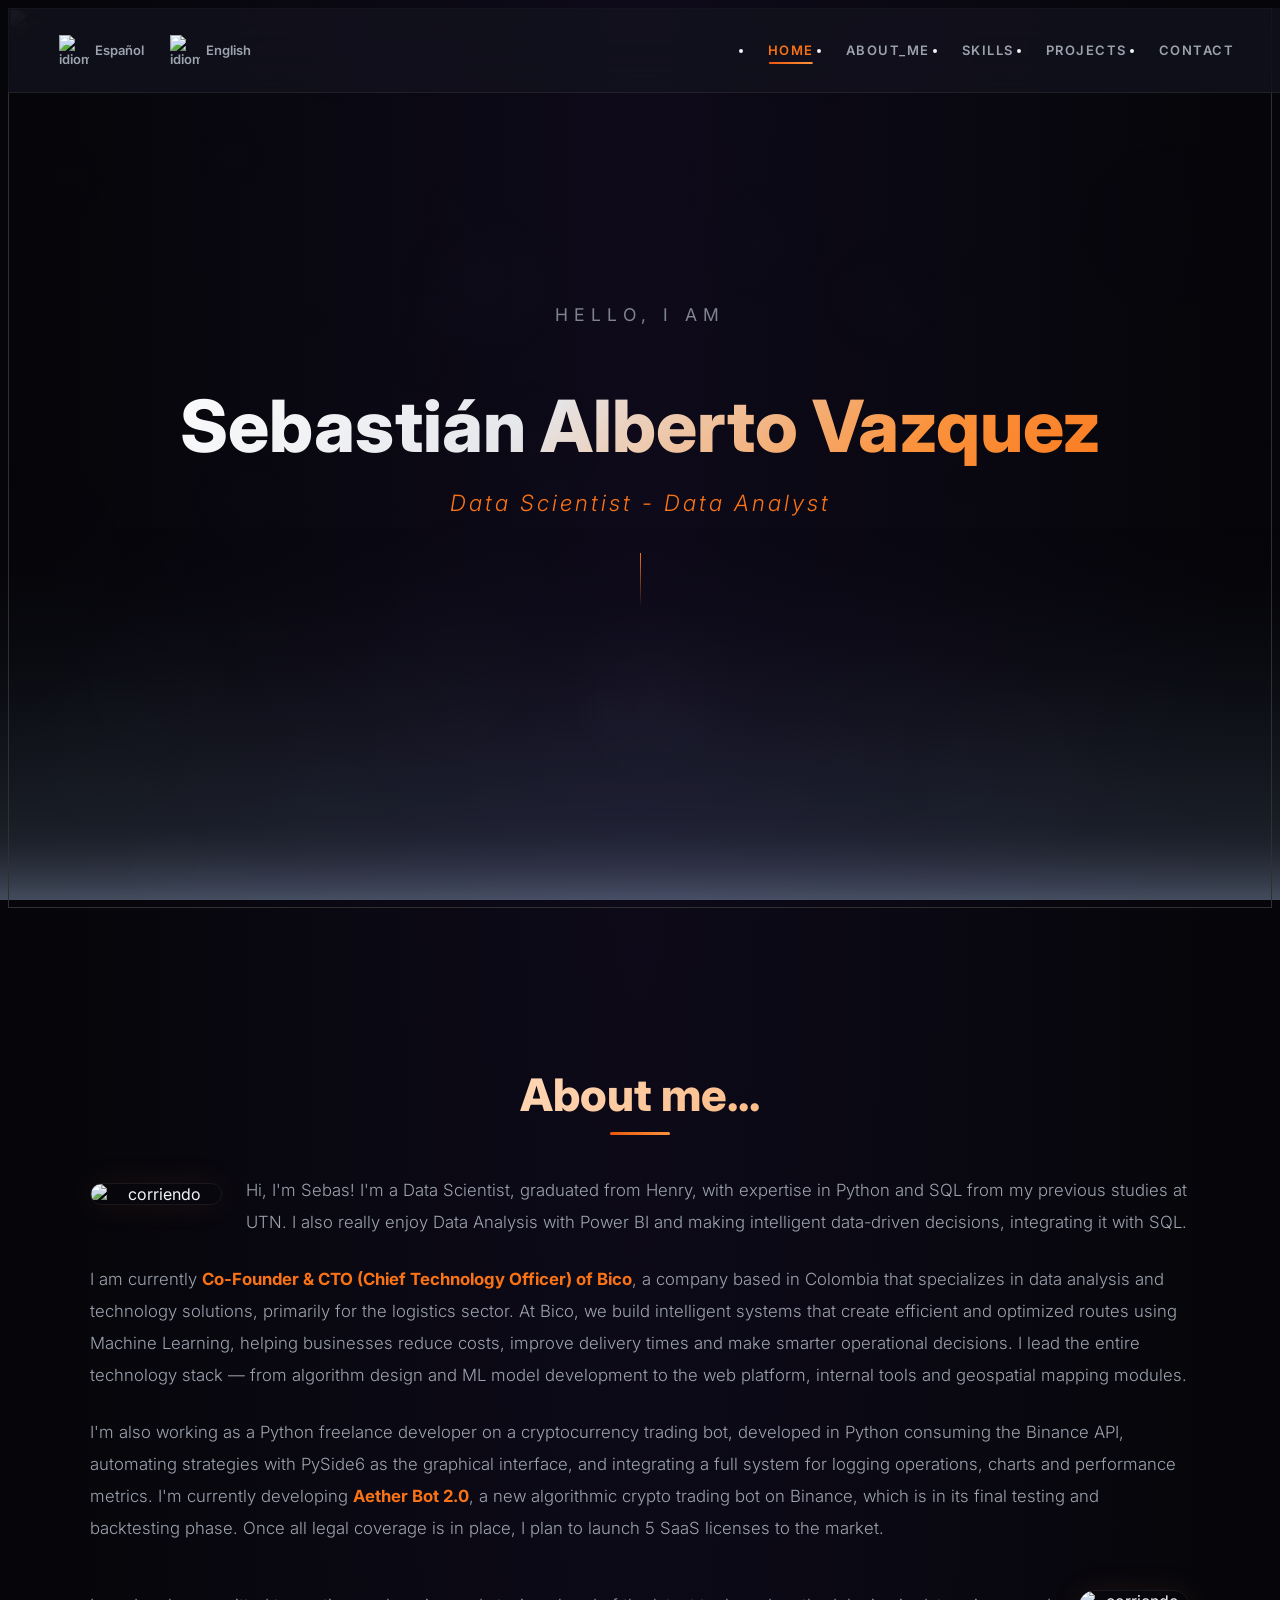
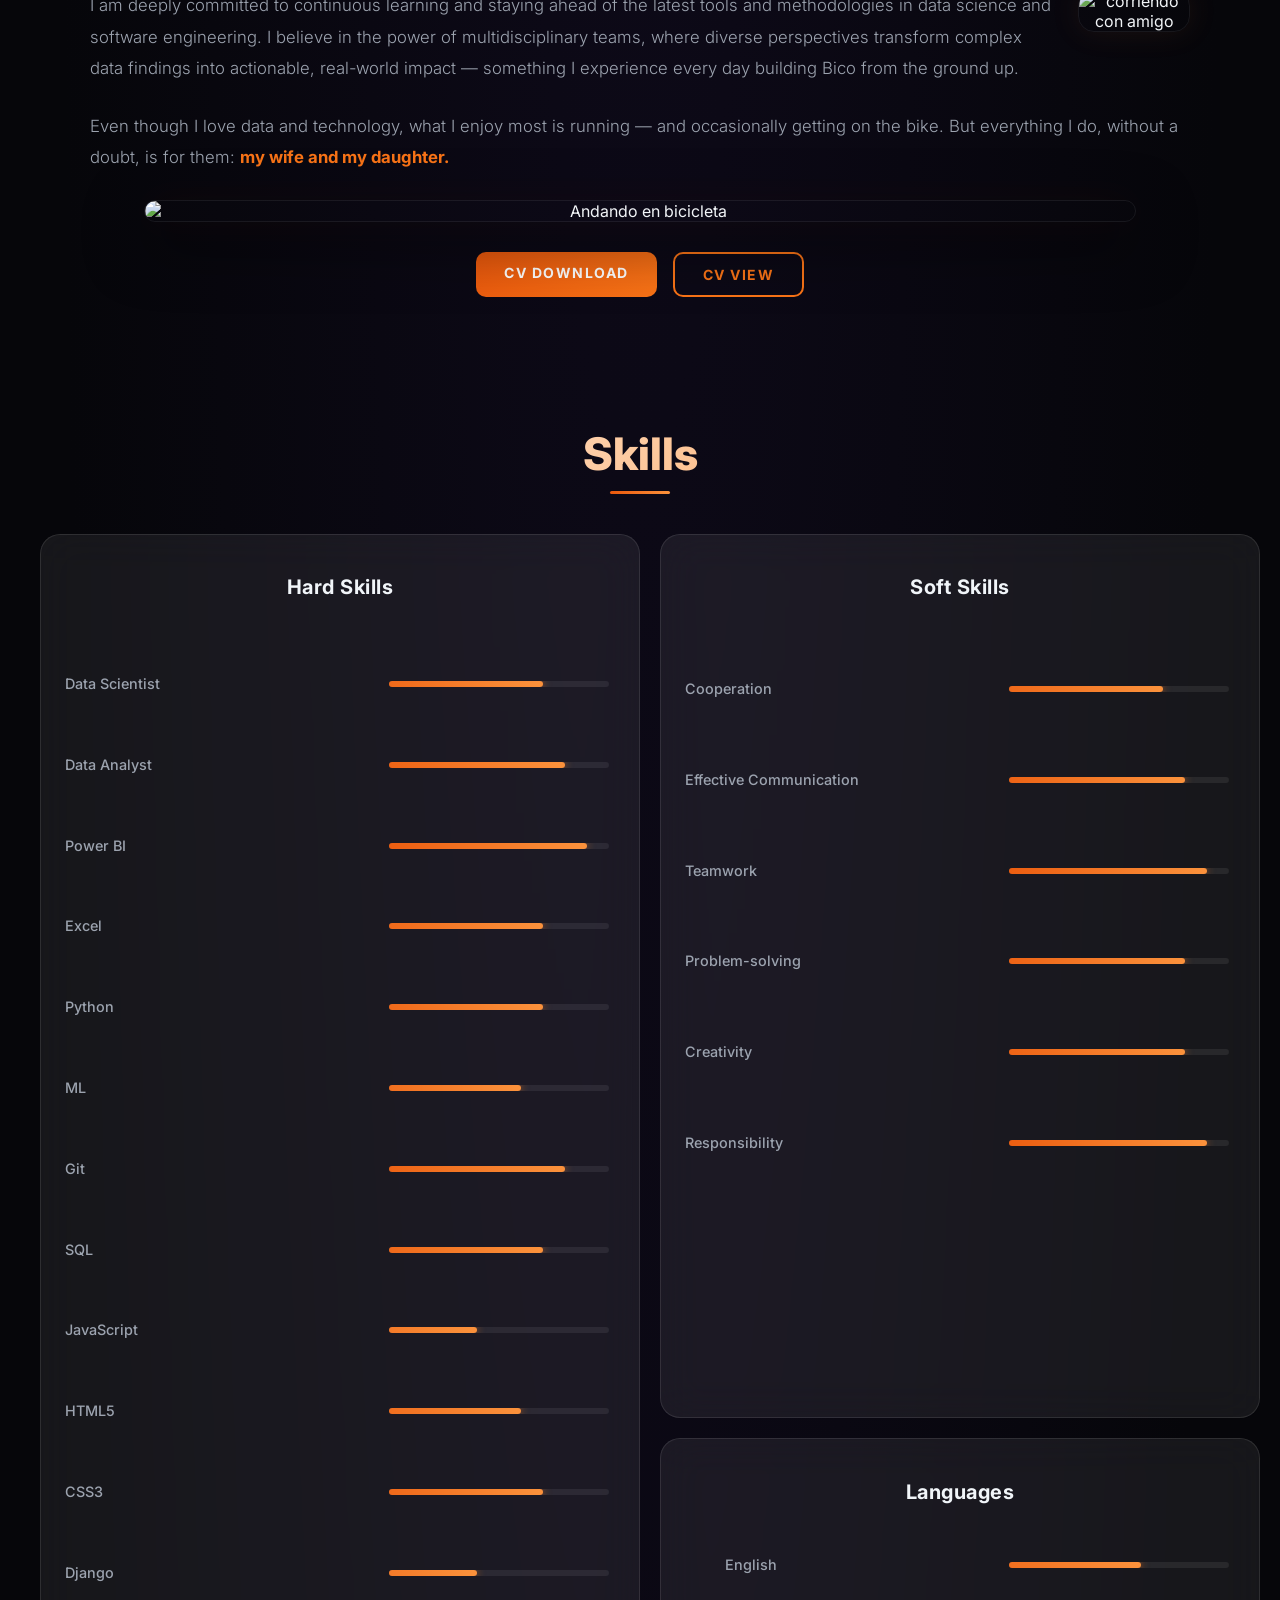
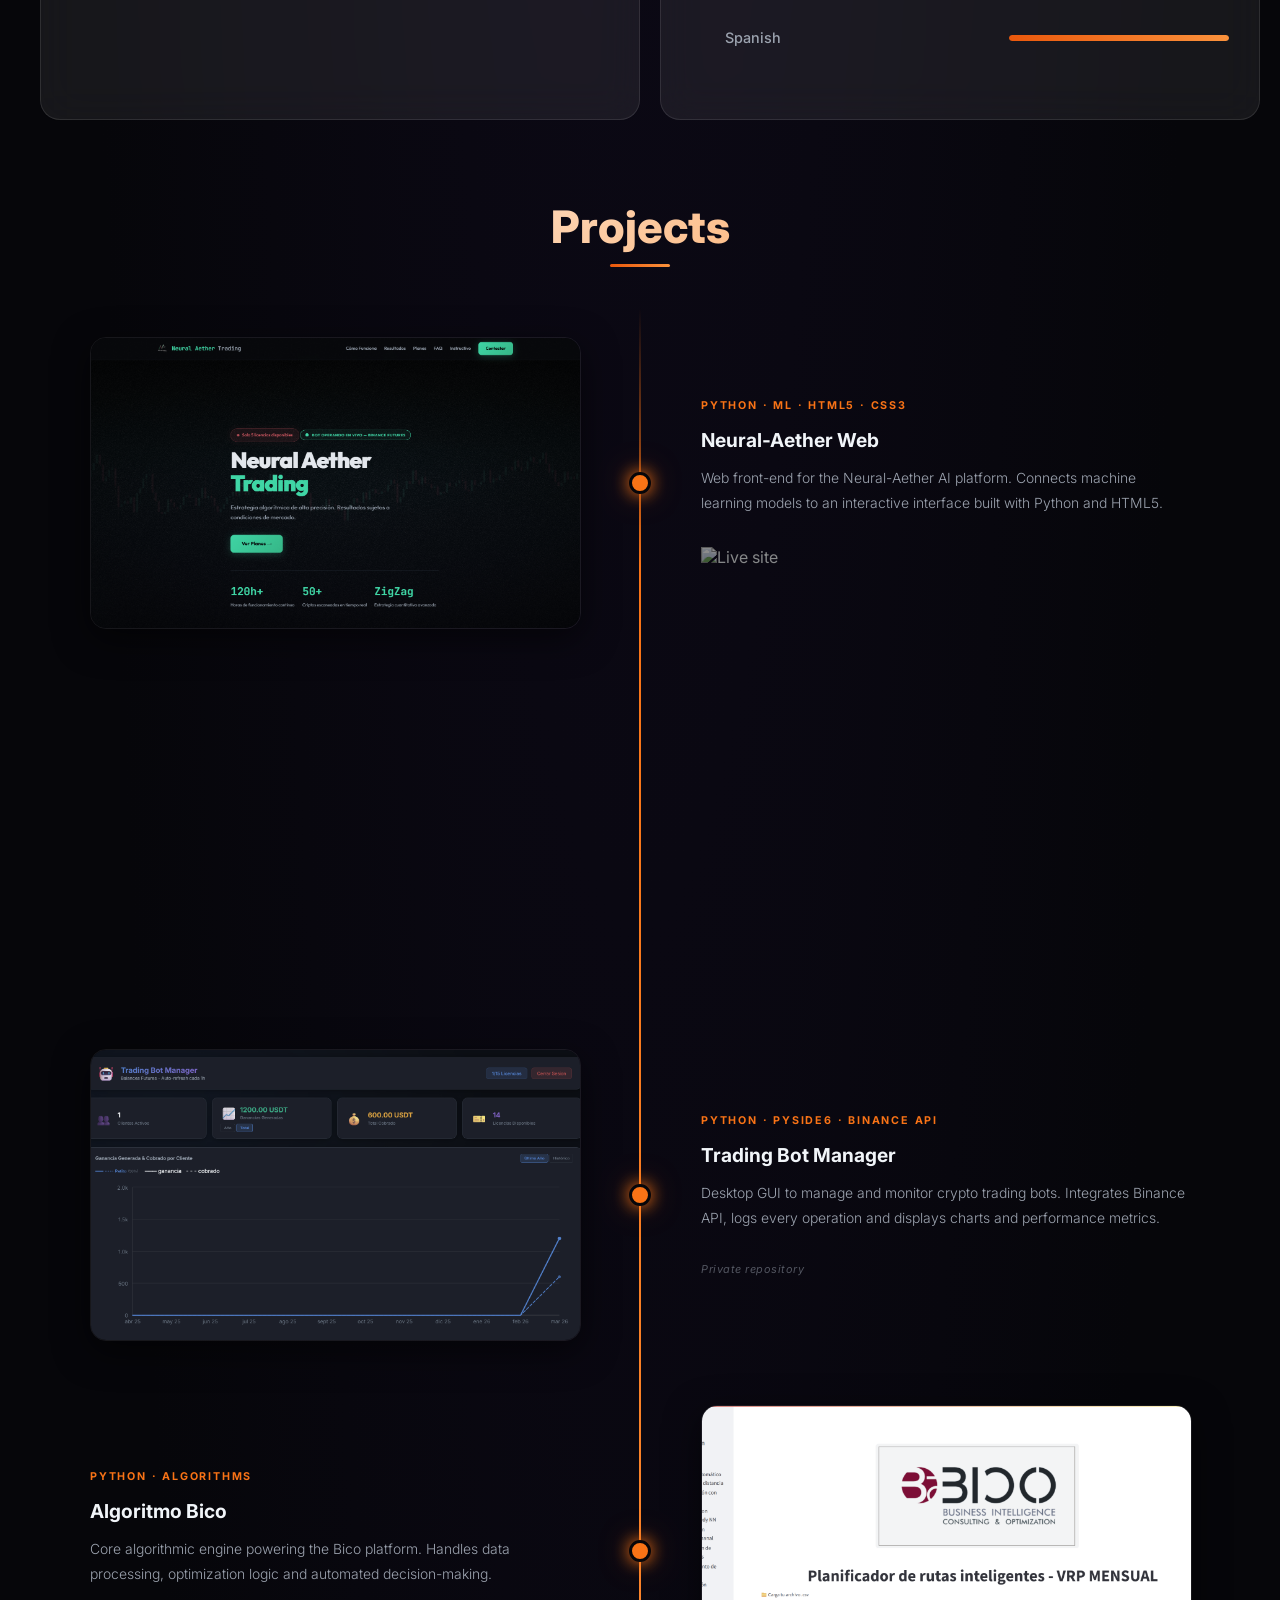
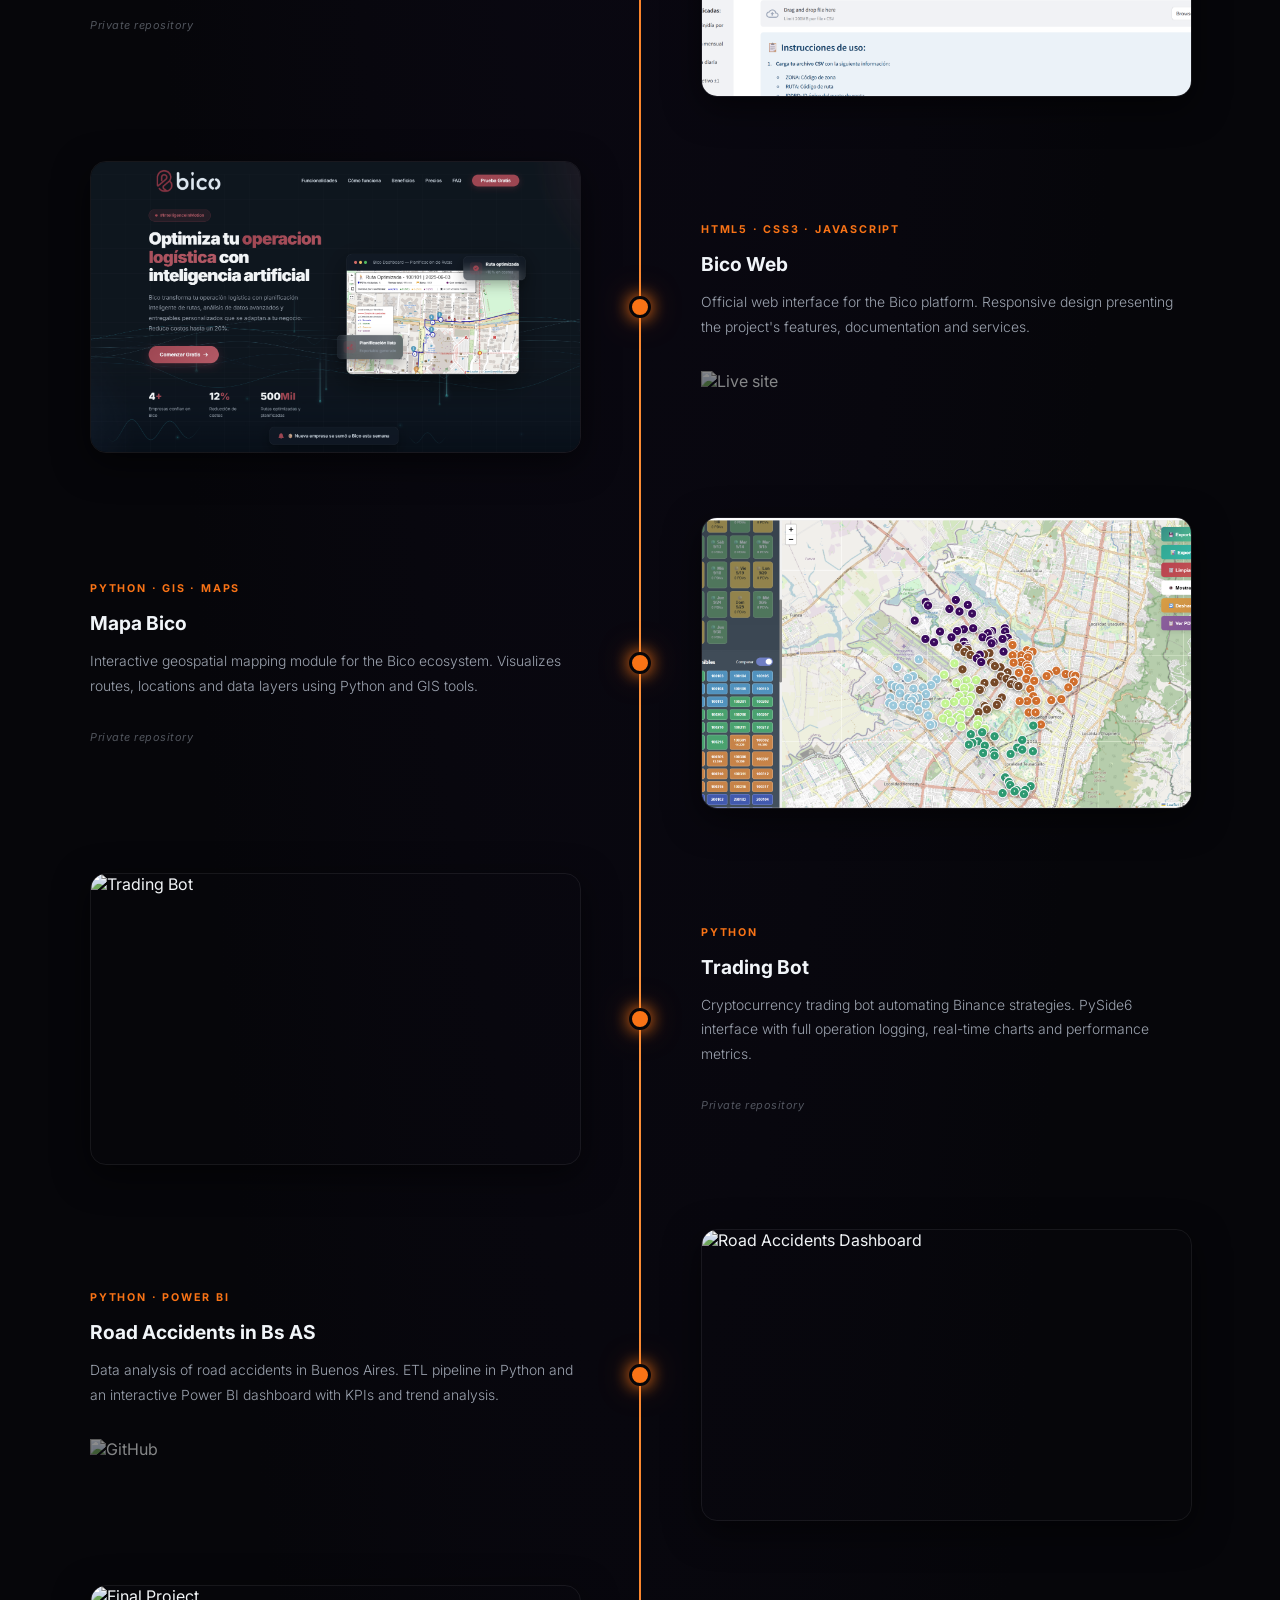
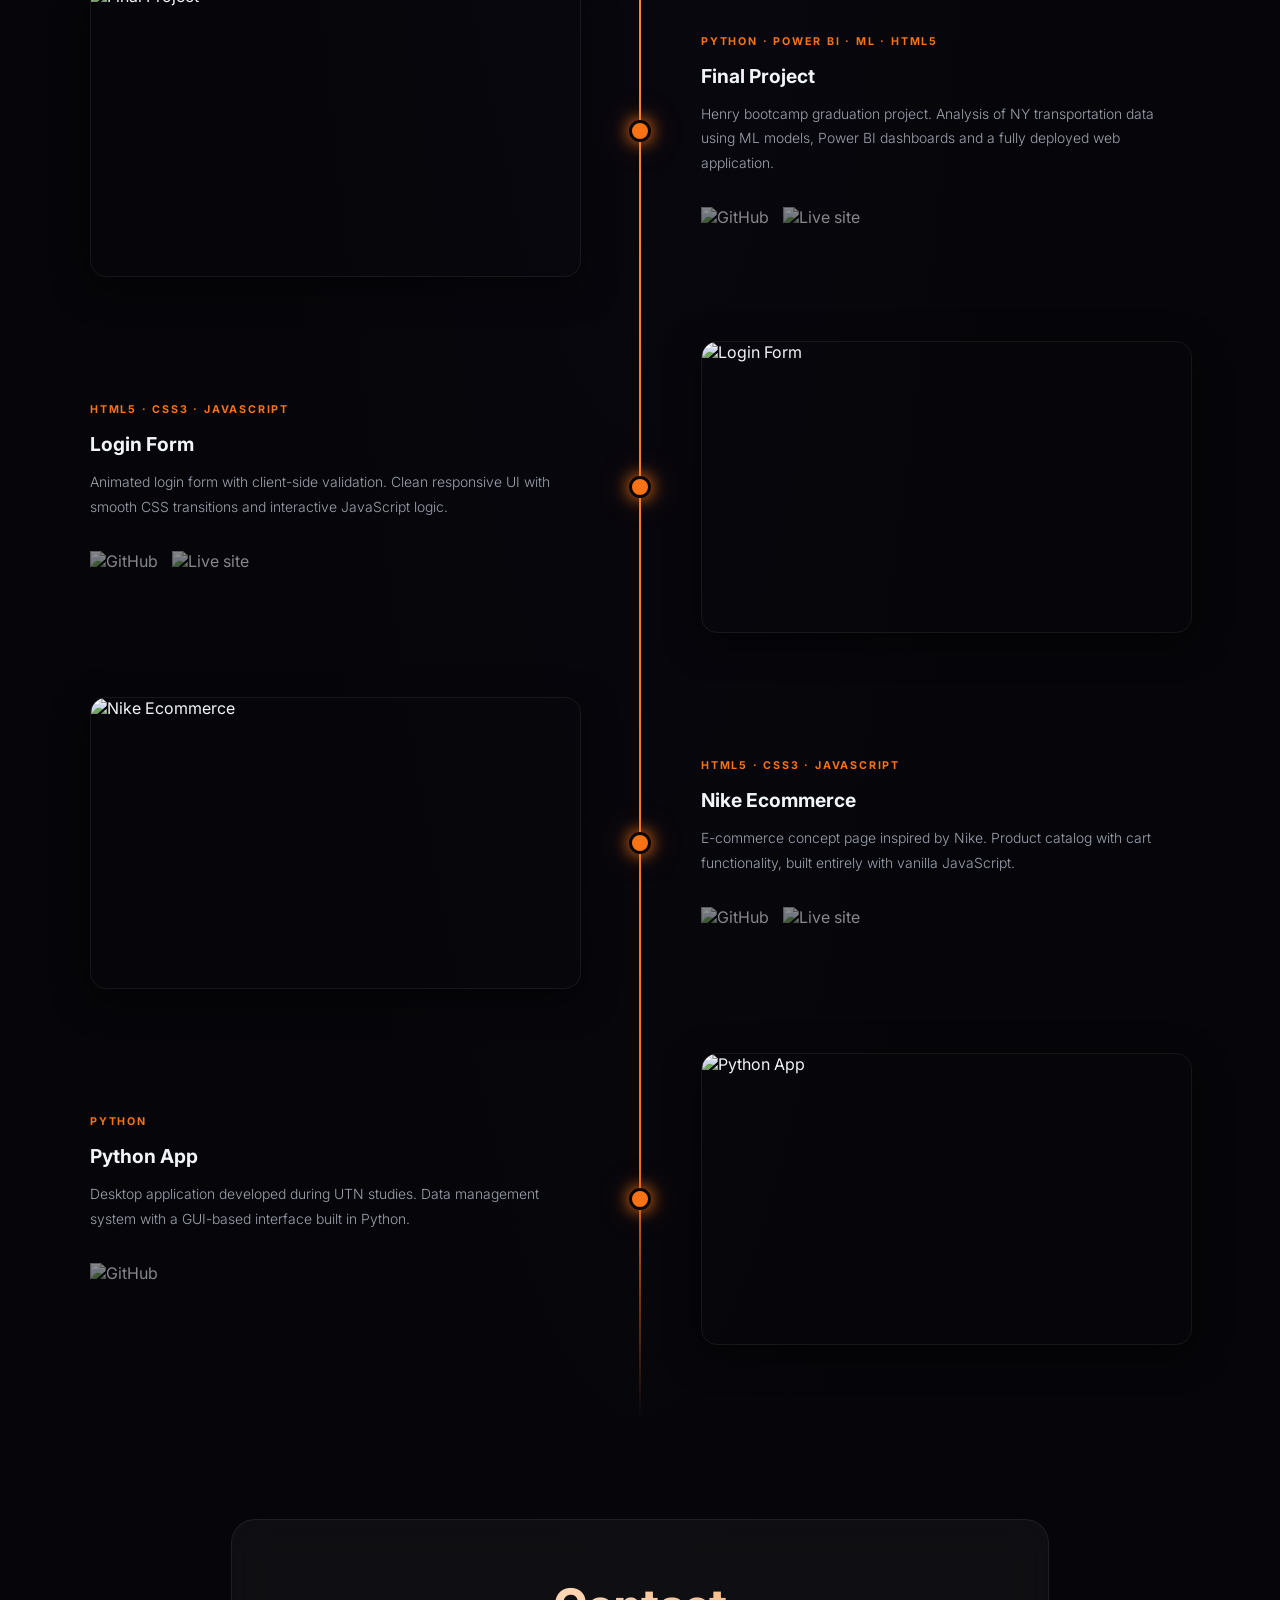
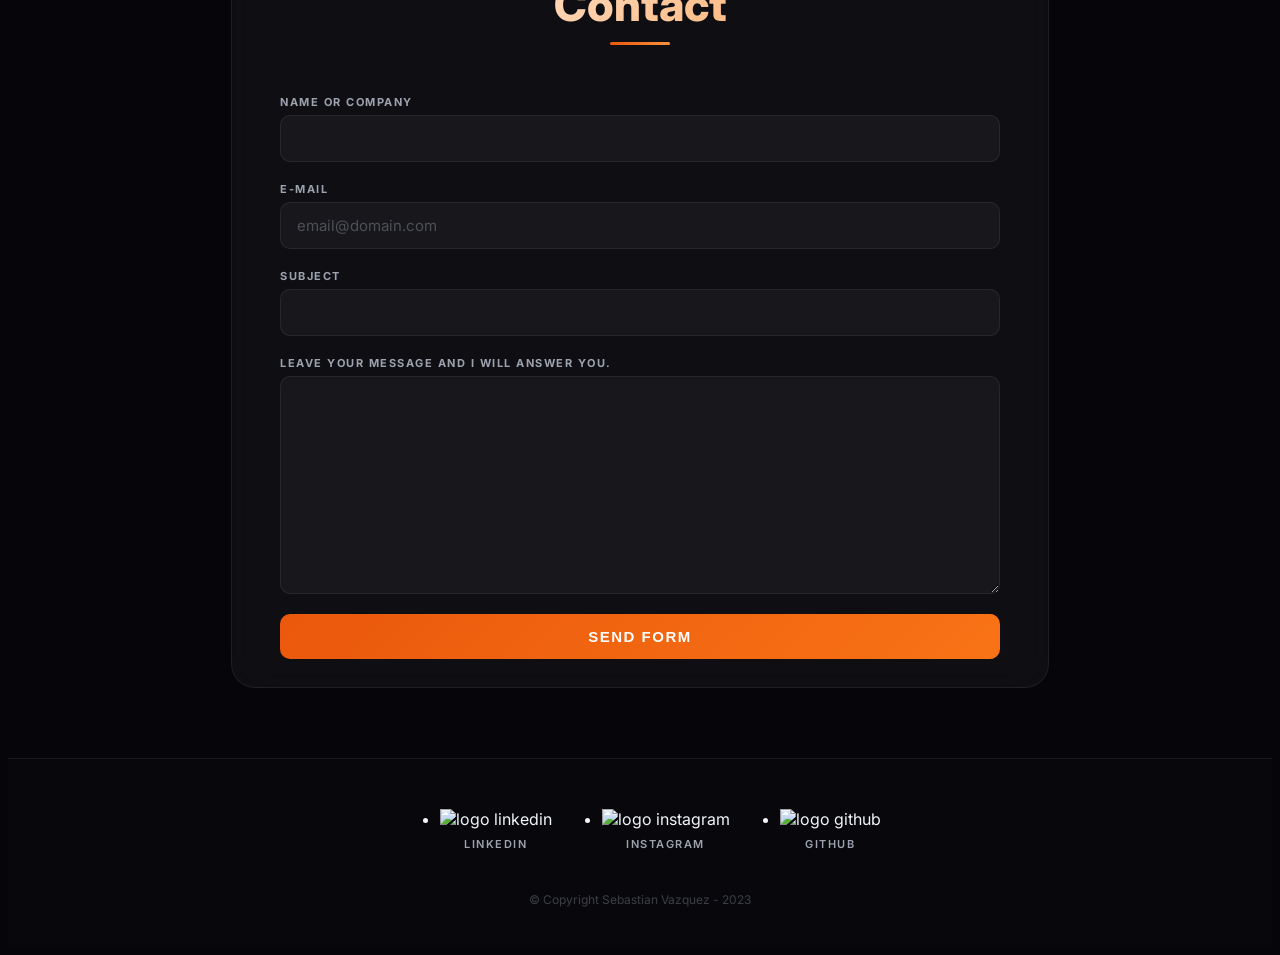
==== commit c3ca2c6e: "mejoras" ====
--- a/Español/index.html
+++ b/Español/index.html
@@ -245,12 +245,58 @@
 
             <div class="timeline">
 
-                <!-- 1 - Algoritmo Bico (left) -->
+                <!-- 1 - Neural-Aether Web (left) -->
                 <div class="tl-item tl-left">
                     <div class="tl-side tl-side--media">
-                        <img class="tl-img" src="../imagenes/algoritmo_bico.png" alt="Algoritmo Bico">
-                    </div>
-                    <div class="tl-connector"><div class="tl-dot"></div></div>
+                        <img class="tl-img" src="../imagenes/neural_aether_web.png" alt="Neural-Aether Web">
+                    </div>
+                    <div class="tl-connector"><div class="tl-dot"></div></div>
+                    <div class="tl-side tl-side--text">
+                        <div class="tl-card">
+                            <span class="tl-tag">Python · ML · HTML5 · CSS3</span>
+                            <h2 class="tl-title">Neural-Aether Web</h2>
+                            <p class="tl-desc">Web front-end for the Neural-Aether AI platform. Connects machine learning models to an interactive interface built with Python and HTML5.</p>
+                            <div class="tl-links">
+                                <a href="https://neural-aether.netlify.app/" target="_blank"><img class="tl-icon" height="36" width="44" src="../imagenes/icono-web.png" alt="Live site"></a>
+                            </div>
+                        </div>
+                    </div>
+                </div>
+
+                <!-- 2 - Aether Bot 2.0 (right) -->
+                <div class="tl-item tl-right">
+                    <div class="tl-side tl-side--text">
+                        <div class="tl-card">
+                            <span class="tl-tag">Python · Automation</span>
+                            <h2 class="tl-title">Aether Bot 2.0</h2>
+                            <p class="tl-desc">Second generation of the Aether automation bot. Enhanced capabilities, improved performance and expanded integrations over the original.</p>
+                            <div class="tl-links"><span class="tl-private">Private repository</span></div>
+                        </div>
+                    </div>
+                    <div class="tl-connector"><div class="tl-dot"></div></div>
+                    <div class="tl-side tl-side--media">
+                        <img class="tl-img" src="../imagenes/aether_bot.png" alt="Aether Bot 2.0">
+                    </div>
+                </div>
+
+                <!-- 3 - Trading Bot Manager (left) -->
+                <div class="tl-item tl-left">
+                    <div class="tl-side tl-side--media">
+                        <img class="tl-img" src="../imagenes/trading_bot_manager.png" alt="Trading Bot Manager">
+                    </div>
+                    <div class="tl-connector"><div class="tl-dot"></div></div>
+                    <div class="tl-side tl-side--text">
+                        <div class="tl-card">
+                            <span class="tl-tag">Python · PySide6 · Binance API</span>
+                            <h2 class="tl-title">Trading Bot Manager</h2>
+                            <p class="tl-desc">Desktop GUI to manage and monitor crypto trading bots. Integrates Binance API, logs every operation and displays charts and performance metrics.</p>
+                            <div class="tl-links"><span class="tl-private">Private repository</span></div>
+                        </div>
+                    </div>
+                </div>
+
+                <!-- 4 - Algoritmo Bico (right) -->
+                <div class="tl-item tl-right">
                     <div class="tl-side tl-side--text">
                         <div class="tl-card">
                             <span class="tl-tag">Python · Algorithms</span>
@@ -259,30 +305,32 @@
                             <div class="tl-links"><span class="tl-private">Private repository</span></div>
                         </div>
                     </div>
-                </div>
-
-                <!-- 2 - Bico Web (right) -->
-                <div class="tl-item tl-right">
+                    <div class="tl-connector"><div class="tl-dot"></div></div>
+                    <div class="tl-side tl-side--media">
+                        <img class="tl-img" src="../imagenes/algoritmo_bico.png" alt="Algoritmo Bico">
+                    </div>
+                </div>
+
+                <!-- 5 - Bico Web (left) -->
+                <div class="tl-item tl-left">
+                    <div class="tl-side tl-side--media">
+                        <img class="tl-img" src="../imagenes/bico_web.png" alt="Bico Web">
+                    </div>
+                    <div class="tl-connector"><div class="tl-dot"></div></div>
                     <div class="tl-side tl-side--text">
                         <div class="tl-card">
                             <span class="tl-tag">HTML5 · CSS3 · JavaScript</span>
                             <h2 class="tl-title">Bico Web</h2>
                             <p class="tl-desc">Official web interface for the Bico platform. Responsive design presenting the project's features, documentation and services.</p>
-                            <div class="tl-links"><span class="tl-private">Private repository</span></div>
-                        </div>
-                    </div>
-                    <div class="tl-connector"><div class="tl-dot"></div></div>
-                    <div class="tl-side tl-side--media">
-                        <img class="tl-img" src="../imagenes/bico_web.png" alt="Bico Web">
-                    </div>
-                </div>
-
-                <!-- 3 - Mapa Bico (left) -->
-                <div class="tl-item tl-left">
-                    <div class="tl-side tl-side--media">
-                        <img class="tl-img" src="../imagenes/mapa_bico.png" alt="Mapa Bico">
-                    </div>
-                    <div class="tl-connector"><div class="tl-dot"></div></div>
+                            <div class="tl-links">
+                                <a href="https://bico-consulting.netlify.app/" target="_blank"><img class="tl-icon" height="36" width="44" src="../imagenes/icono-web.png" alt="Live site"></a>
+                            </div>
+                        </div>
+                    </div>
+                </div>
+
+                <!-- 6 - Mapa Bico (right) -->
+                <div class="tl-item tl-right">
                     <div class="tl-side tl-side--text">
                         <div class="tl-card">
                             <span class="tl-tag">Python · GIS · Maps</span>
@@ -291,53 +339,9 @@
                             <div class="tl-links"><span class="tl-private">Private repository</span></div>
                         </div>
                     </div>
-                </div>
-
-                <!-- 4 - Aether Bot 2.0 (right) -->
-                <div class="tl-item tl-right">
-                    <div class="tl-side tl-side--text">
-                        <div class="tl-card">
-                            <span class="tl-tag">Python · Automation</span>
-                            <h2 class="tl-title">Aether Bot 2.0</h2>
-                            <p class="tl-desc">Second generation of the Aether automation bot. Enhanced capabilities, improved performance and expanded integrations over the original.</p>
-                            <div class="tl-links"><span class="tl-private">Private repository</span></div>
-                        </div>
-                    </div>
-                    <div class="tl-connector"><div class="tl-dot"></div></div>
-                    <div class="tl-side tl-side--media">
-                        <img class="tl-img" src="../imagenes/aether_bot.png" alt="Aether Bot 2.0">
-                    </div>
-                </div>
-
-                <!-- 5 - Trading Bot Manager (left) -->
-                <div class="tl-item tl-left">
-                    <div class="tl-side tl-side--media">
-                        <img class="tl-img" src="../imagenes/trading_bot_manager.png" alt="Trading Bot Manager">
-                    </div>
-                    <div class="tl-connector"><div class="tl-dot"></div></div>
-                    <div class="tl-side tl-side--text">
-                        <div class="tl-card">
-                            <span class="tl-tag">Python · PySide6 · Binance API</span>
-                            <h2 class="tl-title">Trading Bot Manager</h2>
-                            <p class="tl-desc">Desktop GUI to manage and monitor crypto trading bots. Integrates Binance API, logs every operation and displays charts and performance metrics.</p>
-                            <div class="tl-links"><span class="tl-private">Private repository</span></div>
-                        </div>
-                    </div>
-                </div>
-
-                <!-- 6 - Neural-Aether Web (right) -->
-                <div class="tl-item tl-right">
-                    <div class="tl-side tl-side--text">
-                        <div class="tl-card">
-                            <span class="tl-tag">Python · ML · HTML5 · CSS3</span>
-                            <h2 class="tl-title">Neural-Aether Web</h2>
-                            <p class="tl-desc">Web front-end for the Neural-Aether AI platform. Connects machine learning models to an interactive interface built with Python and HTML5.</p>
-                            <div class="tl-links"><span class="tl-private">Private repository</span></div>
-                        </div>
-                    </div>
-                    <div class="tl-connector"><div class="tl-dot"></div></div>
-                    <div class="tl-side tl-side--media">
-                        <img class="tl-img" src="../imagenes/neural_aether_web.png" alt="Neural-Aether Web">
+                    <div class="tl-connector"><div class="tl-dot"></div></div>
+                    <div class="tl-side tl-side--media">
+                        <img class="tl-img" src="../imagenes/mapa_bico.png" alt="Mapa Bico">
                     </div>
                 </div>
 
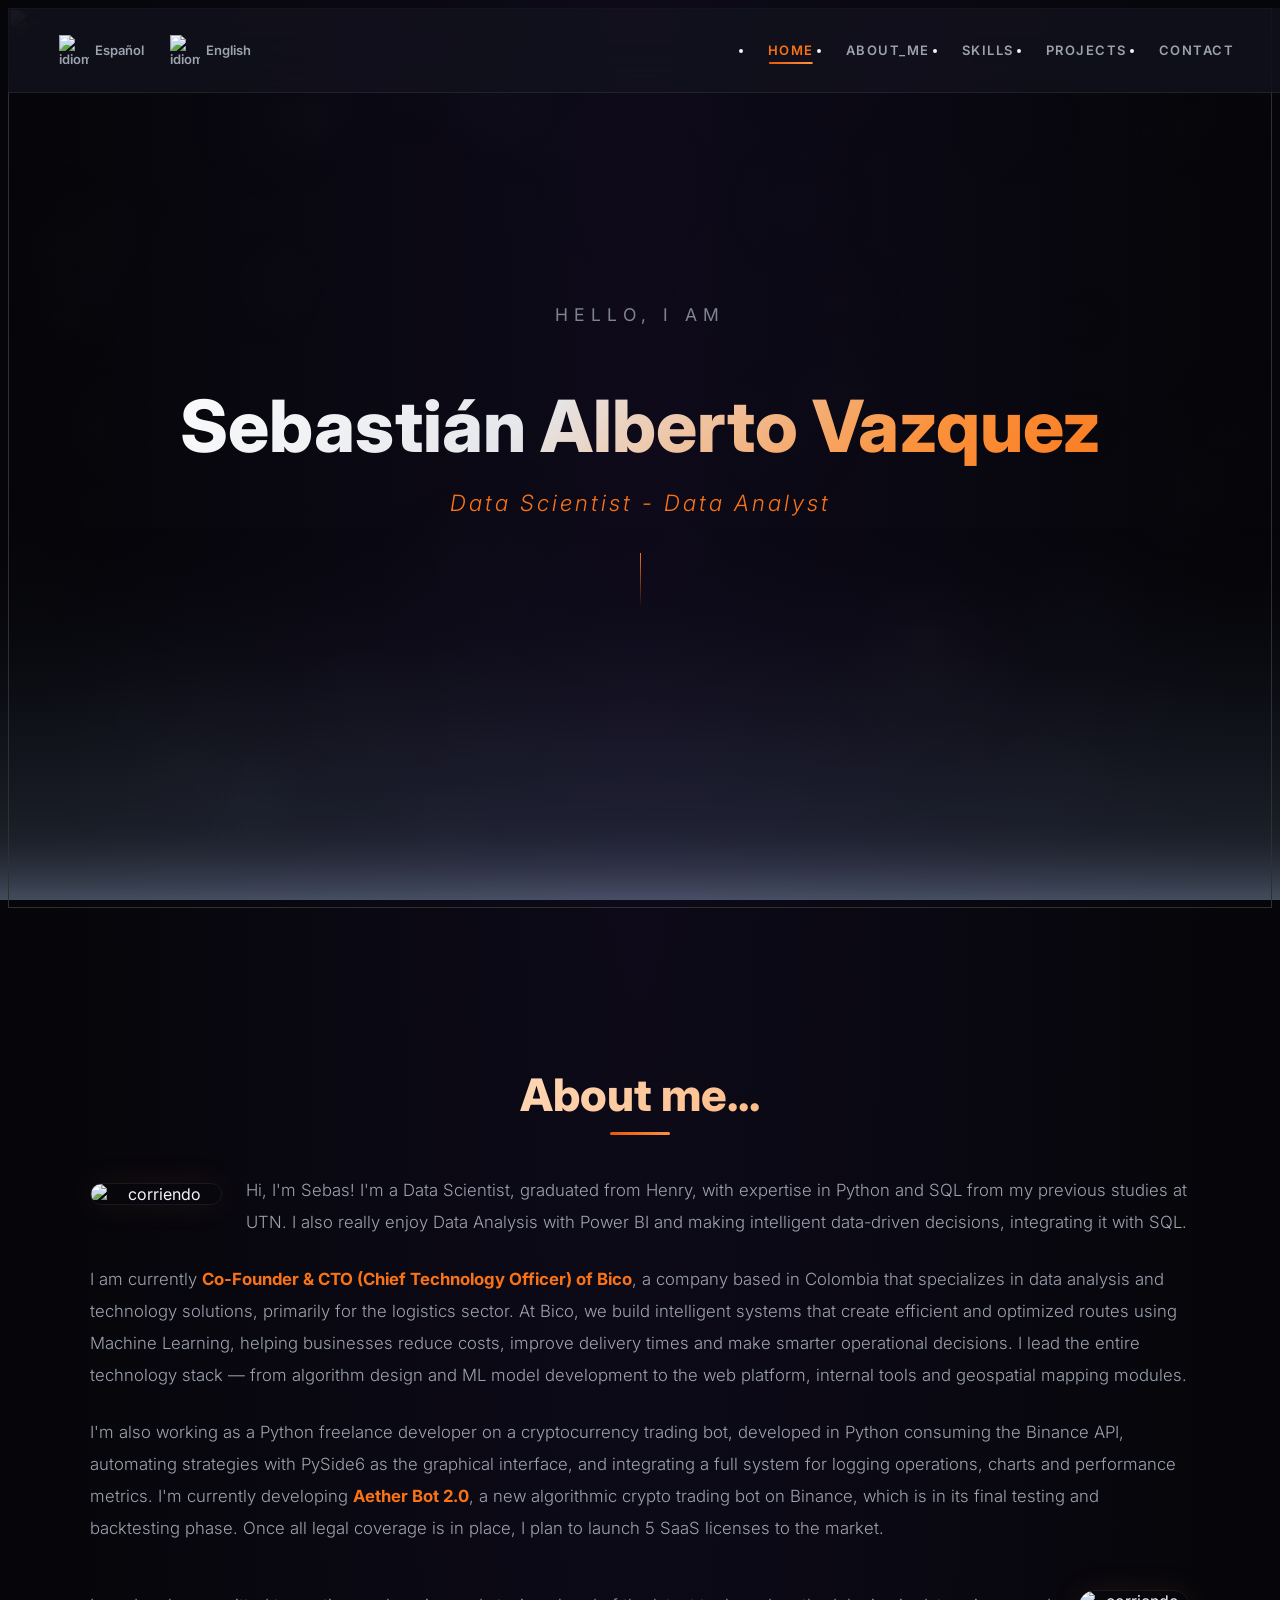
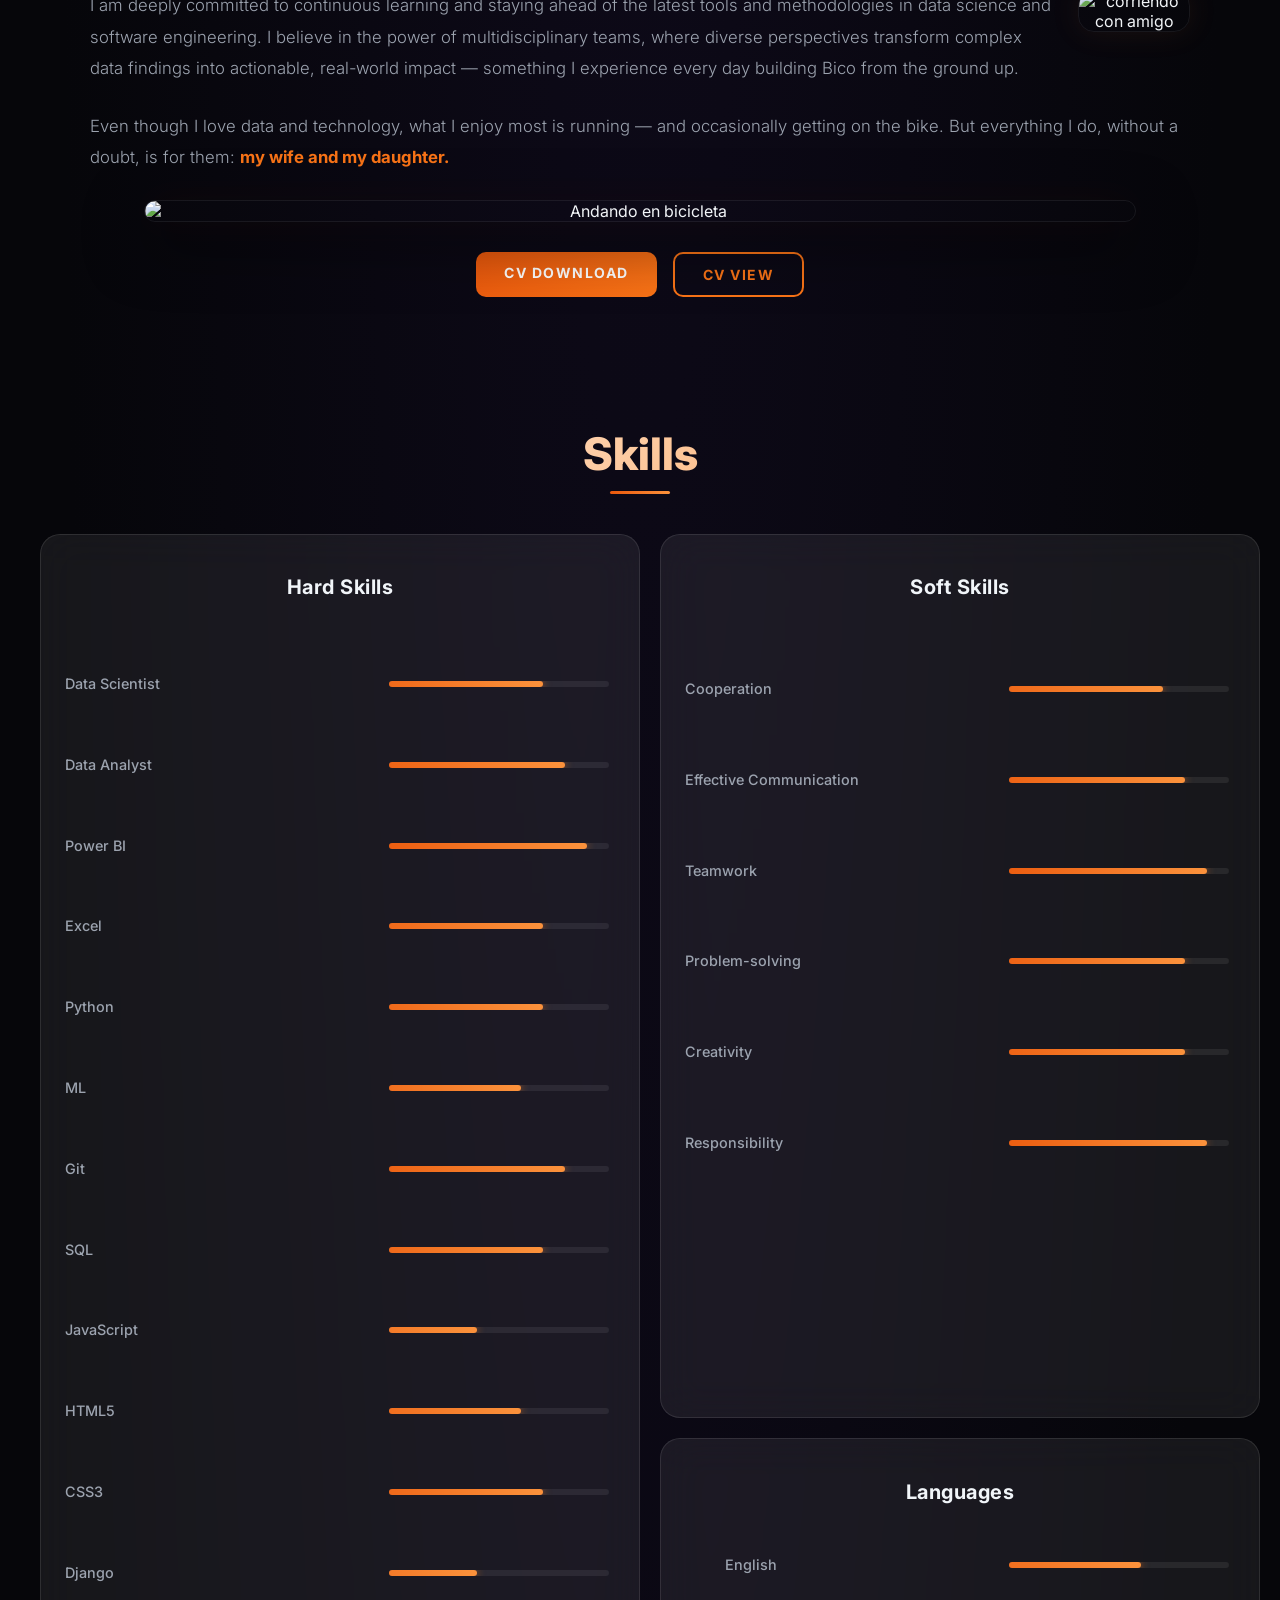
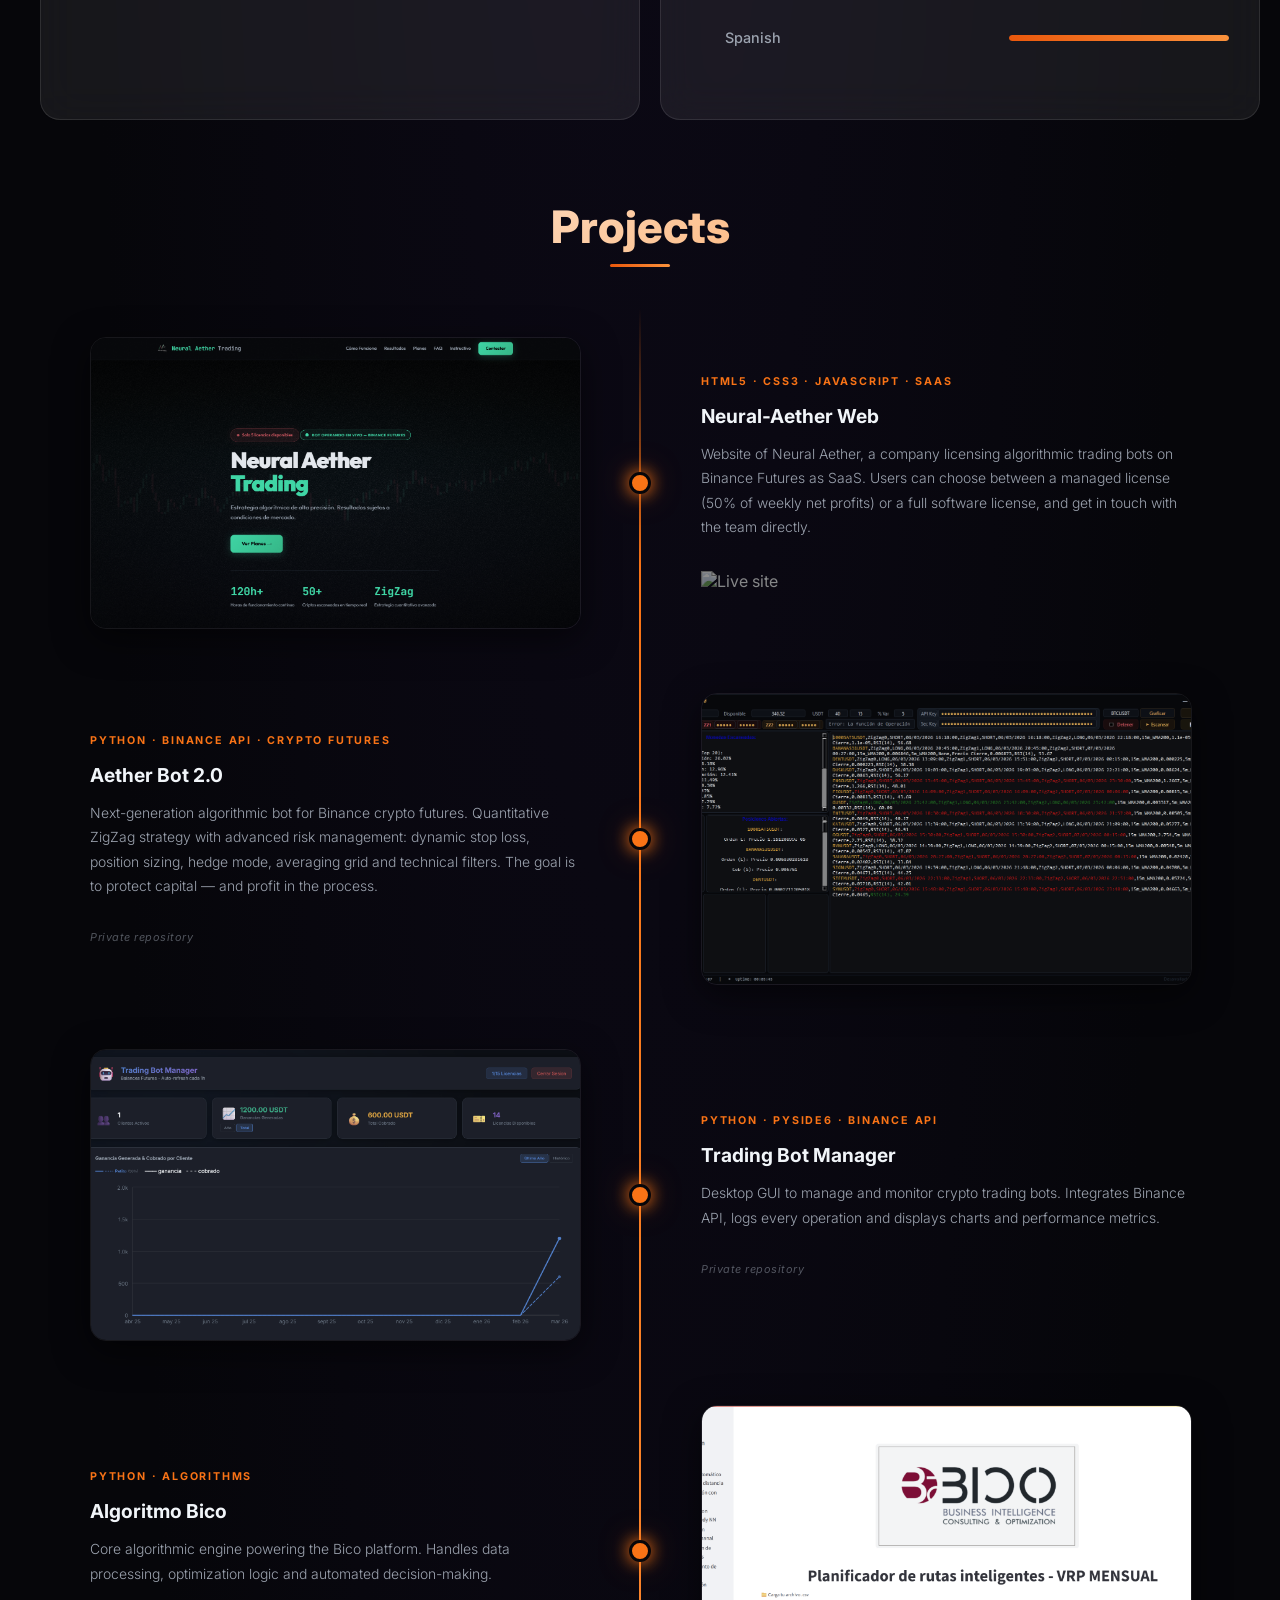
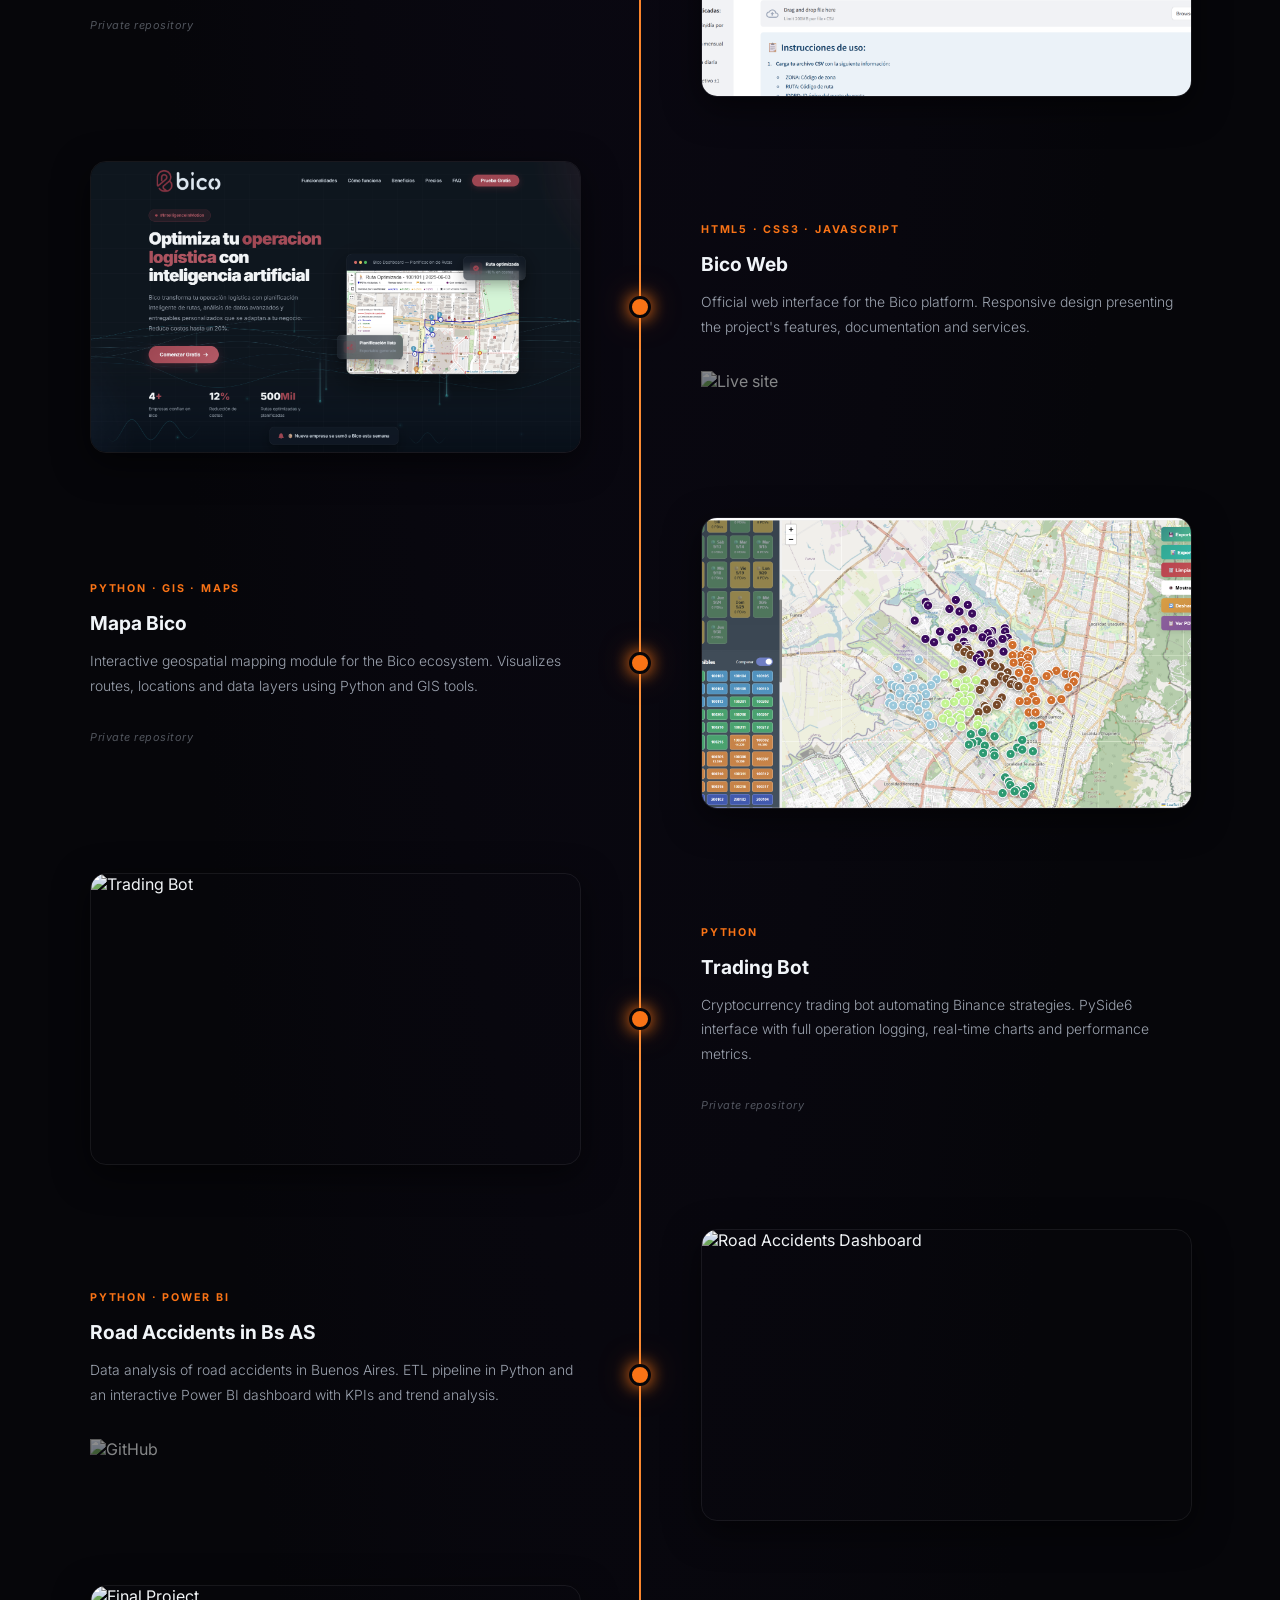
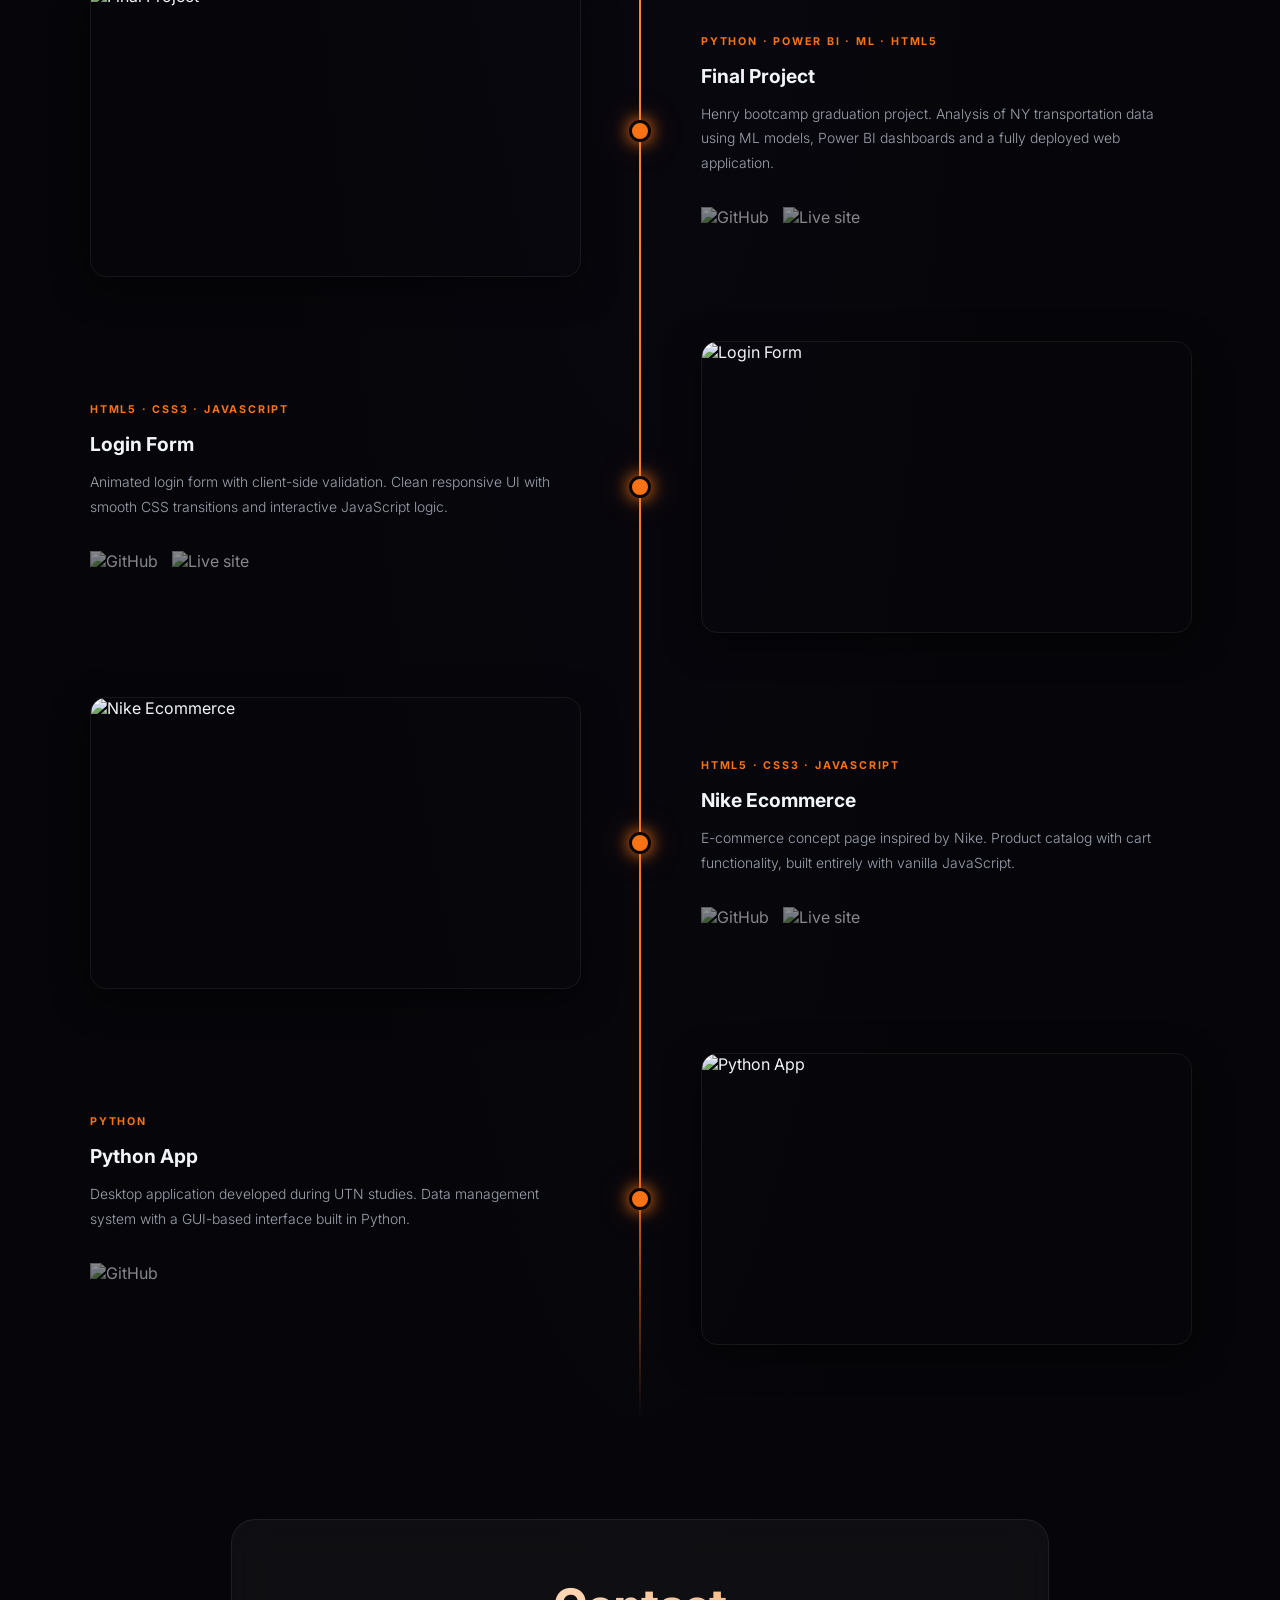
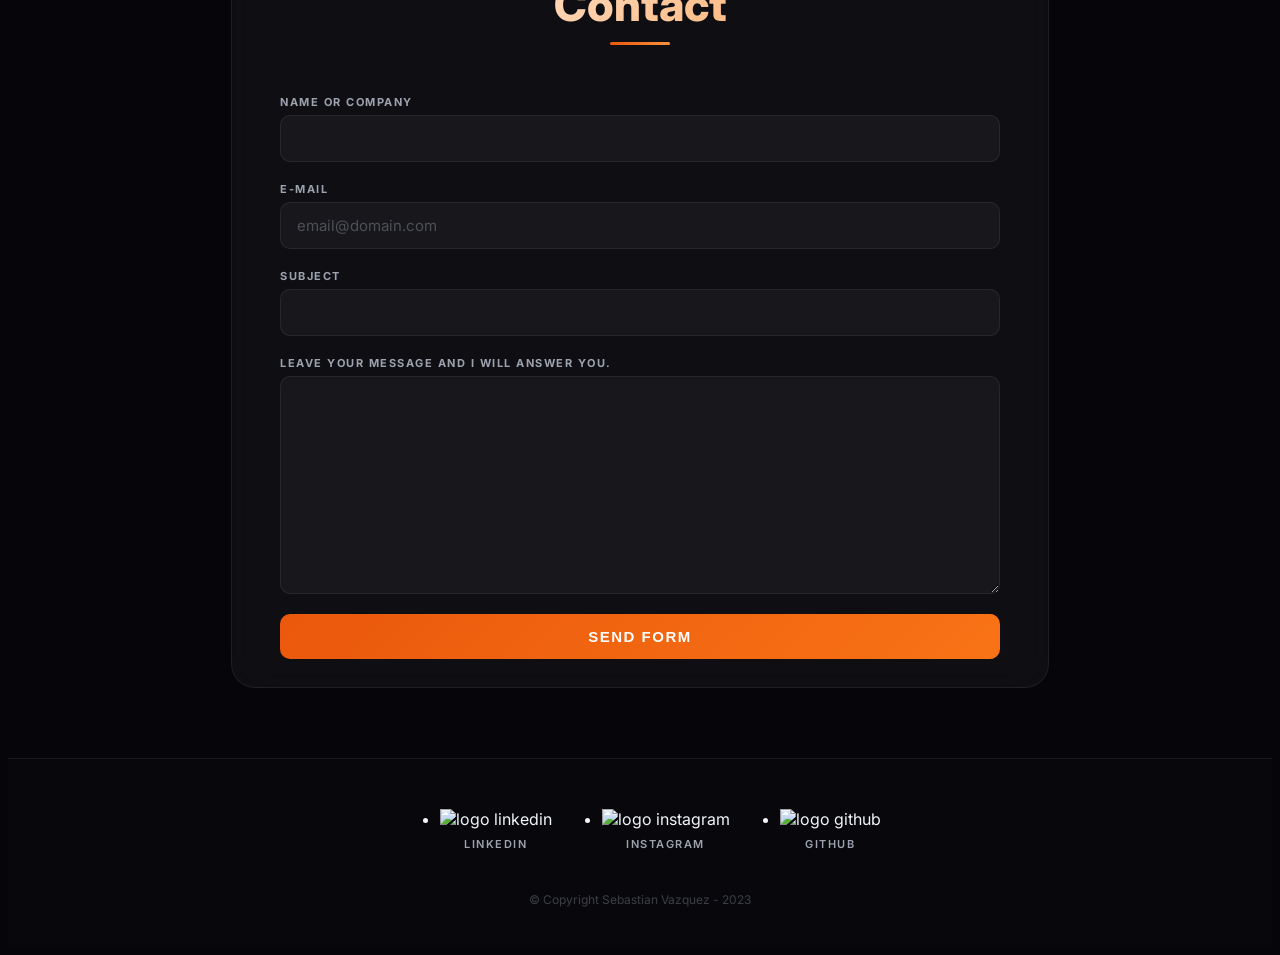
==== commit 07dedb0e: "MEJORAS" ====
--- a/Español/index.html
+++ b/Español/index.html
@@ -253,9 +253,9 @@
                     <div class="tl-connector"><div class="tl-dot"></div></div>
                     <div class="tl-side tl-side--text">
                         <div class="tl-card">
-                            <span class="tl-tag">Python · ML · HTML5 · CSS3</span>
+                            <span class="tl-tag">HTML5 · CSS3 · JavaScript · SaaS</span>
                             <h2 class="tl-title">Neural-Aether Web</h2>
-                            <p class="tl-desc">Web front-end for the Neural-Aether AI platform. Connects machine learning models to an interactive interface built with Python and HTML5.</p>
+                            <p class="tl-desc">Website of Neural Aether, a company licensing algorithmic trading bots on Binance Futures as SaaS. Users can choose between a managed license (50% of weekly net profits) or a full software license, and get in touch with the team directly.</p>
                             <div class="tl-links">
                                 <a href="https://neural-aether.netlify.app/" target="_blank"><img class="tl-icon" height="36" width="44" src="../imagenes/icono-web.png" alt="Live site"></a>
                             </div>
@@ -267,9 +267,9 @@
                 <div class="tl-item tl-right">
                     <div class="tl-side tl-side--text">
                         <div class="tl-card">
-                            <span class="tl-tag">Python · Automation</span>
+                            <span class="tl-tag">Python · Binance API · Crypto Futures</span>
                             <h2 class="tl-title">Aether Bot 2.0</h2>
-                            <p class="tl-desc">Second generation of the Aether automation bot. Enhanced capabilities, improved performance and expanded integrations over the original.</p>
+                            <p class="tl-desc">Next-generation algorithmic bot for Binance crypto futures. Quantitative ZigZag strategy with advanced risk management: dynamic stop loss, position sizing, hedge mode, averaging grid and technical filters. The goal is to protect capital — and profit in the process.</p>
                             <div class="tl-links"><span class="tl-private">Private repository</span></div>
                         </div>
                     </div>
